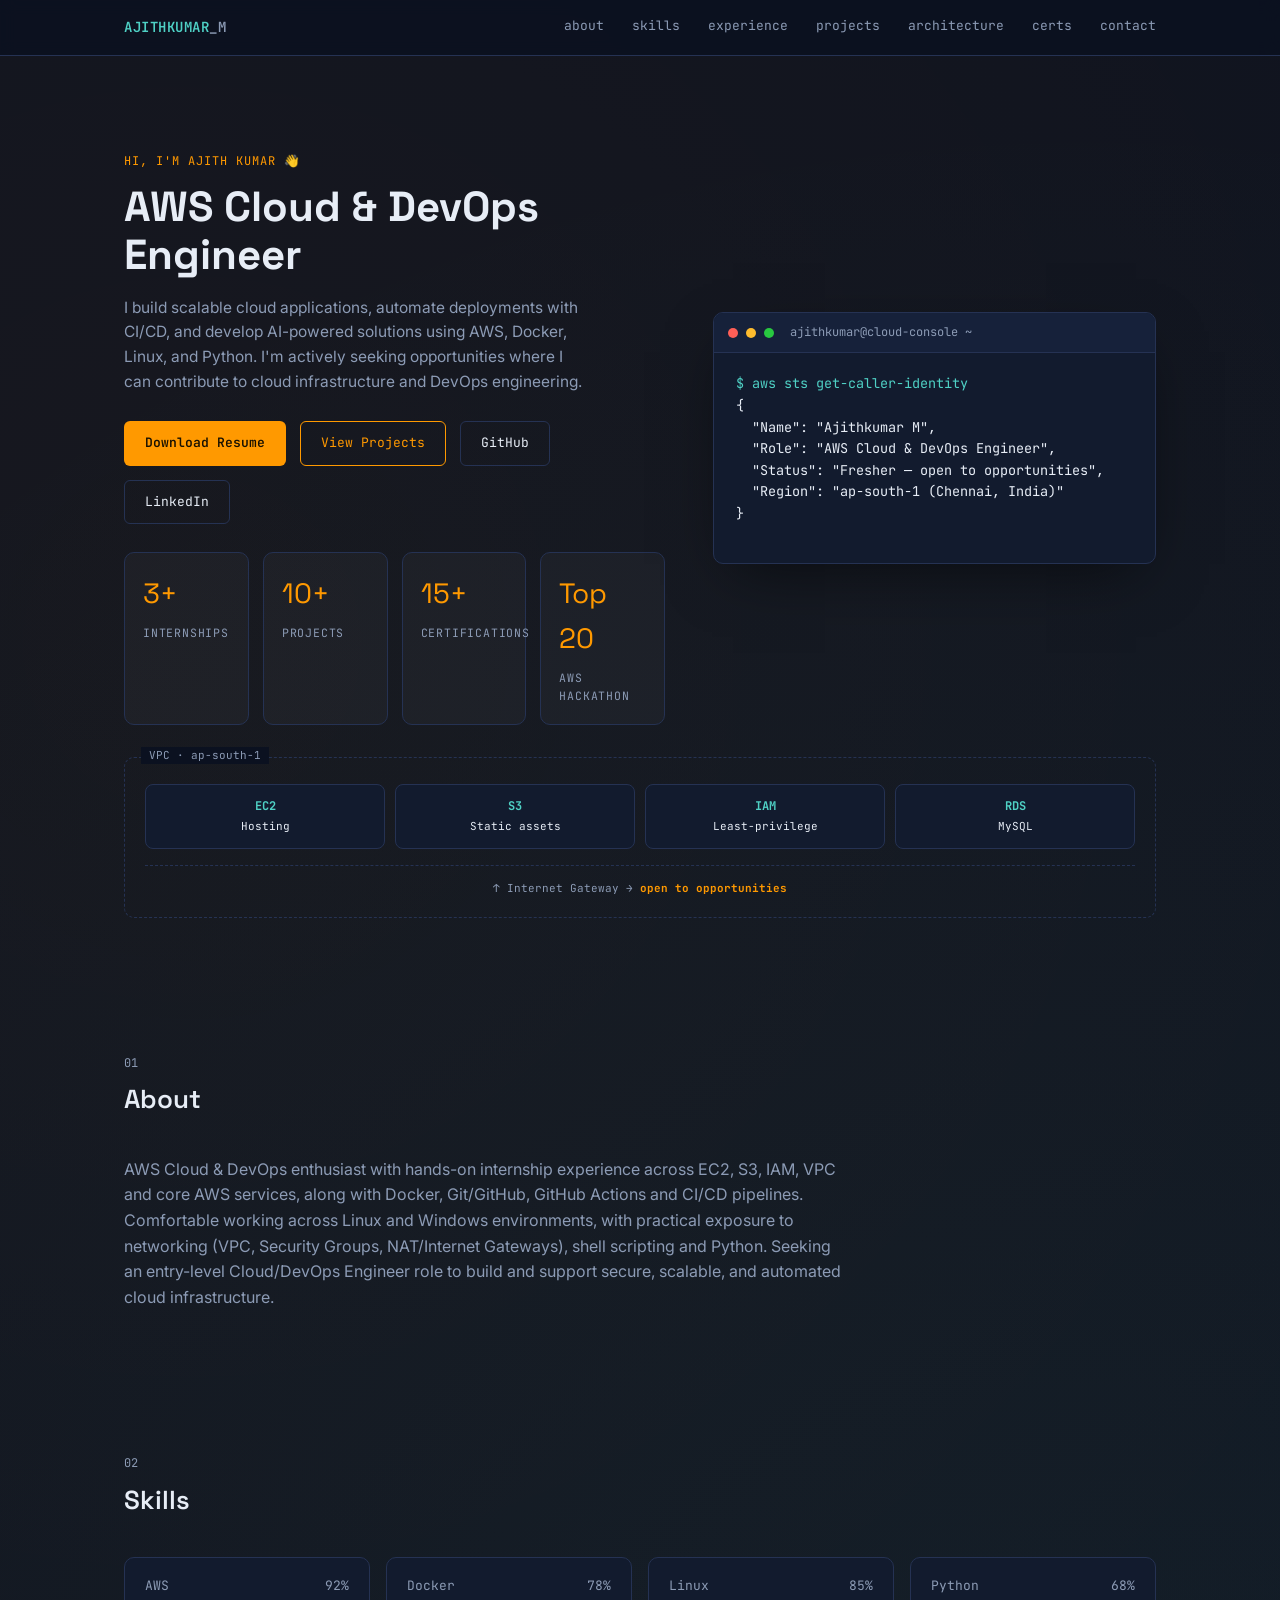
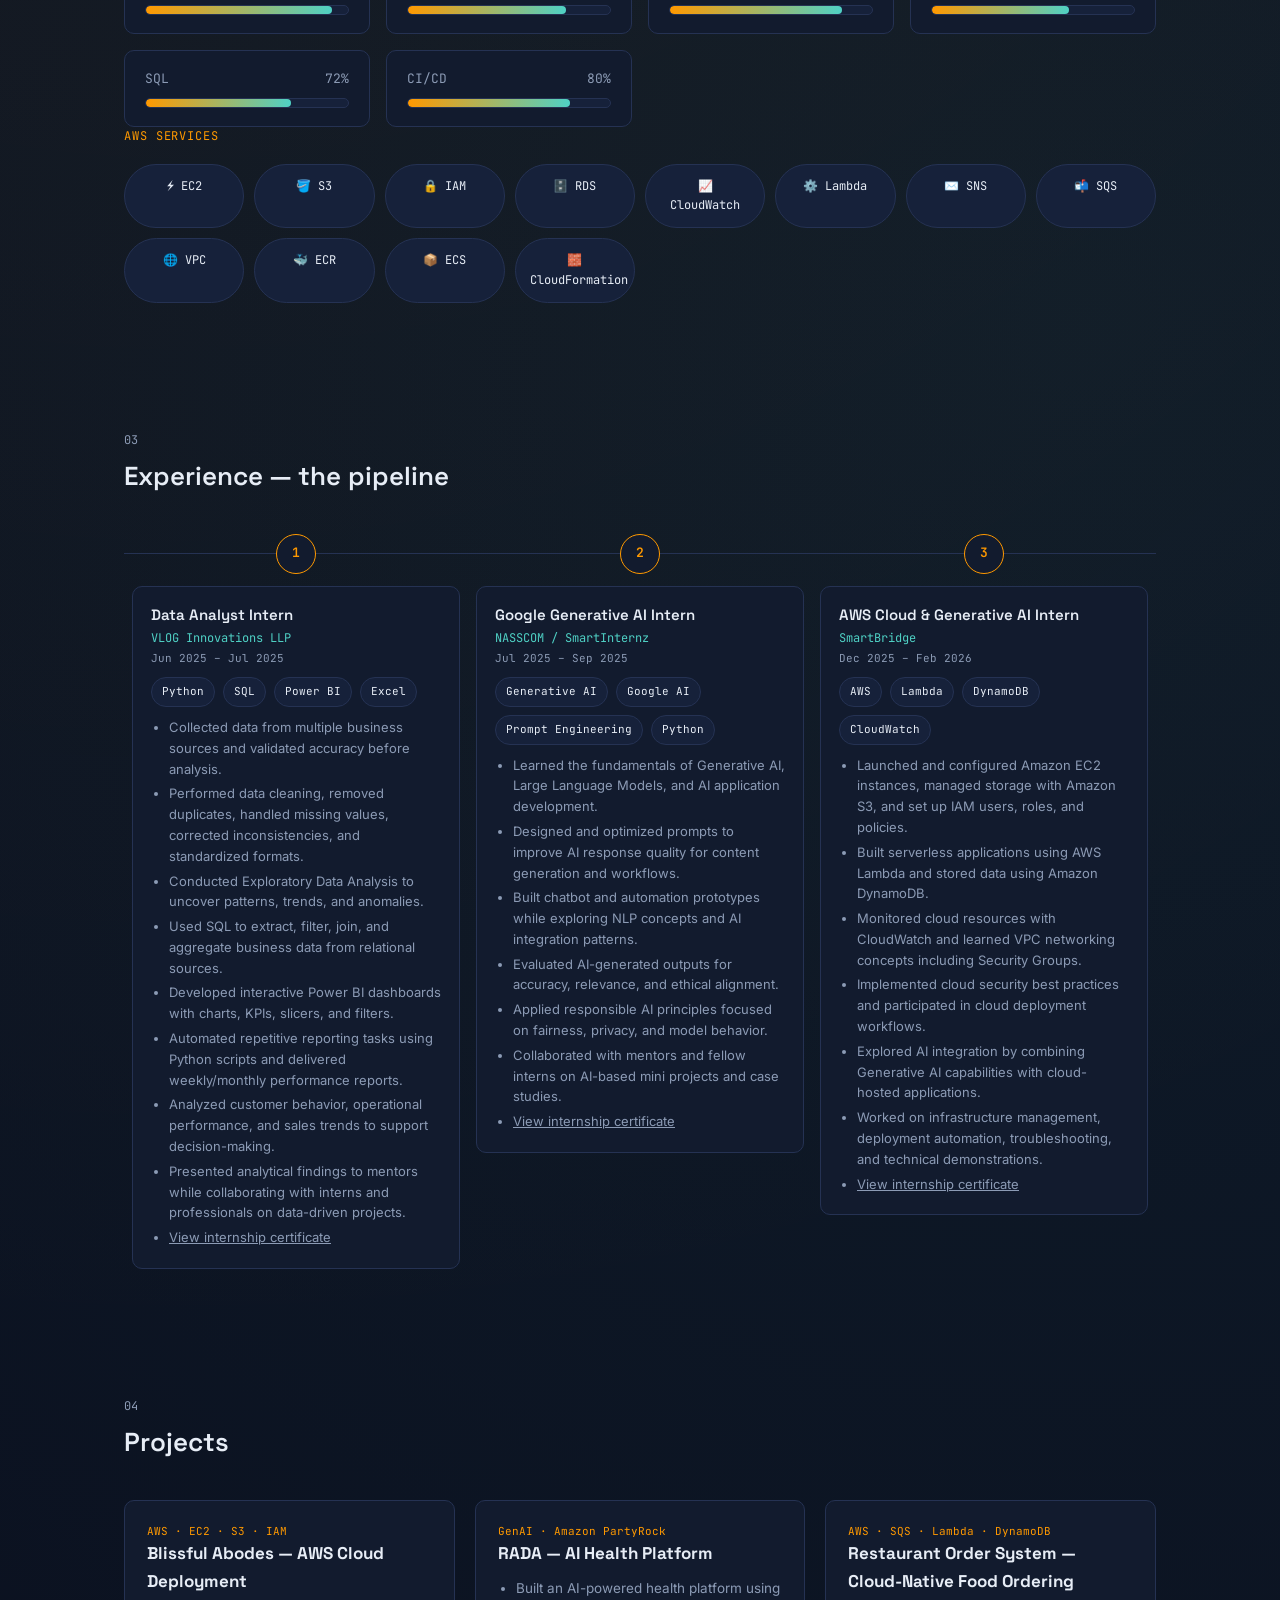
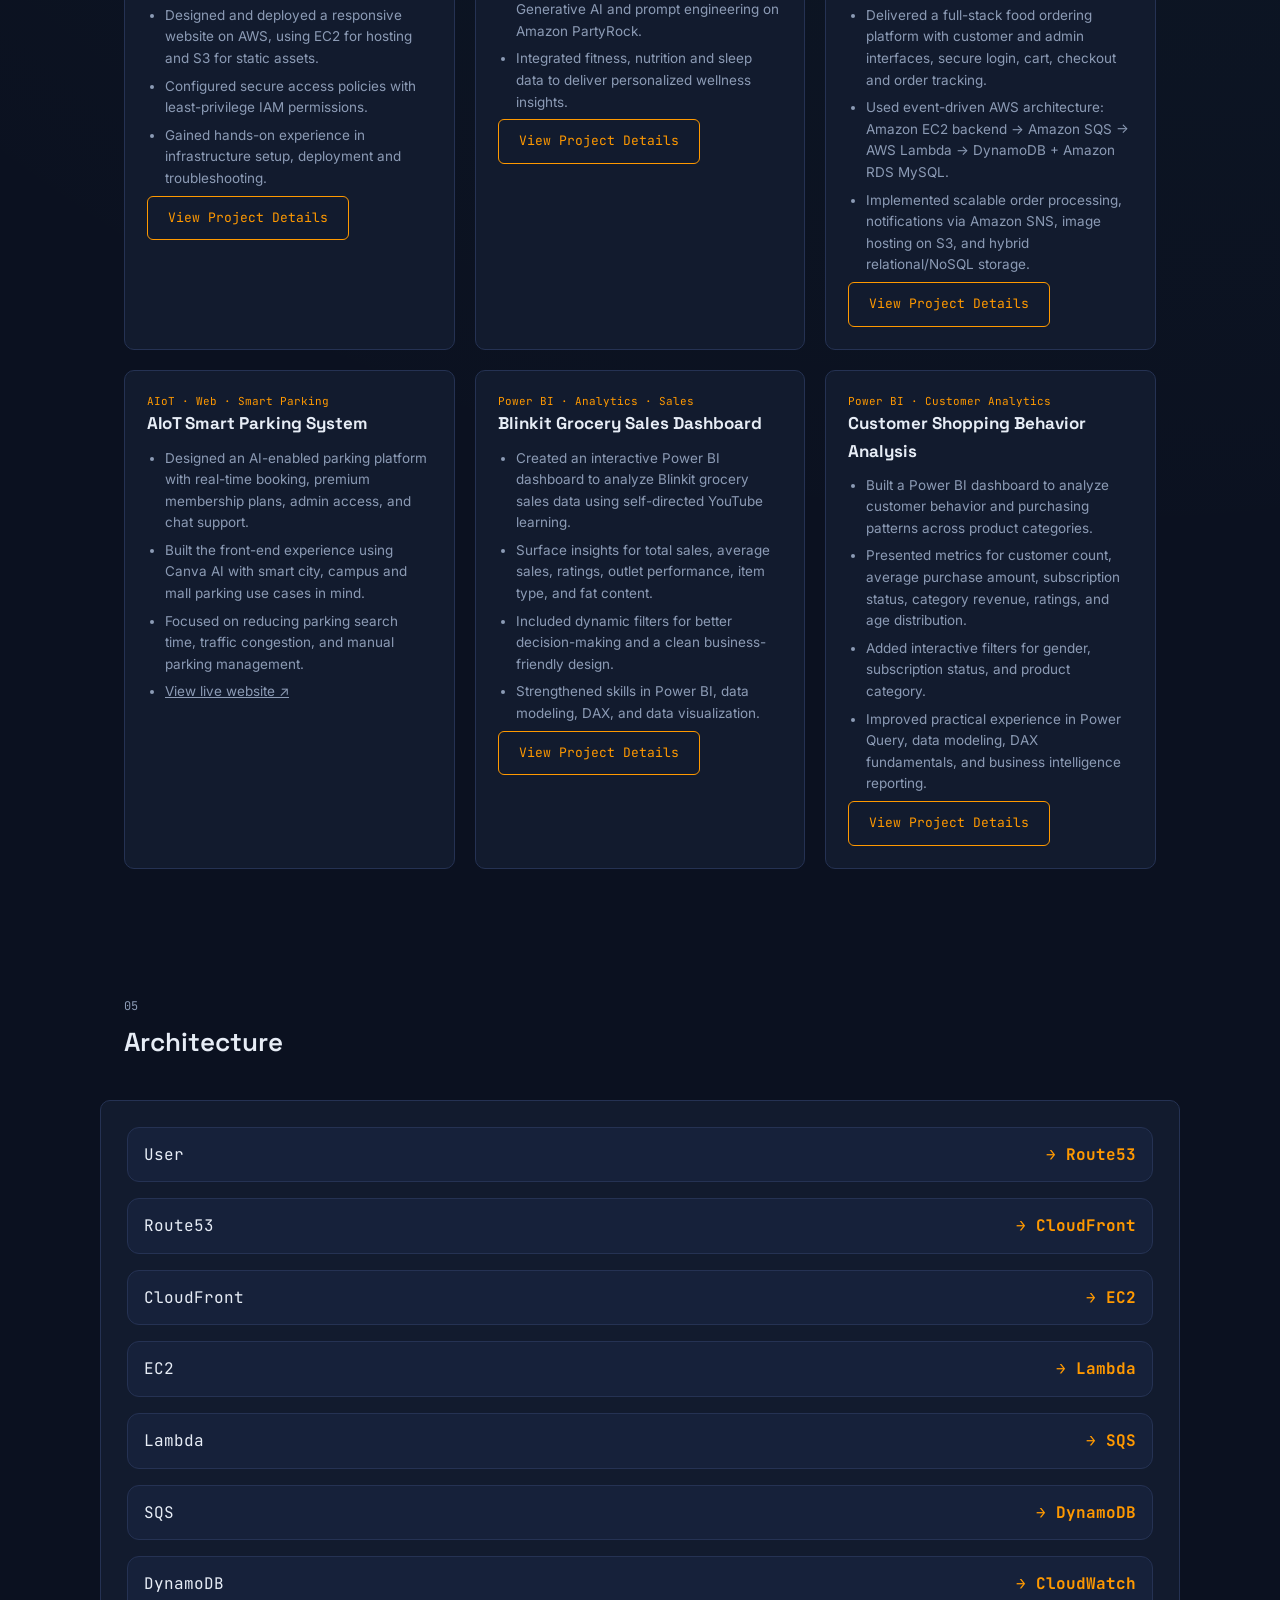
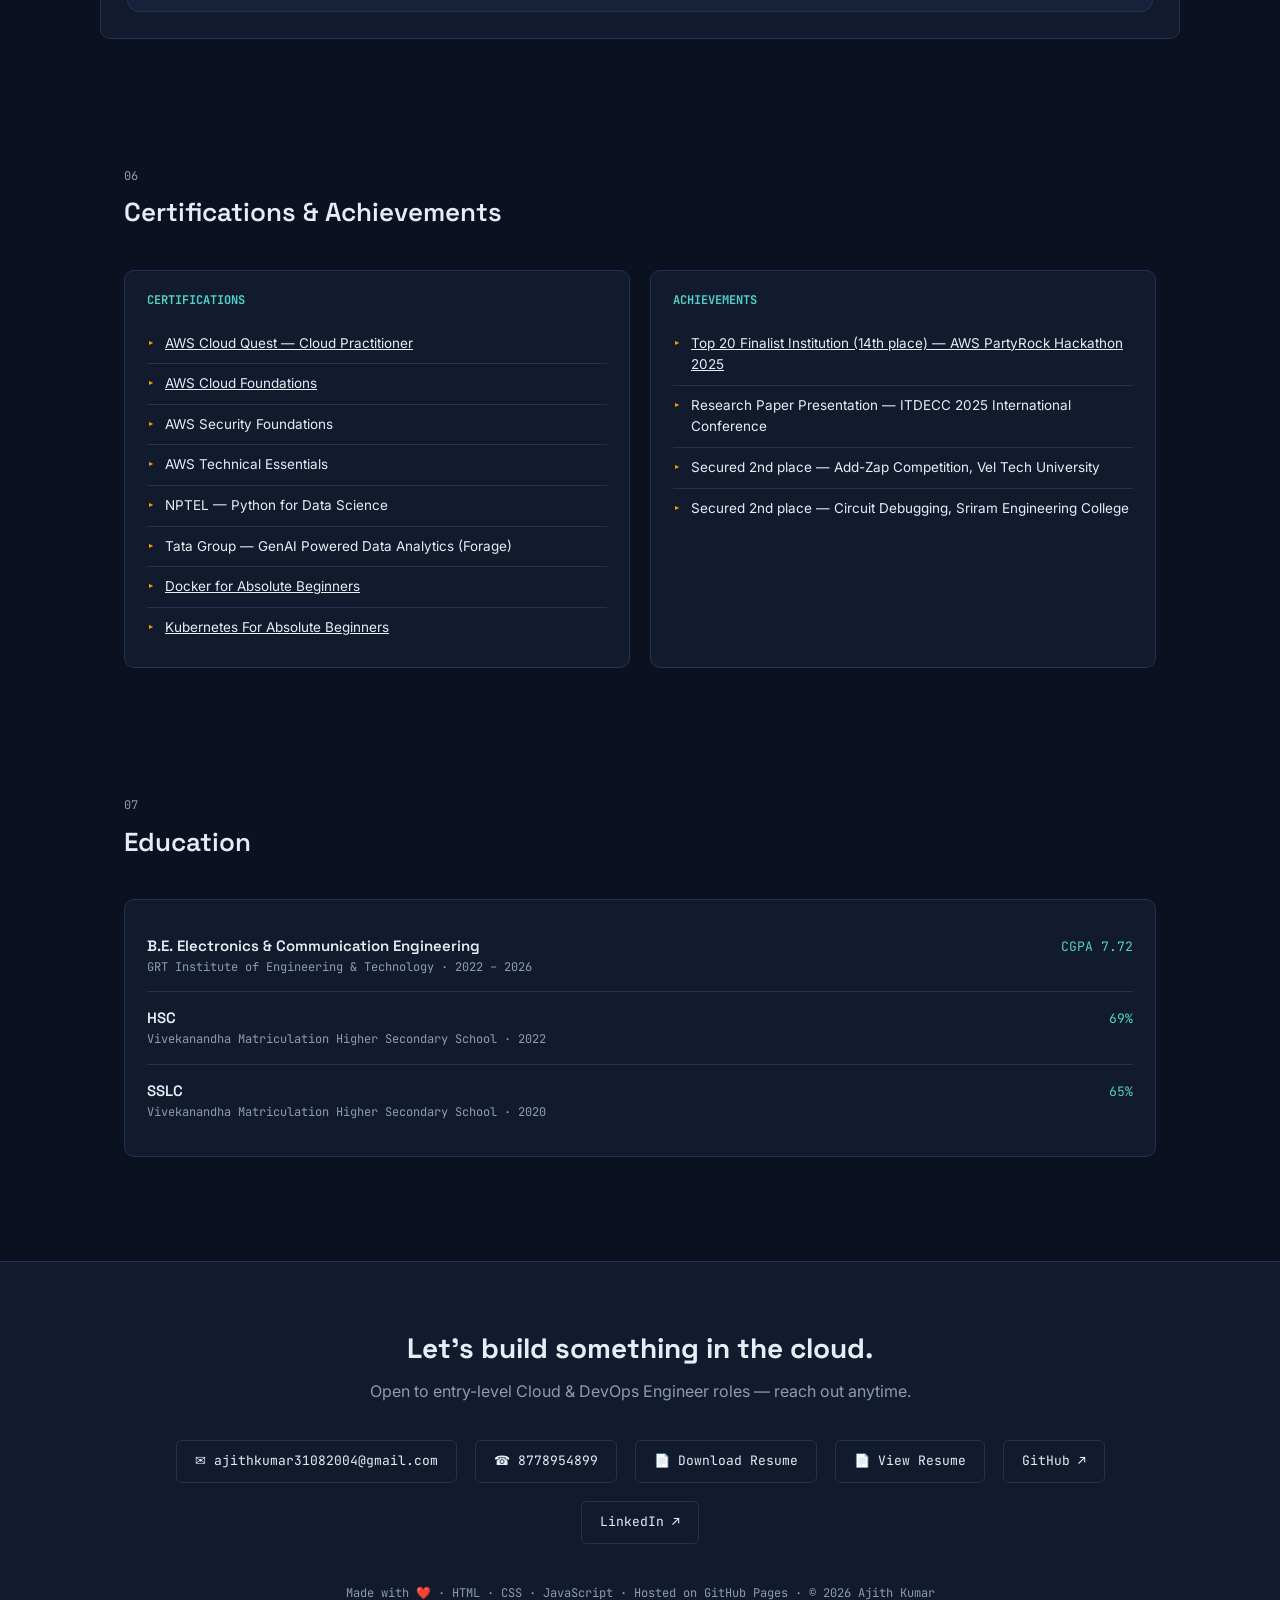
==== index.html @ 8c779886 "Refactor code structure for improved readability and maintainability" ====
<!DOCTYPE html>
<html lang="en">
<head>
<meta charset="UTF-8">
<meta name="viewport" content="width=device-width, initial-scale=1.0">
<title>Ajithkumar M — AWS Cloud & DevOps Engineer</title>
<link rel="preconnect" href="https://fonts.googleapis.com">
<link rel="preconnect" href="https://fonts.gstatic.com" crossorigin>
<link href="https://fonts.googleapis.com/css2?family=Space+Grotesk:wght@500;600;700&family=Inter:wght@400;500;600&family=JetBrains+Mono:wght@400;500;600&display=swap" rel="stylesheet">
<style>
  :root{
    --bg: #0B1120;
    --surface: #121B2E;
    --surface-2: #16213A;
    --line: #253253;
    --orange: #FF9900;
    --teal: #4FD1C5;
    --text: #E7EDF6;
    --muted: #8C9BB5;
    --radius: 10px;
    --display: 'Space Grotesk', sans-serif;
    --body: 'Inter', sans-serif;
    --mono: 'JetBrains Mono', monospace;
  }
  *{box-sizing:border-box;}
  html{scroll-behavior:smooth;}
  body{
    margin:0;
    background:var(--bg);
    color:var(--text);
    font-family:var(--body);
    line-height:1.6;
    background-image:
      radial-gradient(circle at 15% 10%, rgba(255,153,0,0.05), transparent 40%),
      radial-gradient(circle at 85% 30%, rgba(79,209,197,0.06), transparent 40%);
  }
  a{color:inherit;}
  ::selection{background:var(--orange); color:#0B1120;}
  :focus-visible{outline:2px solid var(--teal); outline-offset:3px;}

  .wrap{max-width:1080px; margin:0 auto; padding:0 24px;}

  /* NAV */
  header.nav{
    position:sticky; top:0; z-index:50;
    background:rgba(11,17,32,0.85);
    backdrop-filter:blur(8px);
    border-bottom:1px solid var(--line);
  }
  .nav-inner{display:flex; align-items:center; justify-content:space-between; padding:16px 24px; max-width:1080px; margin:0 auto;}
  .logo{font-family:var(--mono); font-weight:600; font-size:14px; letter-spacing:0.5px; color:var(--teal);}
  .logo span{color:var(--muted);}
  nav.links{display:flex; gap:28px; font-family:var(--mono); font-size:13px;}
  nav.links a{
    color:var(--muted); text-decoration:none; position:relative; padding-bottom:2px;
    transition:color .2s ease;
  }
  nav.links a:hover{color:var(--text);}
  nav.links a::after{
    content:''; position:absolute; left:0; bottom:-4px; height:1px; width:0%;
    background:var(--orange); transition:width .25s ease;
  }
  nav.links a:hover::after{width:100%;}
  @media (max-width:640px){ nav.links{display:none;} }

  /* HERO */
  .hero{padding:96px 0 72px;}
  .hero-grid{display:grid; grid-template-columns:1.1fr 0.9fr; gap:48px; align-items:center;}
  @media (max-width:860px){ .hero-grid{grid-template-columns:1fr;} }

  .terminal{
    background:var(--surface); border:1px solid var(--line); border-radius:var(--radius);
    box-shadow:0 20px 60px -20px rgba(0,0,0,0.6);
    overflow:hidden;
  }
  .terminal-bar{
    display:flex; align-items:center; gap:8px; padding:10px 14px;
    background:var(--surface-2); border-bottom:1px solid var(--line);
  }
  .dot{width:10px; height:10px; border-radius:50%;}
  .dot.r{background:#FF5F57;} .dot.y{background:#FEBC2E;} .dot.g{background:#28C840;}
  .terminal-title{margin-left:8px; font-family:var(--mono); font-size:12px; color:var(--muted);}
  .terminal-body{padding:20px 22px; font-family:var(--mono); font-size:13.5px; min-height:210px;}
  .terminal-body .cmd{color:var(--teal);}
  .terminal-body .out{color:var(--text); white-space:pre-wrap;}
  .cursor{display:inline-block; width:7px; height:15px; background:var(--orange); vertical-align:middle; animation:blink 1s step-end infinite;}
  @keyframes blink{50%{opacity:0;}}

  .hero-copy .eyebrow{
    font-family:var(--mono); font-size:12px; color:var(--orange); letter-spacing:1px; text-transform:uppercase;
  }
  .hero-copy h1{
    font-family:var(--display); font-size:clamp(30px,4vw,42px); line-height:1.15; margin:12px 0 16px; font-weight:700;
  }
  .hero-copy p{color:var(--muted); font-size:15.5px; max-width:46ch;}
  .cta-row{display:flex; gap:14px; margin-top:26px; flex-wrap:wrap;}
  .btn{
    font-family:var(--mono); font-size:13px; padding:11px 20px; border-radius:6px;
    text-decoration:none; display:inline-flex; align-items:center; gap:8px; transition:all .2s ease;
    border:1px solid transparent;
  }
  .btn.primary{background:var(--orange); color:#1a1200; font-weight:600;}
  .btn.primary:hover{background:#ffad33;}
  .btn.secondary{background:transparent; border-color:var(--orange); color:var(--orange);}
  .btn.secondary:hover{background:rgba(255,153,0,0.08);}
  .btn.ghost{border-color:var(--line); color:var(--text);}
  .btn.ghost:hover{border-color:var(--teal); color:var(--teal);}

  .hero-stats{display:grid; grid-template-columns:repeat(4,minmax(120px,1fr)); gap:14px; margin-top:28px;}
  .stat-card{background:rgba(255,255,255,0.03); border:1px solid var(--line); border-radius:var(--radius); padding:18px;}
  .stat-value{font-family:var(--display); font-size:28px; margin-bottom:8px; color:var(--orange);}
  .stat-label{color:var(--muted); font-family:var(--mono); font-size:11.5px; text-transform:uppercase; letter-spacing:0.8px;}

  .skills-grid{display:grid; grid-template-columns:repeat(auto-fit,minmax(220px,1fr)); gap:16px;}
  .skill-item{display:flex; justify-content:space-between; align-items:center; font-family:var(--mono); color:var(--muted); font-size:13px; margin-bottom:8px;}
  .progress{background:var(--surface-2); border:1px solid var(--line); border-radius:999px; height:10px; overflow:hidden;}
  .progress-bar{height:100%; border-radius:999px; background:linear-gradient(90deg,var(--orange),var(--teal));}
  .service-grid{display:grid; grid-template-columns:repeat(auto-fit,minmax(110px,1fr)); gap:10px; margin-top:18px;}
  .service-chip{padding:12px 14px; background:var(--surface-2); border:1px solid var(--line); border-radius:999px; color:var(--text); font-family:var(--mono); font-size:12px; text-align:center;}
  .service-title{font-family:var(--mono); font-size:12px; color:var(--orange); text-transform:uppercase; letter-spacing:0.9px; margin-bottom:12px;}

  .architecture{background:var(--surface); border:1px solid var(--line); border-radius:var(--radius); padding:26px; display:grid; gap:16px;}
  .arch-step{display:flex; align-items:center; justify-content:space-between; gap:16px; padding:14px 16px; border:1px solid var(--line); border-radius:12px; background:var(--surface-2); font-family:var(--mono); color:var(--text);}
  .arch-step span:last-child{color:var(--orange); font-weight:700;}

  /* VPC diagram */
  .vpc{border:1px dashed var(--line); border-radius:var(--radius); padding:20px; position:relative;}
  .vpc-label{position:absolute; top:-11px; left:16px; background:var(--bg); padding:0 8px; font-family:var(--mono); font-size:11px; color:var(--muted);}
  .vpc-row{display:flex; justify-content:space-between; gap:10px; margin-top:6px;}
  .node{
    flex:1; background:var(--surface); border:1px solid var(--line); border-radius:8px;
    padding:12px 8px; text-align:center; font-family:var(--mono); font-size:11px; color:var(--text);
  }
  .node b{display:block; font-size:12px; color:var(--teal); margin-bottom:2px;}
  .igw{
    margin-top:16px; text-align:center; font-family:var(--mono); font-size:11px; color:var(--muted);
    border-top:1px dashed var(--line); padding-top:14px;
  }
  .igw b{color:var(--orange);}

  /* SECTION generic */
  section{padding:64px 0;}
  .section-head{margin-bottom:36px;}
  .section-head .num{font-family:var(--mono); font-size:12px; color:var(--muted);}
  .section-head h2{font-family:var(--display); font-size:26px; margin:6px 0 0; font-weight:600;}
  .reveal{opacity:0; transform:translateY(16px); transition:opacity .6s ease, transform .6s ease;}
  .reveal.in{opacity:1; transform:translateY(0);}

  #about p{color:var(--muted); font-size:16px; max-width:72ch;}

  /* SKILLS */
  .skills-grid{display:grid; grid-template-columns:repeat(auto-fit,minmax(230px,1fr)); gap:16px;}
  .skill-card{
    background:var(--surface); border:1px solid var(--line); border-radius:var(--radius); padding:18px 20px;
  }
  .skill-card h3{
    font-family:var(--mono); font-size:12px; color:var(--orange); text-transform:uppercase; letter-spacing:0.5px; margin:0 0 12px;
  }
  .chip-row{display:flex; flex-wrap:wrap; gap:8px;}
  .chip{
    font-family:var(--mono); font-size:11.5px; background:var(--surface-2); border:1px solid var(--line);
    color:var(--text); padding:5px 10px; border-radius:20px;
  }

  /* PIPELINE / EXPERIENCE */
  .pipeline{position:relative; display:flex; flex-direction:column; gap:28px;}
  .pipeline::before{
    content:''; position:absolute; left:19px; top:8px; bottom:8px; width:1px; background:var(--line);
  }
  @media (min-width:860px){
    .pipeline{flex-direction:row; gap:0;}
    .pipeline::before{left:0; right:0; top:19px; bottom:auto; height:1px; width:auto;}
  }
  .stage{position:relative; padding-left:52px; flex:1;}
  @media (min-width:860px){ .stage{padding-left:0; padding-top:52px;} }
  .stage-marker{
    position:absolute; left:0; top:0; width:40px; height:40px; border-radius:50%;
    background:var(--surface); border:1px solid var(--orange); color:var(--orange);
    display:flex; align-items:center; justify-content:center; font-family:var(--mono); font-size:13px; font-weight:600;
    z-index:1;
  }
  @media (min-width:860px){ .stage-marker{left:50%; transform:translateX(-50%);} }
  .stage-card{
    background:var(--surface); border:1px solid var(--line); border-radius:var(--radius); padding:16px 18px;
    margin-right:10px;
  }
  @media (min-width:860px){ .stage-card{margin:0 8px;} }
  .stage-card .role{font-family:var(--display); font-weight:600; font-size:15px;}
  .stage-card .org{color:var(--teal); font-family:var(--mono); font-size:12px; margin-top:2px;}
  .stage-card .dates{color:var(--muted); font-family:var(--mono); font-size:11px; margin-top:2px;}
  .stage-card .tech-row{display:flex; flex-wrap:wrap; gap:8px; margin:10px 0;}
  .stage-card .tech-chip{font-family:var(--mono); font-size:11px; padding:5px 10px; border-radius:999px; background:var(--surface-2); border:1px solid var(--line); color:var(--text);}
  .stage-card ul{margin:10px 0 0; padding-left:18px; color:var(--muted); font-size:13px;}
  .stage-card li{margin-bottom:4px;}

  /* PROJECTS */
  .projects-grid{display:grid; grid-template-columns:repeat(auto-fit,minmax(280px,1fr)); gap:20px;}
  .project-card{
    background:var(--surface); border:1px solid var(--line); border-radius:var(--radius); padding:22px;
    transition:border-color .2s ease, transform .2s ease;
  }
  .project-card:hover{border-color:var(--orange); transform:translateY(-3px);}
  .project-card h3{font-family:var(--display); font-size:17px; margin:0 0 4px;}
  .project-card .tag{font-family:var(--mono); font-size:11px; color:var(--orange);}
  .project-card p, .project-card ul{color:var(--muted); font-size:13.5px;}
  .project-card ul{padding-left:18px; margin:10px 0 0;}
  .project-card li{margin-bottom:6px;}

  /* CERTS + ACHIEVEMENTS */
  .two-col{display:grid; grid-template-columns:1fr 1fr; gap:20px;}
  @media (max-width:760px){ .two-col{grid-template-columns:1fr;} }
  .list-card{background:var(--surface); border:1px solid var(--line); border-radius:var(--radius); padding:20px 22px;}
  .list-card h3{font-family:var(--mono); font-size:12px; color:var(--teal); text-transform:uppercase; margin:0 0 14px;}
  .list-card ul{list-style:none; margin:0; padding:0;}
  .list-card li{
    padding:9px 0; border-bottom:1px solid var(--line); font-size:13.5px; color:var(--text);
    display:flex; gap:10px;
  }
  .list-card li:last-child{border-bottom:none;}
  .list-card li::before{content:'▸'; color:var(--orange); font-family:var(--mono);}

  /* EDUCATION */
  .edu-row{display:flex; justify-content:space-between; align-items:baseline; padding:14px 0; border-bottom:1px solid var(--line); gap:16px; flex-wrap:wrap;}
  .edu-row:last-child{border-bottom:none;}
  .edu-row .school{font-family:var(--display); font-weight:600; font-size:15px;}
  .edu-row .meta{color:var(--muted); font-family:var(--mono); font-size:12px;}
  .edu-row .score{font-family:var(--mono); color:var(--teal); font-size:13px;}

  /* CONTACT/FOOTER */
  footer{
    background:var(--surface); border-top:1px solid var(--line); padding:64px 0 32px; margin-top:40px;
  }
  .contact-head{text-align:center; margin-bottom:36px;}
  .contact-head h2{font-family:var(--display); font-size:28px; margin:0;}
  .contact-head p{color:var(--muted); margin-top:8px;}
  .contact-grid{display:flex; justify-content:center; gap:18px; flex-wrap:wrap; font-family:var(--mono); font-size:13px;}
  .contact-grid a{
    border:1px solid var(--line); border-radius:6px; padding:10px 18px; text-decoration:none; color:var(--text);
    transition:border-color .2s ease, color .2s ease;
  }
  .contact-grid a:hover{border-color:var(--orange); color:var(--orange);}
  .foot-note{text-align:center; color:var(--muted); font-size:12px; margin-top:40px; font-family:var(--mono);}

  @media (prefers-reduced-motion: reduce){
    *{animation:none !important; transition:none !important;}
    html{scroll-behavior:auto;}
  }
</style>
</head>
<body>

<header class="nav">
  <div class="nav-inner">
    <div class="logo">AJITHKUMAR<span>_M</span></div>
    <nav class="links">
      <a href="#about">about</a>
      <a href="#skills">skills</a>
      <a href="#experience">experience</a>
      <a href="#projects">projects</a>
      <a href="#architecture">architecture</a>
      <a href="#certifications">certs</a>
      <a href="#contact">contact</a>
    </nav>
  </div>
</header>

<section class="hero">
  <div class="wrap hero-grid">
    <div class="hero-copy">
    <div class="eyebrow">Hi, I'm Ajith Kumar 👋</div>
      <h1>AWS Cloud & DevOps Engineer</h1>
      <p>I build scalable cloud applications, automate deployments with CI/CD, and develop AI-powered solutions using AWS, Docker, Linux, and Python. I'm actively seeking opportunities where I can contribute to cloud infrastructure and DevOps engineering.</p>
      <div class="cta-row">
        <a class="btn primary" href="Ajithkumar_M_Resume_CloudDevOps.docx" download>Download Resume</a>
        <a class="btn secondary" href="#projects">View Projects</a>
        <a class="btn ghost" href="https://github.com/ajithkumar31082004-bit" target="_blank" rel="noopener">GitHub</a>
        <a class="btn ghost" href="https://linkedin.com/in/ajithkumar-m-3baaab2b7" target="_blank" rel="noopener">LinkedIn</a>
      </div>
      <div class="hero-stats">
        <div class="stat-card"><div class="stat-value">3+</div><div class="stat-label">Internships</div></div>
        <div class="stat-card"><div class="stat-value">10+</div><div class="stat-label">Projects</div></div>
        <div class="stat-card"><div class="stat-value">15+</div><div class="stat-label">Certifications</div></div>
        <div class="stat-card"><div class="stat-value">Top 20</div><div class="stat-label">AWS Hackathon</div></div>
      </div>
    </div>

    <div class="terminal">
      <div class="terminal-bar">
        <span class="dot r"></span><span class="dot y"></span><span class="dot g"></span>
        <span class="terminal-title">ajithkumar@cloud-console ~ </span>
      </div>
      <div class="terminal-body" id="termBody"></div>
    </div>
  </div>

  <div class="wrap" style="margin-top:32px;">
    <div class="vpc">
      <span class="vpc-label">VPC · ap-south-1</span>
      <div class="vpc-row">
        <div class="node"><b>EC2</b>Hosting</div>
        <div class="node"><b>S3</b>Static assets</div>
        <div class="node"><b>IAM</b>Least-privilege</div>
        <div class="node"><b>RDS</b>MySQL</div>
      </div>
      <div class="igw">↑ Internet Gateway → <b>open to opportunities</b></div>
    </div>
  </div>
</section>

<section id="about">
  <div class="wrap section-head reveal">
    <div class="num">01</div>
    <h2>About</h2>
  </div>
  <div class="wrap reveal">
    <p>AWS Cloud &amp; DevOps enthusiast with hands-on internship experience across EC2, S3, IAM, VPC and core AWS services, along with Docker, Git/GitHub, GitHub Actions and CI/CD pipelines. Comfortable working across Linux and Windows environments, with practical exposure to networking (VPC, Security Groups, NAT/Internet Gateways), shell scripting and Python. Seeking an entry-level Cloud/DevOps Engineer role to build and support secure, scalable, and automated cloud infrastructure.</p>
  </div>
</section>

<section id="skills">
  <div class="wrap section-head reveal">
    <div class="num">02</div>
    <h2>Skills</h2>
  </div>
  <div class="wrap reveal">
    <div class="skills-grid">
      <div class="skill-card">
        <div class="skill-item"><span>AWS</span><span>92%</span></div>
        <div class="progress"><div class="progress-bar" style="width:92%"></div></div>
      </div>
      <div class="skill-card">
        <div class="skill-item"><span>Docker</span><span>78%</span></div>
        <div class="progress"><div class="progress-bar" style="width:78%"></div></div>
      </div>
      <div class="skill-card">
        <div class="skill-item"><span>Linux</span><span>85%</span></div>
        <div class="progress"><div class="progress-bar" style="width:85%"></div></div>
      </div>
      <div class="skill-card">
        <div class="skill-item"><span>Python</span><span>68%</span></div>
        <div class="progress"><div class="progress-bar" style="width:68%"></div></div>
      </div>
      <div class="skill-card">
        <div class="skill-item"><span>SQL</span><span>72%</span></div>
        <div class="progress"><div class="progress-bar" style="width:72%"></div></div>
      </div>
      <div class="skill-card">
        <div class="skill-item"><span>CI/CD</span><span>80%</span></div>
        <div class="progress"><div class="progress-bar" style="width:80%"></div></div>
      </div>
    </div>
    <div class="service-title">AWS Services</div>
    <div class="service-grid">
      <span class="service-chip">⚡ EC2</span>
      <span class="service-chip">🪣 S3</span>
      <span class="service-chip">🔒 IAM</span>
      <span class="service-chip">🗄️ RDS</span>
      <span class="service-chip">📈 CloudWatch</span>
      <span class="service-chip">⚙️ Lambda</span>
      <span class="service-chip">✉️ SNS</span>
      <span class="service-chip">📬 SQS</span>
      <span class="service-chip">🌐 VPC</span>
      <span class="service-chip">🐳 ECR</span>
      <span class="service-chip">📦 ECS</span>
      <span class="service-chip">🧱 CloudFormation</span>
    </div>
  </div>
</section>

<section id="experience">
  <div class="wrap section-head reveal">
    <div class="num">03</div>
    <h2>Experience — the pipeline</h2>
  </div>
  <div class="wrap reveal">
    <div class="pipeline">
      <div class="stage">
        <div class="stage-marker">1</div>
        <div class="stage-card">
          <div class="role">Data Analyst Intern</div>
          <div class="org">VLOG Innovations LLP</div>
          <div class="dates">Jun 2025 – Jul 2025</div>
          <div class="tech-row"><span class="tech-chip">Python</span><span class="tech-chip">SQL</span><span class="tech-chip">Power BI</span><span class="tech-chip">Excel</span></div>
          <ul>
            <li>Collected data from multiple business sources and validated accuracy before analysis.</li>
            <li>Performed data cleaning, removed duplicates, handled missing values, corrected inconsistencies, and standardized formats.</li>
            <li>Conducted Exploratory Data Analysis to uncover patterns, trends, and anomalies.</li>
            <li>Used SQL to extract, filter, join, and aggregate business data from relational sources.</li>
            <li>Developed interactive Power BI dashboards with charts, KPIs, slicers, and filters.</li>
            <li>Automated repetitive reporting tasks using Python scripts and delivered weekly/monthly performance reports.</li>
            <li>Analyzed customer behavior, operational performance, and sales trends to support decision-making.</li>
            <li>Presented analytical findings to mentors while collaborating with interns and professionals on data-driven projects.</li>
            <li><a href="https://drive.google.com/file/d/1dLiuM4I4gZl8S2lqNEnW47tLpA5ygCm6/view?usp=drive_link" target="_blank" rel="noopener">View internship certificate</a></li>
          </ul>
        </div>
      </div>
      <div class="stage">
        <div class="stage-marker">2</div>
        <div class="stage-card">
          <div class="role">Google Generative AI Intern</div>
          <div class="org">NASSCOM / SmartInternz</div>
          <div class="dates">Jul 2025 – Sep 2025</div>
          <div class="tech-row"><span class="tech-chip">Generative AI</span><span class="tech-chip">Google AI</span><span class="tech-chip">Prompt Engineering</span><span class="tech-chip">Python</span></div>
          <ul>
            <li>Learned the fundamentals of Generative AI, Large Language Models, and AI application development.</li>
            <li>Designed and optimized prompts to improve AI response quality for content generation and workflows.</li>
            <li>Built chatbot and automation prototypes while exploring NLP concepts and AI integration patterns.</li>
            <li>Evaluated AI-generated outputs for accuracy, relevance, and ethical alignment.</li>
            <li>Applied responsible AI principles focused on fairness, privacy, and model behavior.</li>
            <li>Collaborated with mentors and fellow interns on AI-based mini projects and case studies.</li>
            <li><a href="https://drive.google.com/file/d/1LSKiX3r5ztqG484BQiEwEvqm98swf3I_/view?usp=drive_link" target="_blank" rel="noopener">View internship certificate</a></li>
          </ul>
        </div>
      </div>
      <div class="stage">
        <div class="stage-marker">3</div>
        <div class="stage-card">
          <div class="role">AWS Cloud &amp; Generative AI Intern</div>
          <div class="org">SmartBridge</div>
          <div class="dates">Dec 2025 – Feb 2026</div>
          <div class="tech-row"><span class="tech-chip">AWS</span><span class="tech-chip">Lambda</span><span class="tech-chip">DynamoDB</span><span class="tech-chip">CloudWatch</span></div>
          <ul>
            <li>Launched and configured Amazon EC2 instances, managed storage with Amazon S3, and set up IAM users, roles, and policies.</li>
            <li>Built serverless applications using AWS Lambda and stored data using Amazon DynamoDB.</li>
            <li>Monitored cloud resources with CloudWatch and learned VPC networking concepts including Security Groups.</li>
            <li>Implemented cloud security best practices and participated in cloud deployment workflows.</li>
            <li>Explored AI integration by combining Generative AI capabilities with cloud-hosted applications.</li>
            <li>Worked on infrastructure management, deployment automation, troubleshooting, and technical demonstrations.</li>
            <li><a href="https://skillwallet.smartinternz.com/certificate/virtual-internship/0ee8b1eafadac937e6e03d8866cef9bf" target="_blank" rel="noopener">View internship certificate</a></li>
          </ul>
        </div>
      </div>
    </div>
  </div>
</section>

<section id="projects">
  <div class="wrap section-head reveal">
    <div class="num">04</div>
    <h2>Projects</h2>
  </div>
  <div class="wrap projects-grid reveal">
    <div class="project-card">
      <div class="tag">AWS · EC2 · S3 · IAM</div>
      <h3>Blissful Abodes — AWS Cloud Deployment</h3>
      <ul>
        <li>Designed and deployed a responsive website on AWS, using EC2 for hosting and S3 for static assets.</li>
        <li>Configured secure access policies with least-privilege IAM permissions.</li>
        <li>Gained hands-on experience in infrastructure setup, deployment and troubleshooting.</li>
      </ul>
      <a class="btn secondary" href="Blissful%20Abodes.html" target="_blank" rel="noopener">View Project Details</a>
    </div>
    <div class="project-card">
      <div class="tag">GenAI · Amazon PartyRock</div>
      <h3>RADA — AI Health Platform</h3>
      <ul>
        <li>Built an AI-powered health platform using Generative AI and prompt engineering on Amazon PartyRock.</li>
        <li>Integrated fitness, nutrition and sleep data to deliver personalized wellness insights.</li>
      </ul>
      <a class="btn secondary" href="radal.html" target="_blank" rel="noopener">View Project Details</a>
    </div>
    <div class="project-card">
      <div class="tag">AWS · SQS · Lambda · DynamoDB</div>
      <h3>Restaurant Order System — Cloud-Native Food Ordering</h3>
      <ul>
        <li>Delivered a full-stack food ordering platform with customer and admin interfaces, secure login, cart, checkout and order tracking.</li>
        <li>Used event-driven AWS architecture: Amazon EC2 backend → Amazon SQS → AWS Lambda → DynamoDB + Amazon RDS MySQL.</li>
        <li>Implemented scalable order processing, notifications via Amazon SNS, image hosting on S3, and hybrid relational/NoSQL storage.</li>
      </ul>
      <a class="btn secondary" href="Restaurant%20Order%20System.html" target="_blank" rel="noopener">View Project Details</a>
    </div>
    <div class="project-card">
      <div class="tag">AIoT · Web · Smart Parking</div>
      <h3>AIoT Smart Parking System</h3>
      <ul>
        <li>Designed an AI-enabled parking platform with real-time booking, premium membership plans, admin access, and chat support.</li>
        <li>Built the front-end experience using Canva AI with smart city, campus and mall parking use cases in mind.</li>
        <li>Focused on reducing parking search time, traffic congestion, and manual parking management.</li>
        <li><a href="https://aiot-smart-parking.my.canva.site" target="_blank" rel="noopener">View live website ↗</a></li>
      </ul>
    </div>
    <div class="project-card">
      <div class="tag">Power BI · Analytics · Sales</div>
      <h3>Blinkit Grocery Sales Dashboard</h3>
      <ul>
        <li>Created an interactive Power BI dashboard to analyze Blinkit grocery sales data using self-directed YouTube learning.</li>
        <li>Surface insights for total sales, average sales, ratings, outlet performance, item type, and fat content.</li>
        <li>Included dynamic filters for better decision-making and a clean business-friendly design.</li>
        <li>Strengthened skills in Power BI, data modeling, DAX, and data visualization.</li>
      </ul>
      <a class="btn secondary" href="blinkit.html" target="_blank" rel="noopener">View Project Details</a>
    </div>
    <div class="project-card">
      <div class="tag">Power BI · Customer Analytics</div>
      <h3>Customer Shopping Behavior Analysis</h3>
      <ul>
        <li>Built a Power BI dashboard to analyze customer behavior and purchasing patterns across product categories.</li>
        <li>Presented metrics for customer count, average purchase amount, subscription status, category revenue, ratings, and age distribution.</li>
        <li>Added interactive filters for gender, subscription status, and product category.</li>
        <li>Improved practical experience in Power Query, data modeling, DAX fundamentals, and business intelligence reporting.</li>
      </ul>
      <a class="btn secondary" href="Customer%20Shopping.html" target="_blank" rel="noopener">View Project Details</a>
    </div>
  </div>
</section>

<section id="architecture">
  <div class="wrap section-head reveal">
    <div class="num">05</div>
    <h2>Architecture</h2>
  </div>
  <div class="wrap reveal architecture">
    <div class="arch-step"><span>User</span><span>→ Route53</span></div>
    <div class="arch-step"><span>Route53</span><span>→ CloudFront</span></div>
    <div class="arch-step"><span>CloudFront</span><span>→ EC2</span></div>
    <div class="arch-step"><span>EC2</span><span>→ Lambda</span></div>
    <div class="arch-step"><span>Lambda</span><span>→ SQS</span></div>
    <div class="arch-step"><span>SQS</span><span>→ DynamoDB</span></div>
    <div class="arch-step"><span>DynamoDB</span><span>→ CloudWatch</span></div>
  </div>
</section>

<section id="certifications">
  <div class="wrap section-head reveal">
    <div class="num">06</div>
    <h2>Certifications &amp; Achievements</h2>
  </div>
  <div class="wrap two-col reveal">
    <div class="list-card">
      <h3>Certifications</h3>
      <ul>
        <li><a href="https://drive.google.com/file/d/1SoZkMOziCQNnhlOQfi2fYvOyoS-1PK9n/view?usp=drive_link" target="_blank" rel="noopener">AWS Cloud Quest — Cloud Practitioner</a></li>
        <li><a href="https://drive.google.com/file/d/1EgXyAj-7-w_OqoBF5iLQ-M06HW_DXcR0/view?usp=drive_link" target="_blank" rel="noopener">AWS Cloud Foundations</a></li>
        <li>AWS Security Foundations</li>
        <li>AWS Technical Essentials</li>
        <li>NPTEL — Python for Data Science</li>
        <li>Tata Group — GenAI Powered Data Analytics (Forage)</li>
        <li><a href="https://drive.google.com/file/d/1vK_MZpA7_oQ-jWJeV69YYinyuXjyZ6rx/view?usp=drive_link" target="_blank" rel="noopener">Docker for Absolute Beginners</a></li>
        <li><a href="https://drive.google.com/file/d/1Rei3eG41DdaLKB7FnL3QbO3S1X-2Lf_d/view?usp=drive_link" target="_blank" rel="noopener">Kubernetes For Absolute Beginners</a></li>
      </ul>
    </div>
    <div class="list-card">
      <h3>Achievements</h3>
      <ul>
        <li><a href="https://drive.google.com/file/d/1jEIRNnTCKpuz1IIa9CEiJ8bg3GnsZq1-/view?usp=drive_link" target="_blank" rel="noopener">Top 20 Finalist Institution (14th place) — AWS PartyRock Hackathon 2025</a></li>
        <li>Research Paper Presentation — ITDECC 2025 International Conference</li>
        <li>Secured 2nd place — Add-Zap Competition, Vel Tech University</li>
        <li>Secured 2nd place — Circuit Debugging, Sriram Engineering College</li>
      </ul>
    </div>
  </div>
</section>

<section id="education">
  <div class="wrap section-head reveal">
    <div class="num">07</div>
    <h2>Education</h2>
  </div>
  <div class="wrap reveal">
    <div class="list-card">
      <div class="edu-row">
        <div>
          <div class="school">B.E. Electronics &amp; Communication Engineering</div>
          <div class="meta">GRT Institute of Engineering &amp; Technology · 2022 – 2026</div>
        </div>
        <div class="score">CGPA 7.72</div>
      </div>
      <div class="edu-row">
        <div>
          <div class="school">HSC</div>
          <div class="meta">Vivekanandha Matriculation Higher Secondary School · 2022</div>
        </div>
        <div class="score">69%</div>
      </div>
      <div class="edu-row">
        <div>
          <div class="school">SSLC</div>
          <div class="meta">Vivekanandha Matriculation Higher Secondary School · 2020</div>
        </div>
        <div class="score">65%</div>
      </div>
    </div>
  </div>
</section>

<footer id="contact">
  <div class="wrap contact-head reveal">
    <h2>Let's build something in the cloud.</h2>
    <p>Open to entry-level Cloud &amp; DevOps Engineer roles — reach out anytime.</p>
  </div>
  <div class="wrap contact-grid reveal">
    <a href="mailto:ajithkumar31082004@gmail.com">✉ ajithkumar31082004@gmail.com</a>
    <a href="tel:8778954899">☎ 8778954899</a>
    <a href="Ajithkumar_M_Resume_CloudDevOps.docx" download>📄 Download Resume</a>
    <a href="https://docs.google.com/document/d/1zKiEHGQ_5NN4IUrxoSuANQaKNooRaeWE/edit?usp=drive_link&ouid=118169719881246242881&rtpof=true&sd=true" target="_blank" rel="noopener">📄 View Resume</a>
    <a href="https://github.com/ajithkumar31082004-bit" target="_blank" rel="noopener">GitHub ↗</a>
    <a href="https://linkedin.com/in/ajithkumar-m-3baaab2b7" target="_blank" rel="noopener">LinkedIn ↗</a>
  </div>
  <div class="foot-note">Made with ❤️ · HTML · CSS · JavaScript · Hosted on GitHub Pages · © 2026 Ajith Kumar</div>
</footer>

<script>
  // Terminal typing sequence
  const lines = [
    { type:'cmd', text:'$ aws sts get-caller-identity' },
    { type:'out', text:JSON.stringify({
        "Name": "Ajithkumar M",
        "Role": "AWS Cloud & DevOps Engineer",
        "Status": "Fresher — open to opportunities",
        "Region": "ap-south-1 (Chennai, India)"
      }, null, 2) }
  ];
  const el = document.getElementById('termBody');
  const reduced = window.matchMedia('(prefers-reduced-motion: reduce)').matches;

  function typeLines(){
    if(reduced){
      el.innerHTML = lines.map(l => `<div class="${l.type === 'cmd' ? 'cmd' : 'out'}">${l.text}</div>`).join('');
      return;
    }
    let li = 0, ci = 0;
    function step(){
      if(li >= lines.length){
        el.insertAdjacentHTML('beforeend', '<span class="cursor"></span>');
        return;
      }
      const line = lines[li];
      if(ci === 0){
        el.insertAdjacentHTML('beforeend', `<div class="${line.type === 'cmd' ? 'cmd' : 'out'}" id="line${li}"></div>`);
      }
      const target = document.getElementById(`line${li}`);
      ci += 2;
      target.textContent = line.text.slice(0, ci);
      if(ci < line.text.length){
        requestAnimationFrame(() => setTimeout(step, 8));
      } else {
        li++; ci = 0;
        setTimeout(step, 200);
      }
    }
    step();
  }
  typeLines();

  // Scroll reveal
  const revealEls = document.querySelectorAll('.reveal');
  if('IntersectionObserver' in window && !reduced){
    const io = new IntersectionObserver((entries) => {
      entries.forEach(e => {
        if(e.isIntersecting){ e.target.classList.add('in'); io.unobserve(e.target); }
      });
    }, { threshold: 0.15 });
    revealEls.forEach(el => io.observe(el));
  } else {
    revealEls.forEach(el => el.classList.add('in'));
  }
</script>

</body>
</html>
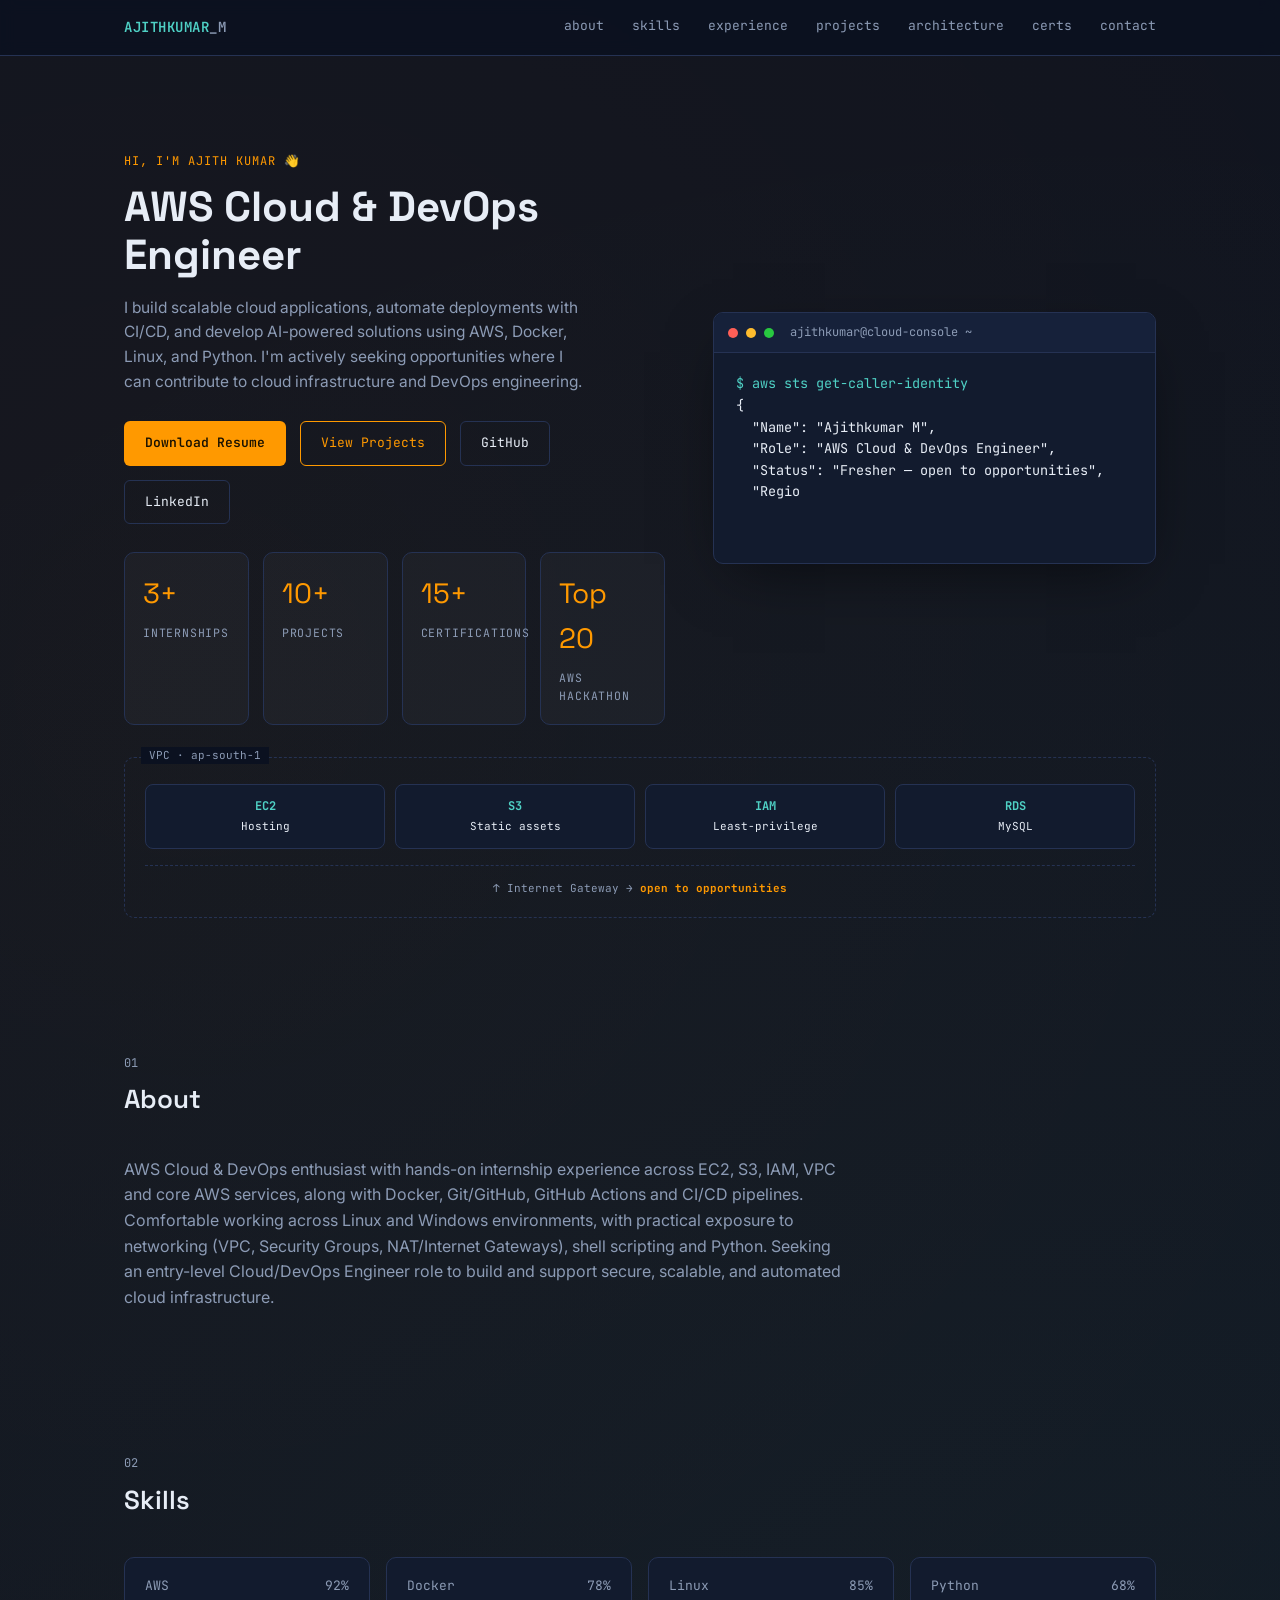
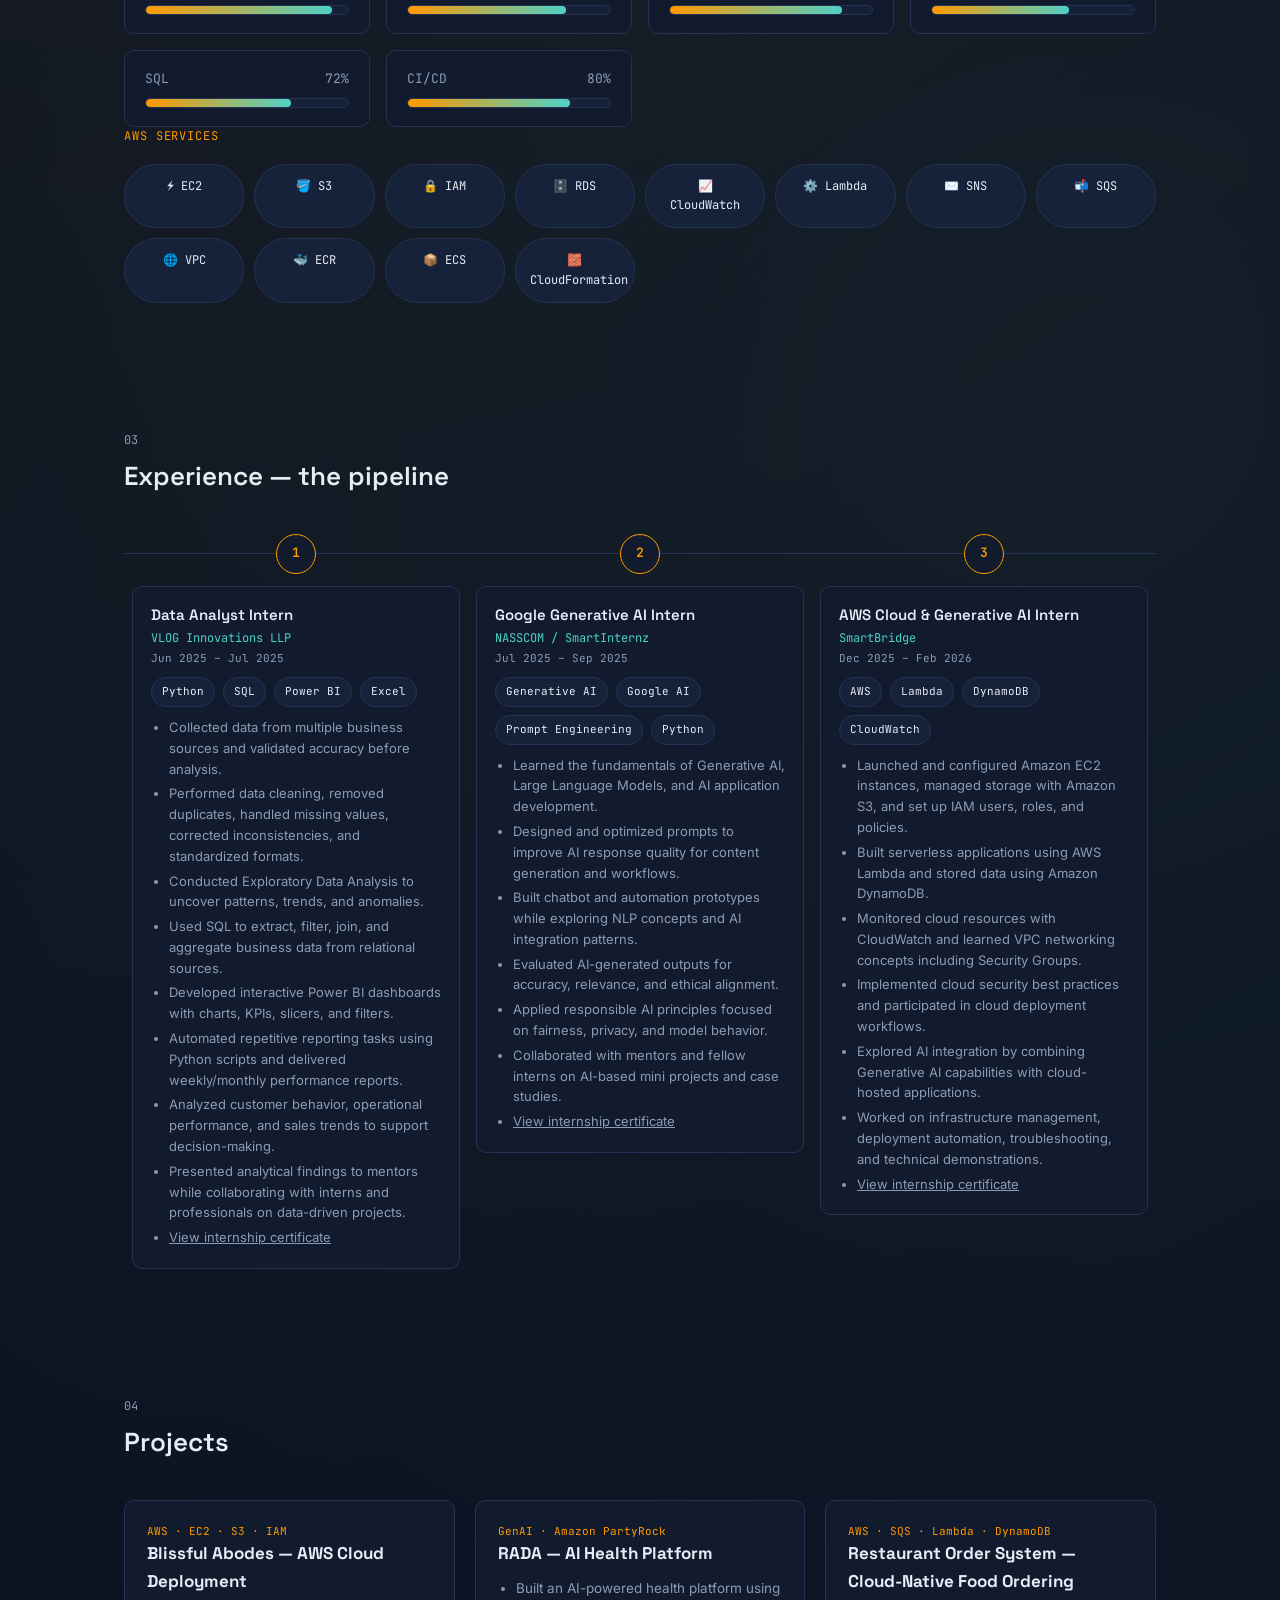
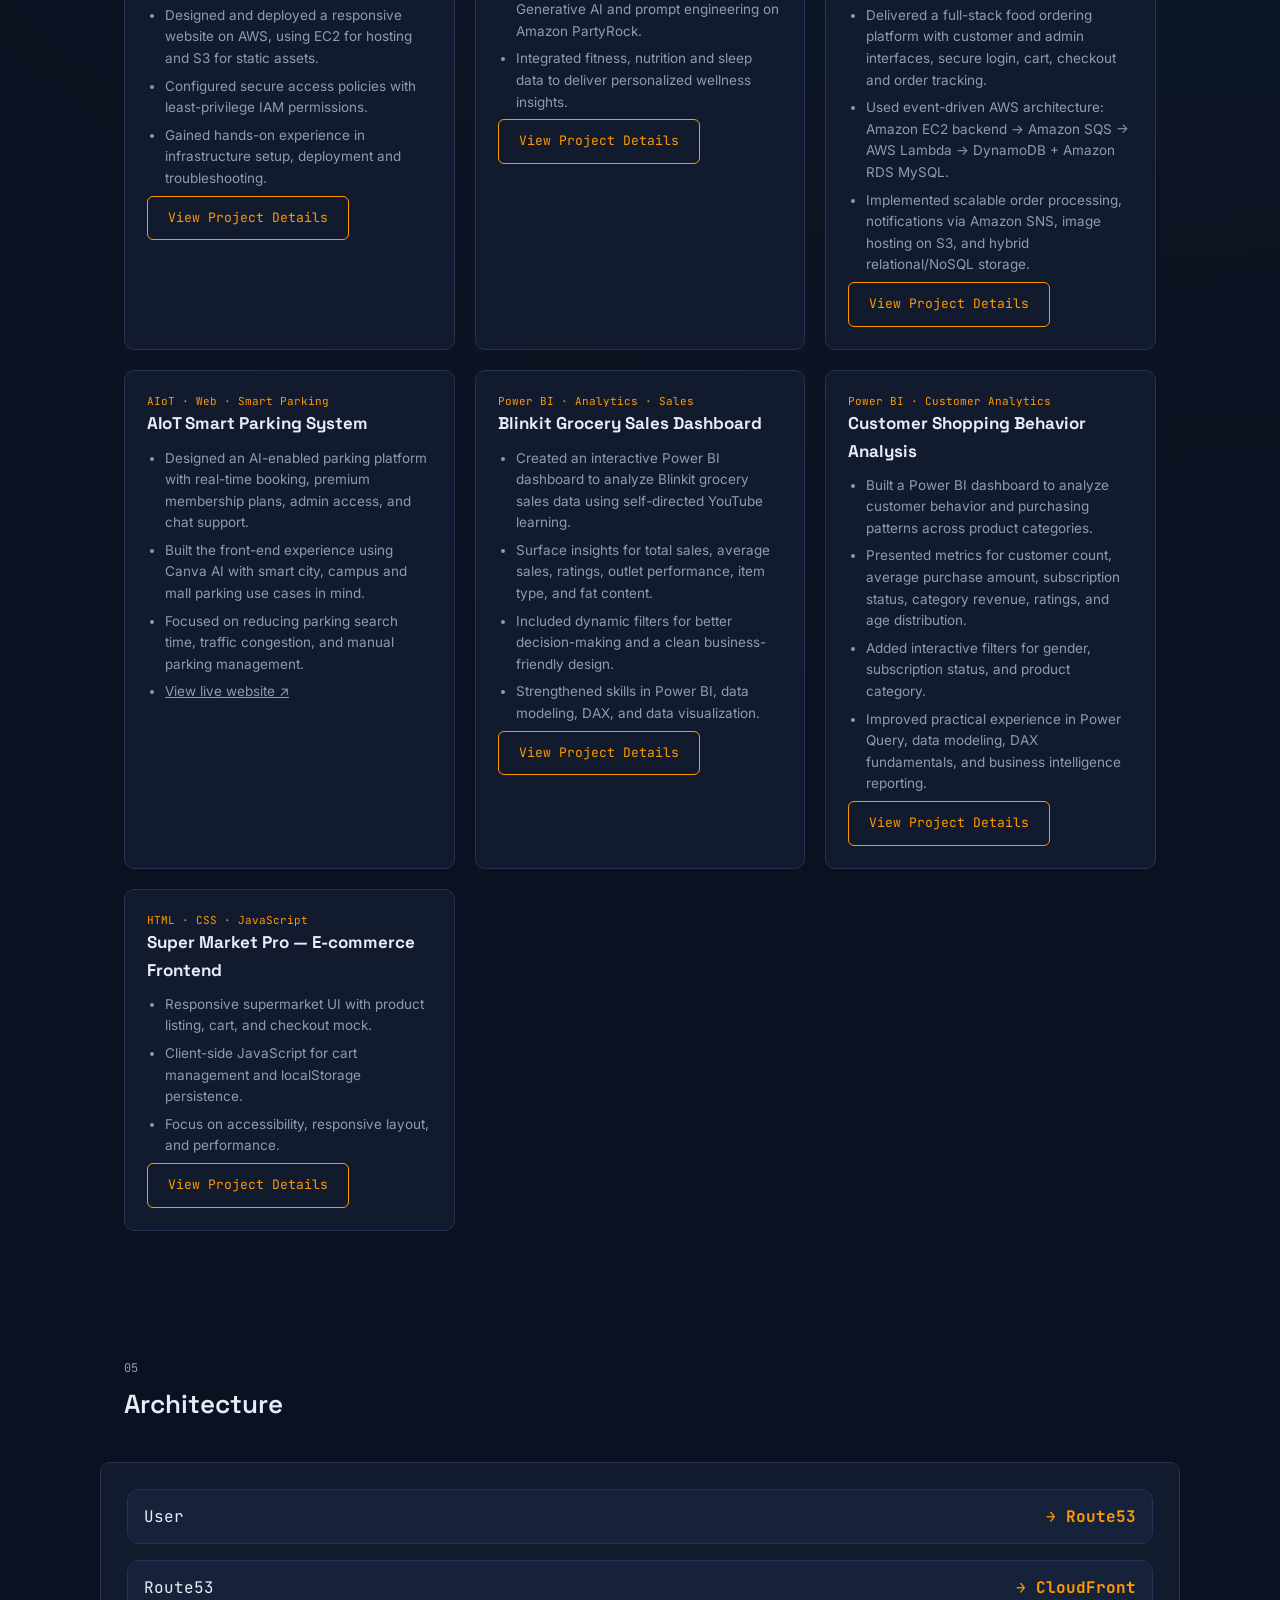
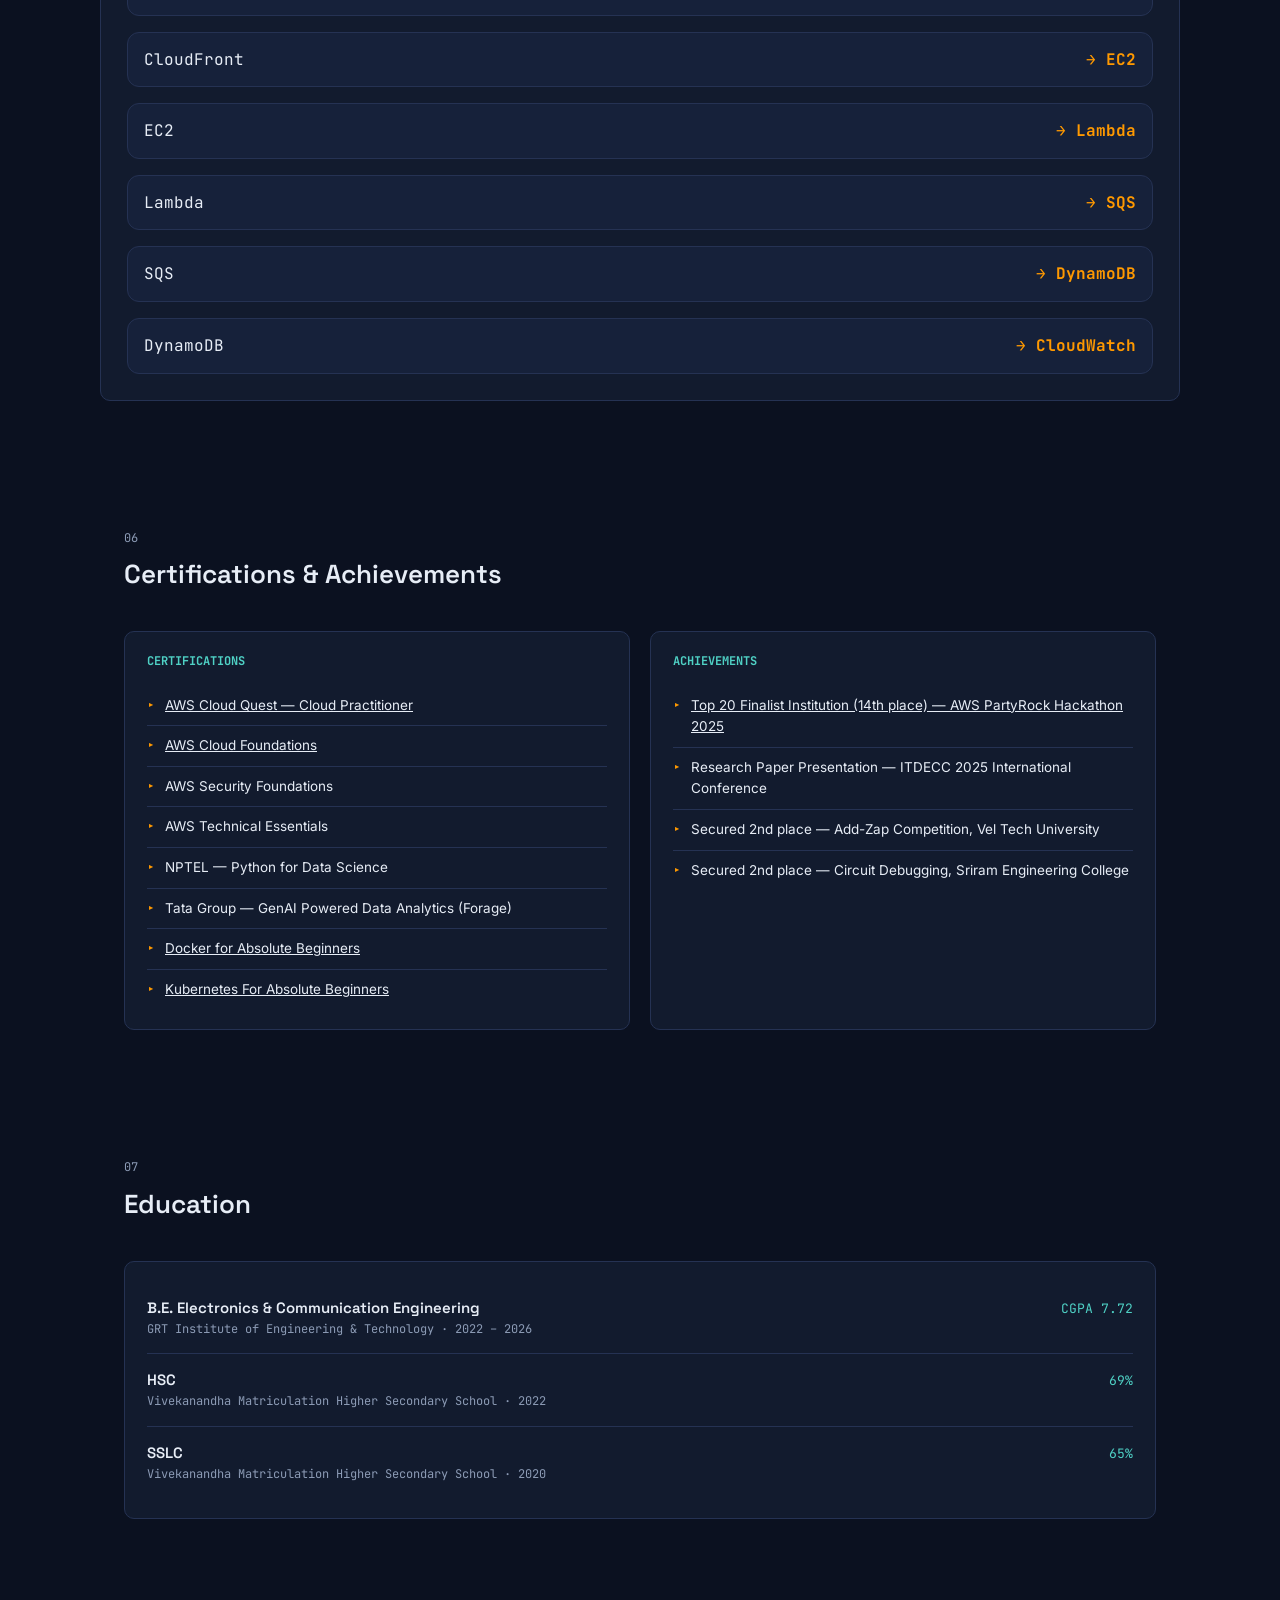
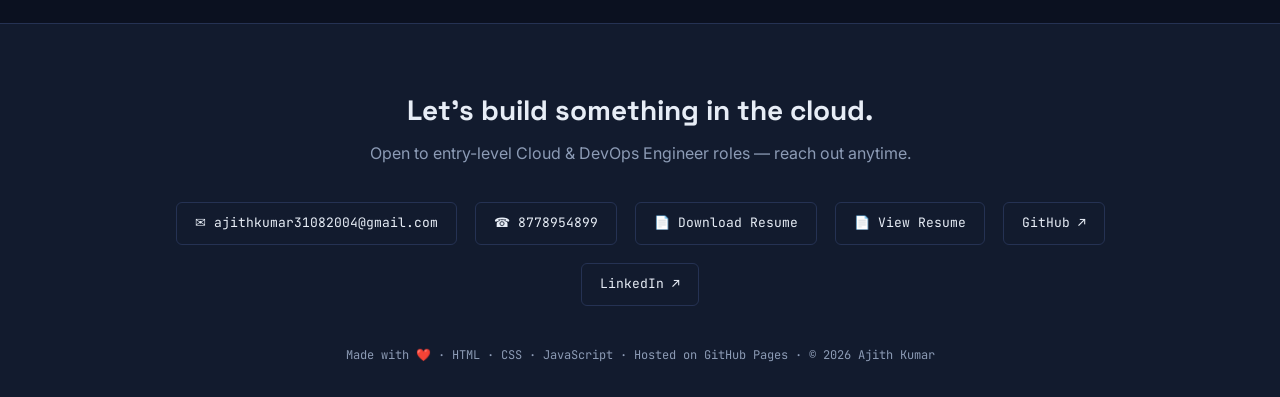
==== commit d20983a4: "Refactor code structure for improved readability and maintainability" ====
--- a/index.html
+++ b/index.html
@@ -500,6 +500,16 @@
         <li>Improved practical experience in Power Query, data modeling, DAX fundamentals, and business intelligence reporting.</li>
       </ul>
       <a class="btn secondary" href="Customer%20Shopping.html" target="_blank" rel="noopener">View Project Details</a>
+    </div>
+    <div class="project-card">
+      <div class="tag">HTML · CSS · JavaScript</div>
+      <h3>Super Market Pro — E-commerce Frontend</h3>
+      <ul>
+        <li>Responsive supermarket UI with product listing, cart, and checkout mock.</li>
+        <li>Client-side JavaScript for cart management and localStorage persistence.</li>
+        <li>Focus on accessibility, responsive layout, and performance.</li>
+      </ul>
+      <a class="btn secondary" href="Super%20Market%20Pro.html" target="_blank" rel="noopener">View Project Details</a>
     </div>
   </div>
 </section>
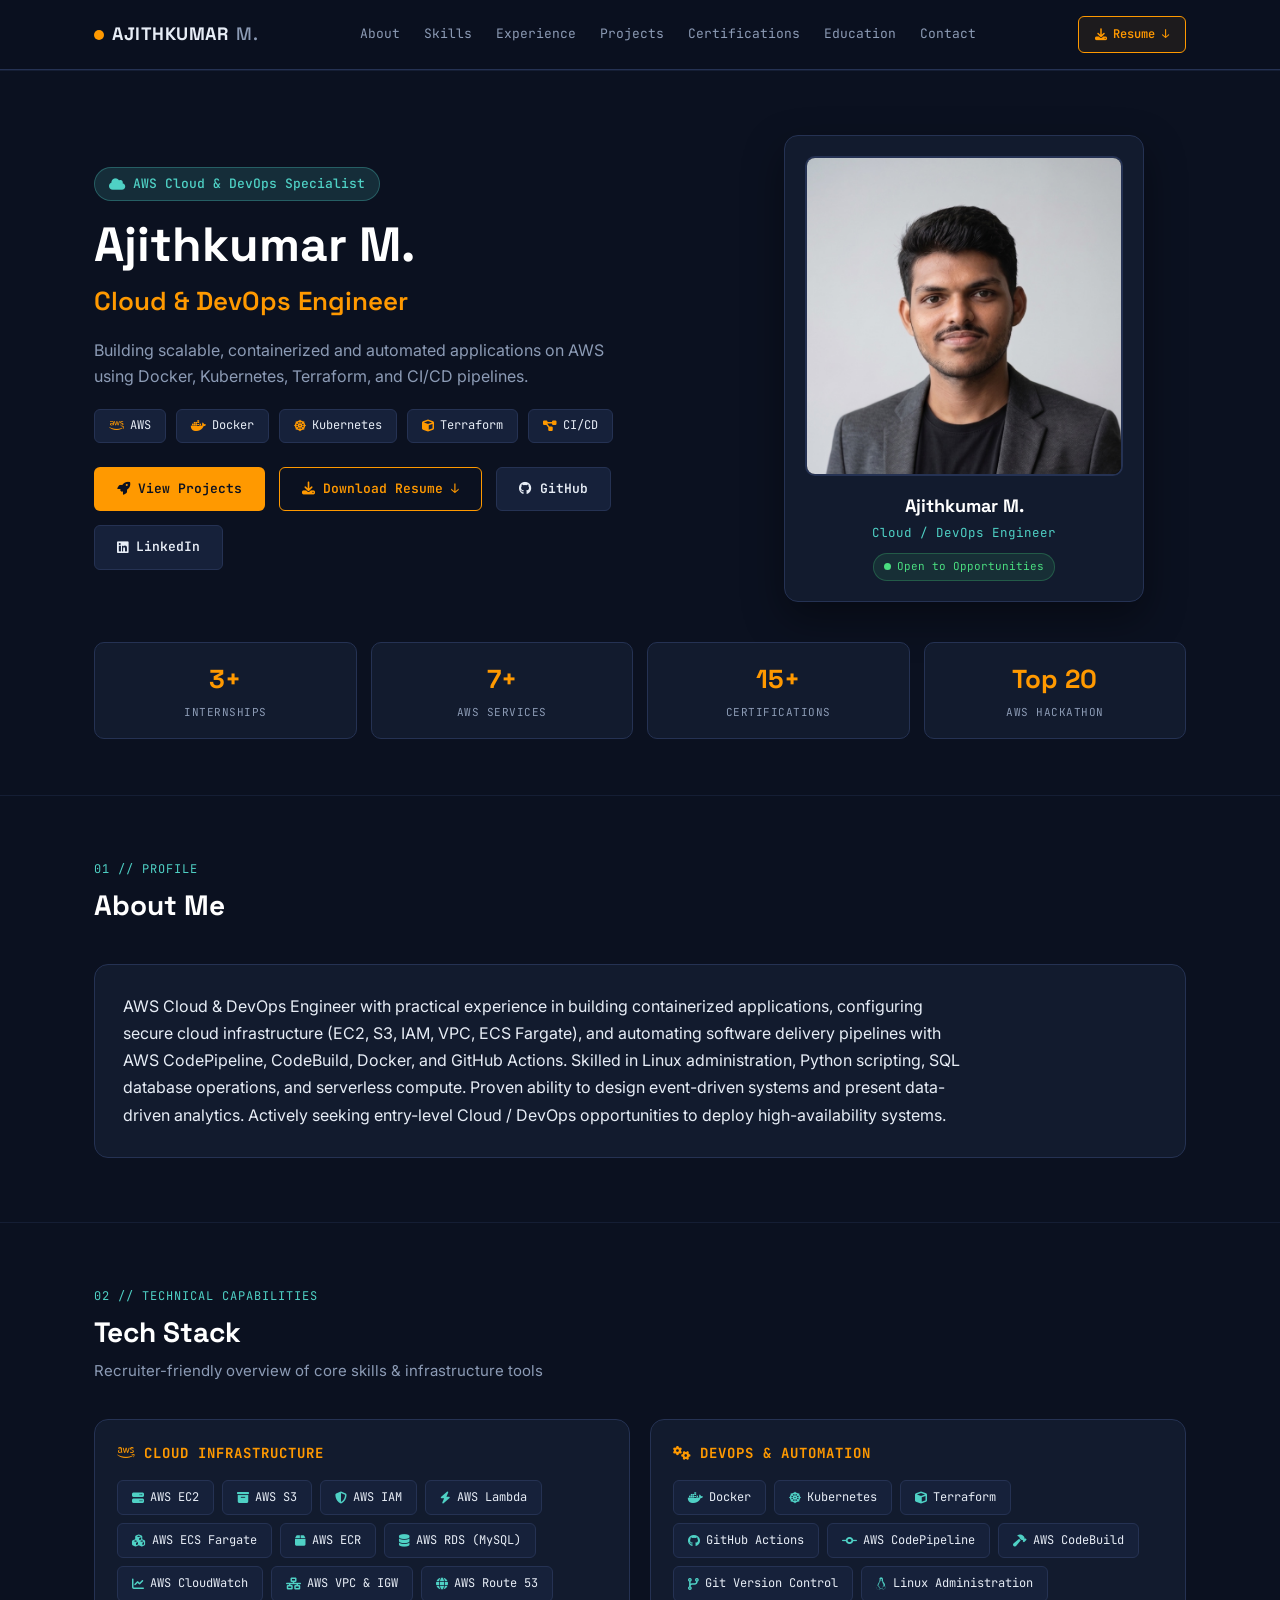
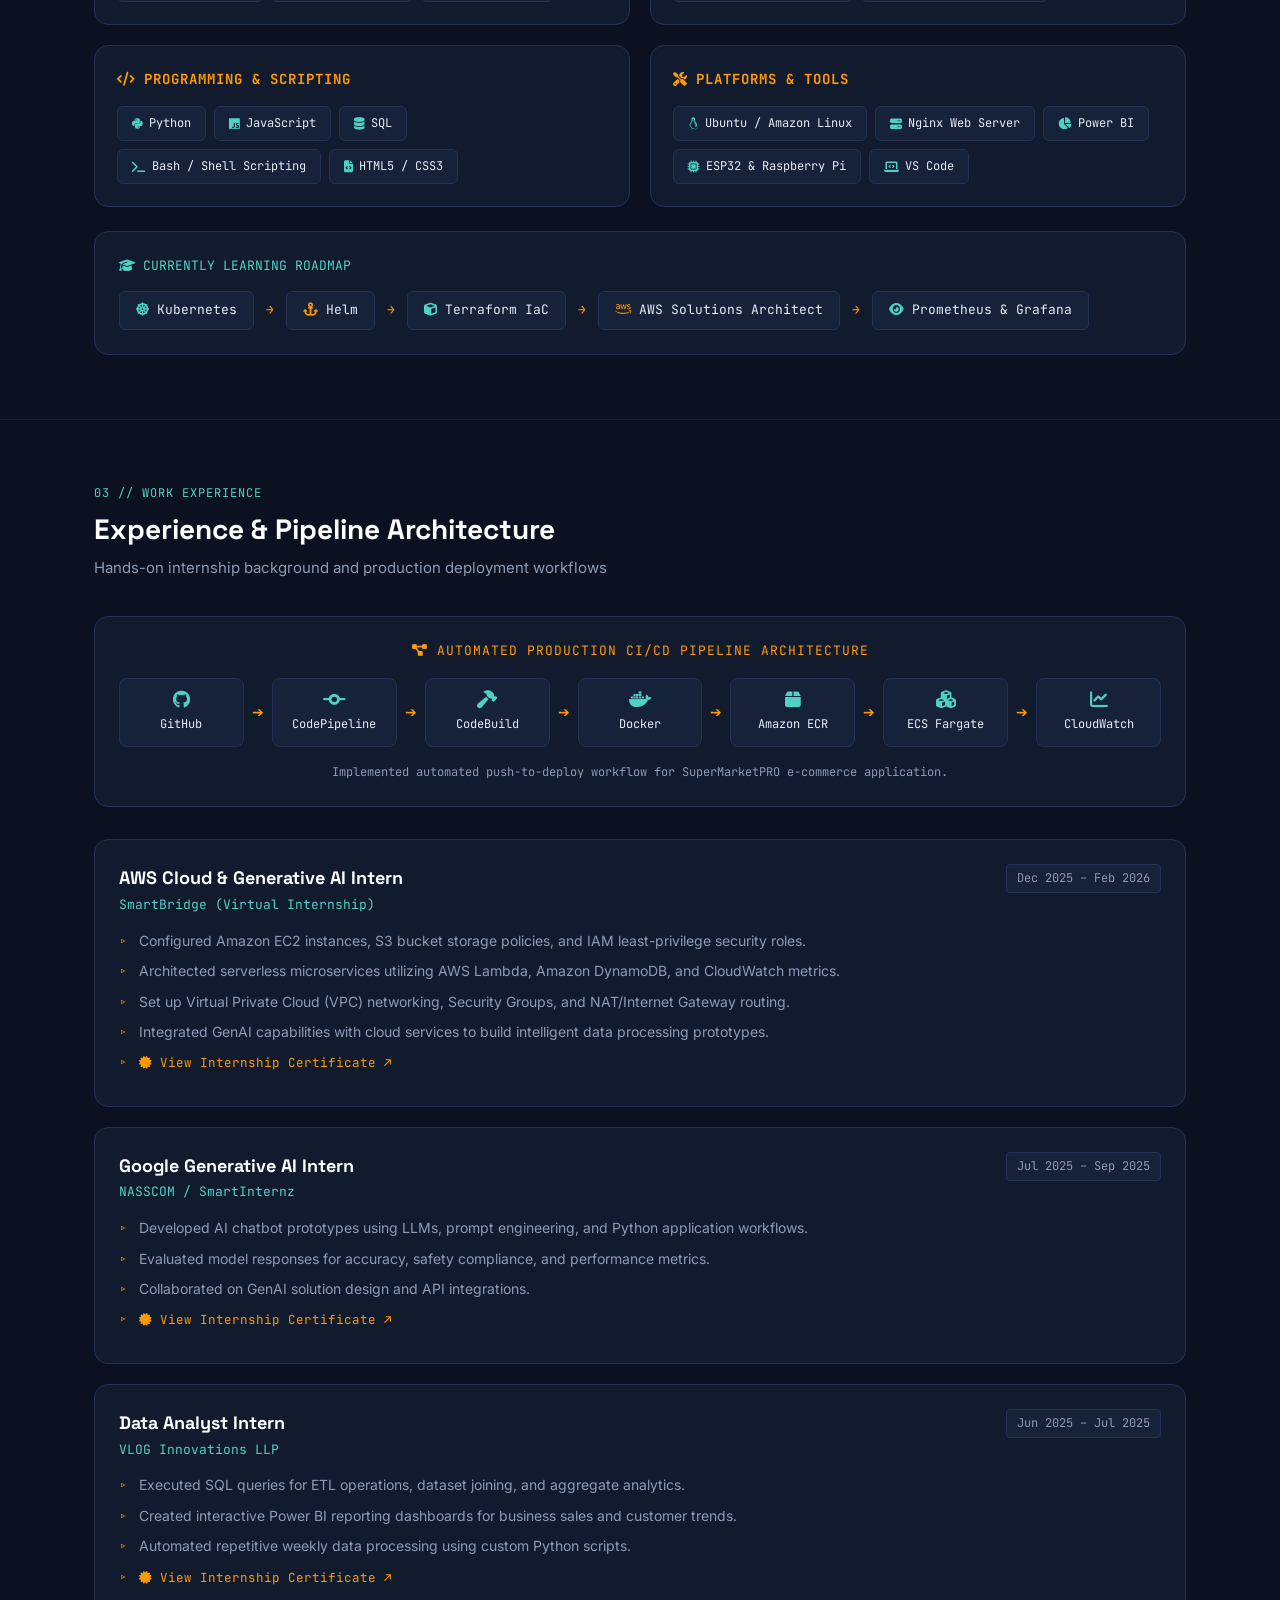
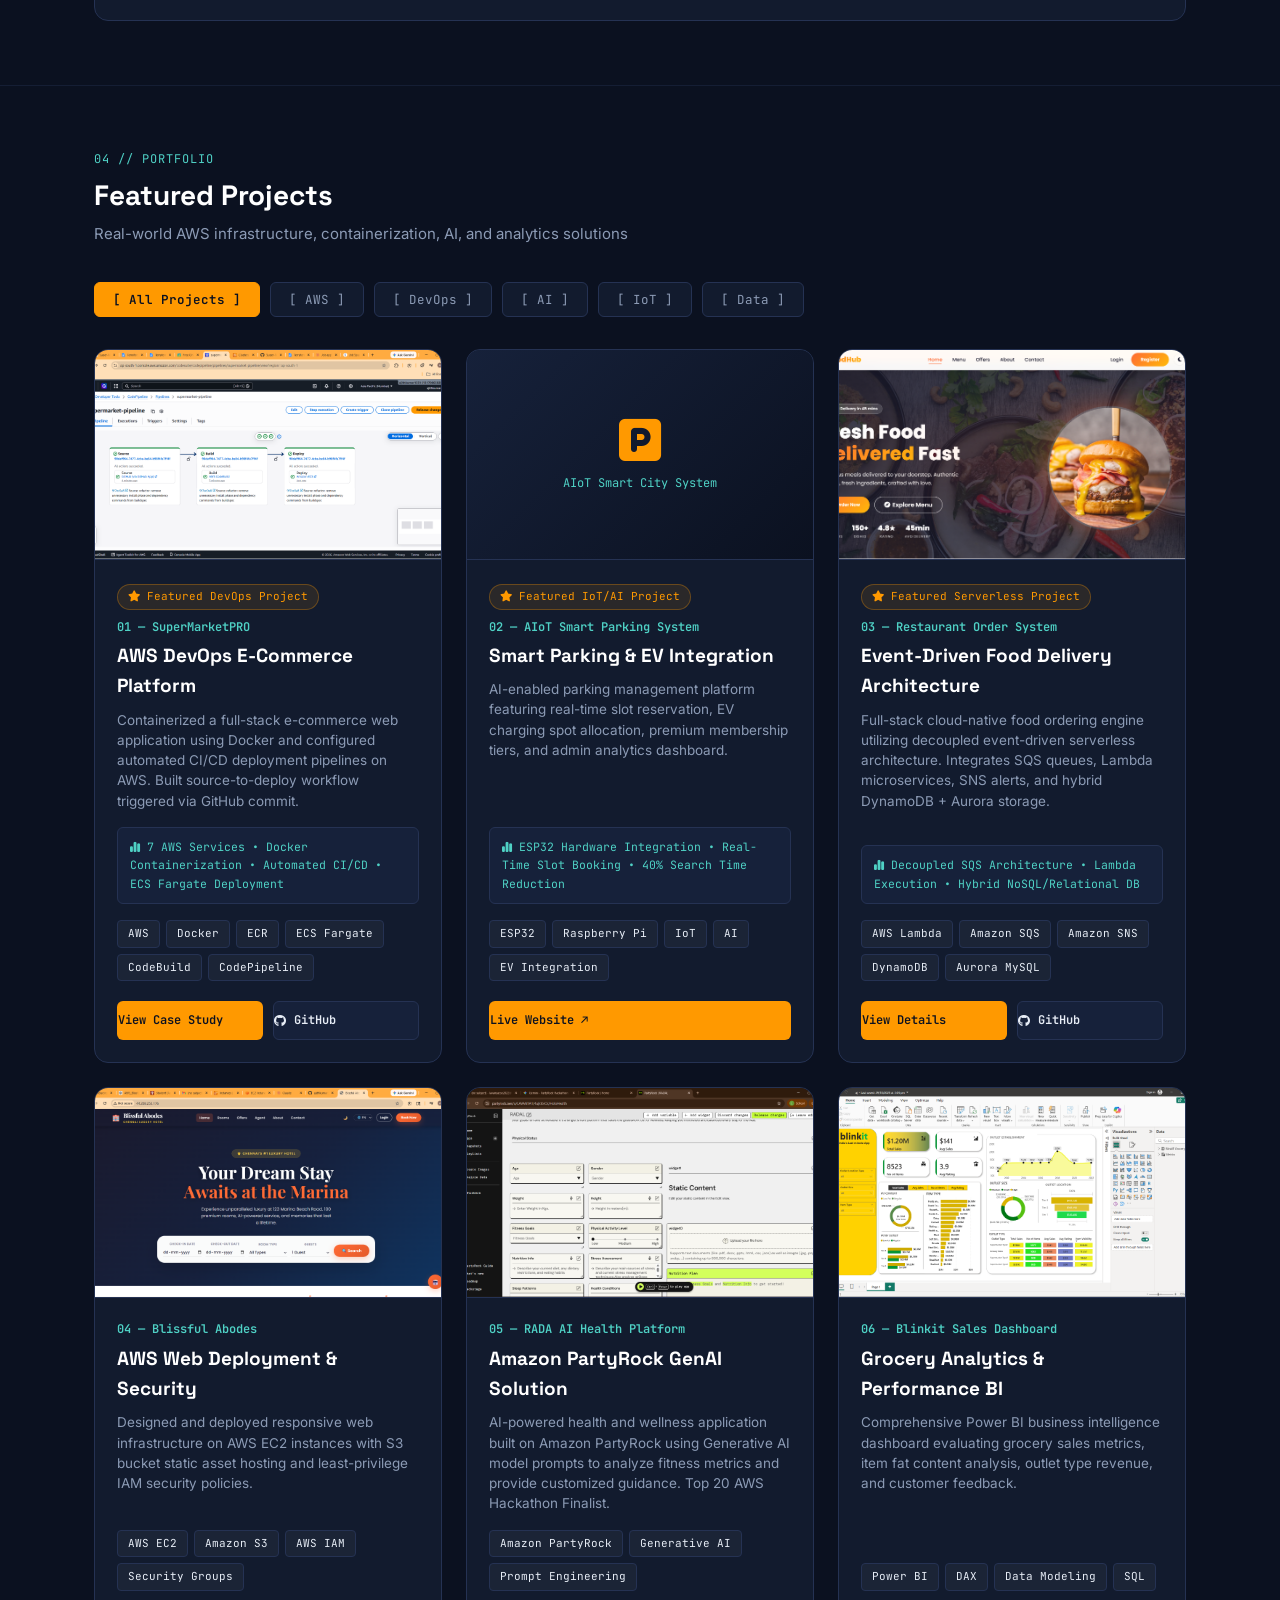
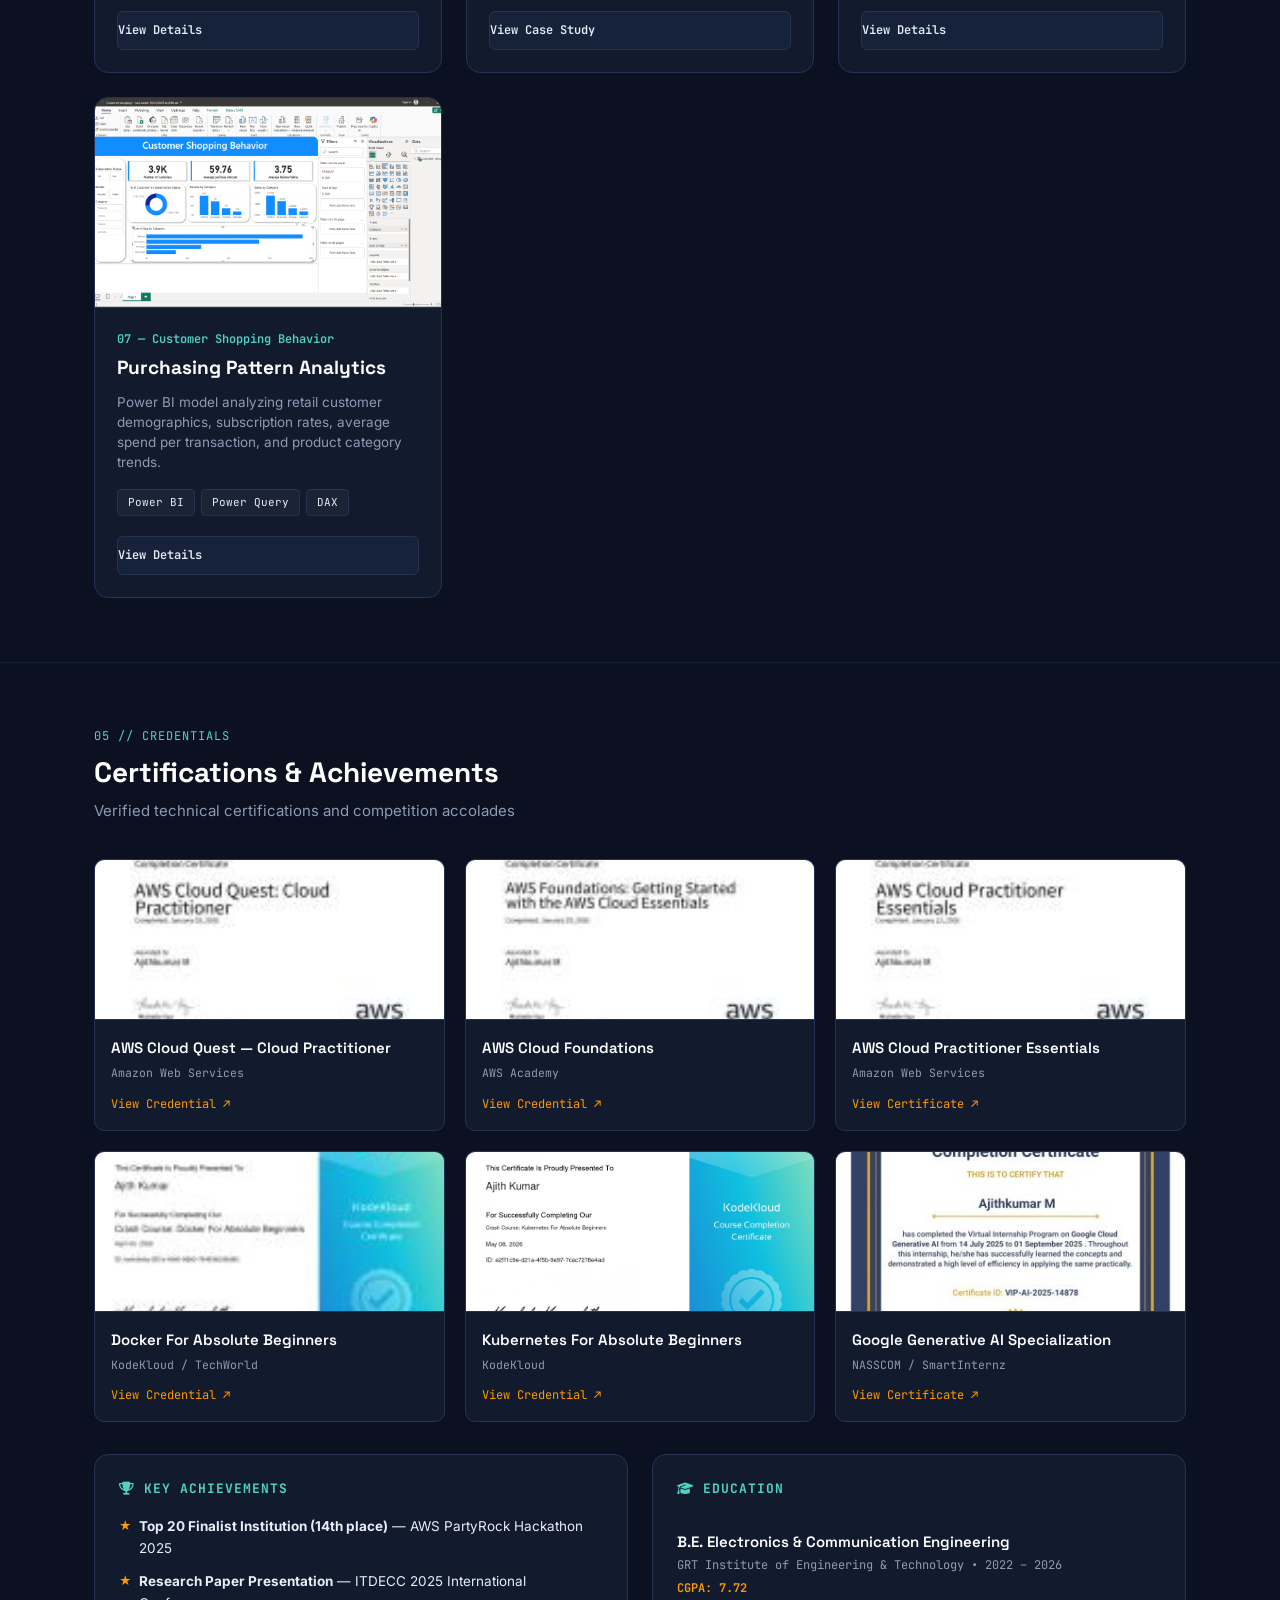
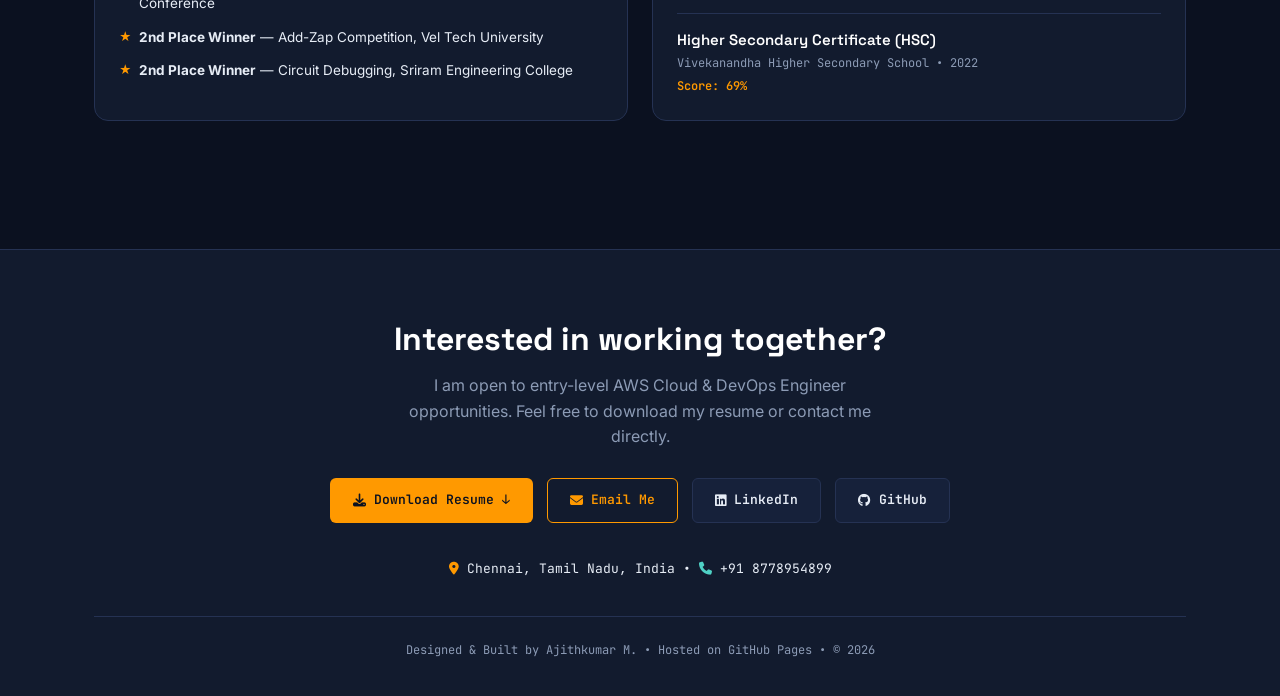
==== commit b2a25896: "feat: add project screenshots and visual documentation to portfolio site" ====
--- a/index.html
+++ b/index.html
@@ -3,666 +3,1010 @@
 <head>
 <meta charset="UTF-8">
 <meta name="viewport" content="width=device-width, initial-scale=1.0">
-<title>Ajithkumar M — AWS Cloud & DevOps Engineer</title>
+<title>Ajithkumar M. — Cloud & DevOps Engineer</title>
+<meta name="description" content="Portfolio of Ajithkumar M. — AWS Cloud & DevOps Engineer specializing in scalable AWS infrastructure, Docker containerization, Kubernetes, Terraform, and CI/CD pipelines.">
+<!-- Google Fonts -->
 <link rel="preconnect" href="https://fonts.googleapis.com">
 <link rel="preconnect" href="https://fonts.gstatic.com" crossorigin>
-<link href="https://fonts.googleapis.com/css2?family=Space+Grotesk:wght@500;600;700&family=Inter:wght@400;500;600&family=JetBrains+Mono:wght@400;500;600&display=swap" rel="stylesheet">
+<link href="https://fonts.googleapis.com/css2?family=Space+Grotesk:wght@500;600;700&family=Inter:wght@400;500;600;700&family=JetBrains+Mono:wght@400;500;600&display=swap" rel="stylesheet">
+<!-- FontAwesome Icons -->
+<link rel="stylesheet" href="https://cdnjs.cloudflare.com/ajax/libs/font-awesome/6.4.0/css/all.min.css">
+
 <style>
-  :root{
+  :root {
     --bg: #0B1120;
     --surface: #121B2E;
     --surface-2: #16213A;
-    --line: #253253;
+    --border: #253253;
     --orange: #FF9900;
+    --orange-hover: #E68A00;
     --teal: #4FD1C5;
+    --teal-muted: rgba(79, 209, 197, 0.15);
     --text: #E7EDF6;
     --muted: #8C9BB5;
     --radius: 10px;
+    --radius-lg: 14px;
     --display: 'Space Grotesk', sans-serif;
     --body: 'Inter', sans-serif;
     --mono: 'JetBrains Mono', monospace;
   }
-  *{box-sizing:border-box;}
-  html{scroll-behavior:smooth;}
-  body{
-    margin:0;
-    background:var(--bg);
-    color:var(--text);
-    font-family:var(--body);
-    line-height:1.6;
-    background-image:
-      radial-gradient(circle at 15% 10%, rgba(255,153,0,0.05), transparent 40%),
-      radial-gradient(circle at 85% 30%, rgba(79,209,197,0.06), transparent 40%);
-  }
-  a{color:inherit;}
-  ::selection{background:var(--orange); color:#0B1120;}
-  :focus-visible{outline:2px solid var(--teal); outline-offset:3px;}
-
-  .wrap{max-width:1080px; margin:0 auto; padding:0 24px;}
-
-  /* NAV */
-  header.nav{
-    position:sticky; top:0; z-index:50;
-    background:rgba(11,17,32,0.85);
-    backdrop-filter:blur(8px);
-    border-bottom:1px solid var(--line);
-  }
-  .nav-inner{display:flex; align-items:center; justify-content:space-between; padding:16px 24px; max-width:1080px; margin:0 auto;}
-  .logo{font-family:var(--mono); font-weight:600; font-size:14px; letter-spacing:0.5px; color:var(--teal);}
-  .logo span{color:var(--muted);}
-  nav.links{display:flex; gap:28px; font-family:var(--mono); font-size:13px;}
-  nav.links a{
-    color:var(--muted); text-decoration:none; position:relative; padding-bottom:2px;
-    transition:color .2s ease;
-  }
-  nav.links a:hover{color:var(--text);}
-  nav.links a::after{
-    content:''; position:absolute; left:0; bottom:-4px; height:1px; width:0%;
-    background:var(--orange); transition:width .25s ease;
-  }
-  nav.links a:hover::after{width:100%;}
-  @media (max-width:640px){ nav.links{display:none;} }
-
-  /* HERO */
-  .hero{padding:96px 0 72px;}
-  .hero-grid{display:grid; grid-template-columns:1.1fr 0.9fr; gap:48px; align-items:center;}
-  @media (max-width:860px){ .hero-grid{grid-template-columns:1fr;} }
-
-  .terminal{
-    background:var(--surface); border:1px solid var(--line); border-radius:var(--radius);
-    box-shadow:0 20px 60px -20px rgba(0,0,0,0.6);
-    overflow:hidden;
-  }
-  .terminal-bar{
-    display:flex; align-items:center; gap:8px; padding:10px 14px;
-    background:var(--surface-2); border-bottom:1px solid var(--line);
-  }
-  .dot{width:10px; height:10px; border-radius:50%;}
-  .dot.r{background:#FF5F57;} .dot.y{background:#FEBC2E;} .dot.g{background:#28C840;}
-  .terminal-title{margin-left:8px; font-family:var(--mono); font-size:12px; color:var(--muted);}
-  .terminal-body{padding:20px 22px; font-family:var(--mono); font-size:13.5px; min-height:210px;}
-  .terminal-body .cmd{color:var(--teal);}
-  .terminal-body .out{color:var(--text); white-space:pre-wrap;}
-  .cursor{display:inline-block; width:7px; height:15px; background:var(--orange); vertical-align:middle; animation:blink 1s step-end infinite;}
-  @keyframes blink{50%{opacity:0;}}
-
-  .hero-copy .eyebrow{
-    font-family:var(--mono); font-size:12px; color:var(--orange); letter-spacing:1px; text-transform:uppercase;
-  }
-  .hero-copy h1{
-    font-family:var(--display); font-size:clamp(30px,4vw,42px); line-height:1.15; margin:12px 0 16px; font-weight:700;
-  }
-  .hero-copy p{color:var(--muted); font-size:15.5px; max-width:46ch;}
-  .cta-row{display:flex; gap:14px; margin-top:26px; flex-wrap:wrap;}
-  .btn{
-    font-family:var(--mono); font-size:13px; padding:11px 20px; border-radius:6px;
-    text-decoration:none; display:inline-flex; align-items:center; gap:8px; transition:all .2s ease;
-    border:1px solid transparent;
-  }
-  .btn.primary{background:var(--orange); color:#1a1200; font-weight:600;}
-  .btn.primary:hover{background:#ffad33;}
-  .btn.secondary{background:transparent; border-color:var(--orange); color:var(--orange);}
-  .btn.secondary:hover{background:rgba(255,153,0,0.08);}
-  .btn.ghost{border-color:var(--line); color:var(--text);}
-  .btn.ghost:hover{border-color:var(--teal); color:var(--teal);}
-
-  .hero-stats{display:grid; grid-template-columns:repeat(4,minmax(120px,1fr)); gap:14px; margin-top:28px;}
-  .stat-card{background:rgba(255,255,255,0.03); border:1px solid var(--line); border-radius:var(--radius); padding:18px;}
-  .stat-value{font-family:var(--display); font-size:28px; margin-bottom:8px; color:var(--orange);}
-  .stat-label{color:var(--muted); font-family:var(--mono); font-size:11.5px; text-transform:uppercase; letter-spacing:0.8px;}
-
-  .skills-grid{display:grid; grid-template-columns:repeat(auto-fit,minmax(220px,1fr)); gap:16px;}
-  .skill-item{display:flex; justify-content:space-between; align-items:center; font-family:var(--mono); color:var(--muted); font-size:13px; margin-bottom:8px;}
-  .progress{background:var(--surface-2); border:1px solid var(--line); border-radius:999px; height:10px; overflow:hidden;}
-  .progress-bar{height:100%; border-radius:999px; background:linear-gradient(90deg,var(--orange),var(--teal));}
-  .service-grid{display:grid; grid-template-columns:repeat(auto-fit,minmax(110px,1fr)); gap:10px; margin-top:18px;}
-  .service-chip{padding:12px 14px; background:var(--surface-2); border:1px solid var(--line); border-radius:999px; color:var(--text); font-family:var(--mono); font-size:12px; text-align:center;}
-  .service-title{font-family:var(--mono); font-size:12px; color:var(--orange); text-transform:uppercase; letter-spacing:0.9px; margin-bottom:12px;}
-
-  .architecture{background:var(--surface); border:1px solid var(--line); border-radius:var(--radius); padding:26px; display:grid; gap:16px;}
-  .arch-step{display:flex; align-items:center; justify-content:space-between; gap:16px; padding:14px 16px; border:1px solid var(--line); border-radius:12px; background:var(--surface-2); font-family:var(--mono); color:var(--text);}
-  .arch-step span:last-child{color:var(--orange); font-weight:700;}
-
-  /* VPC diagram */
-  .vpc{border:1px dashed var(--line); border-radius:var(--radius); padding:20px; position:relative;}
-  .vpc-label{position:absolute; top:-11px; left:16px; background:var(--bg); padding:0 8px; font-family:var(--mono); font-size:11px; color:var(--muted);}
-  .vpc-row{display:flex; justify-content:space-between; gap:10px; margin-top:6px;}
-  .node{
-    flex:1; background:var(--surface); border:1px solid var(--line); border-radius:8px;
-    padding:12px 8px; text-align:center; font-family:var(--mono); font-size:11px; color:var(--text);
-  }
-  .node b{display:block; font-size:12px; color:var(--teal); margin-bottom:2px;}
-  .igw{
-    margin-top:16px; text-align:center; font-family:var(--mono); font-size:11px; color:var(--muted);
-    border-top:1px dashed var(--line); padding-top:14px;
-  }
-  .igw b{color:var(--orange);}
-
-  /* SECTION generic */
-  section{padding:64px 0;}
-  .section-head{margin-bottom:36px;}
-  .section-head .num{font-family:var(--mono); font-size:12px; color:var(--muted);}
-  .section-head h2{font-family:var(--display); font-size:26px; margin:6px 0 0; font-weight:600;}
-  .reveal{opacity:0; transform:translateY(16px); transition:opacity .6s ease, transform .6s ease;}
-  .reveal.in{opacity:1; transform:translateY(0);}
-
-  #about p{color:var(--muted); font-size:16px; max-width:72ch;}
-
-  /* SKILLS */
-  .skills-grid{display:grid; grid-template-columns:repeat(auto-fit,minmax(230px,1fr)); gap:16px;}
-  .skill-card{
-    background:var(--surface); border:1px solid var(--line); border-radius:var(--radius); padding:18px 20px;
-  }
-  .skill-card h3{
-    font-family:var(--mono); font-size:12px; color:var(--orange); text-transform:uppercase; letter-spacing:0.5px; margin:0 0 12px;
-  }
-  .chip-row{display:flex; flex-wrap:wrap; gap:8px;}
-  .chip{
-    font-family:var(--mono); font-size:11.5px; background:var(--surface-2); border:1px solid var(--line);
-    color:var(--text); padding:5px 10px; border-radius:20px;
-  }
-
-  /* PIPELINE / EXPERIENCE */
-  .pipeline{position:relative; display:flex; flex-direction:column; gap:28px;}
-  .pipeline::before{
-    content:''; position:absolute; left:19px; top:8px; bottom:8px; width:1px; background:var(--line);
-  }
-  @media (min-width:860px){
-    .pipeline{flex-direction:row; gap:0;}
-    .pipeline::before{left:0; right:0; top:19px; bottom:auto; height:1px; width:auto;}
-  }
-  .stage{position:relative; padding-left:52px; flex:1;}
-  @media (min-width:860px){ .stage{padding-left:0; padding-top:52px;} }
-  .stage-marker{
-    position:absolute; left:0; top:0; width:40px; height:40px; border-radius:50%;
-    background:var(--surface); border:1px solid var(--orange); color:var(--orange);
-    display:flex; align-items:center; justify-content:center; font-family:var(--mono); font-size:13px; font-weight:600;
-    z-index:1;
-  }
-  @media (min-width:860px){ .stage-marker{left:50%; transform:translateX(-50%);} }
-  .stage-card{
-    background:var(--surface); border:1px solid var(--line); border-radius:var(--radius); padding:16px 18px;
-    margin-right:10px;
-  }
-  @media (min-width:860px){ .stage-card{margin:0 8px;} }
-  .stage-card .role{font-family:var(--display); font-weight:600; font-size:15px;}
-  .stage-card .org{color:var(--teal); font-family:var(--mono); font-size:12px; margin-top:2px;}
-  .stage-card .dates{color:var(--muted); font-family:var(--mono); font-size:11px; margin-top:2px;}
-  .stage-card .tech-row{display:flex; flex-wrap:wrap; gap:8px; margin:10px 0;}
-  .stage-card .tech-chip{font-family:var(--mono); font-size:11px; padding:5px 10px; border-radius:999px; background:var(--surface-2); border:1px solid var(--line); color:var(--text);}
-  .stage-card ul{margin:10px 0 0; padding-left:18px; color:var(--muted); font-size:13px;}
-  .stage-card li{margin-bottom:4px;}
-
-  /* PROJECTS */
-  .projects-grid{display:grid; grid-template-columns:repeat(auto-fit,minmax(280px,1fr)); gap:20px;}
-  .project-card{
-    background:var(--surface); border:1px solid var(--line); border-radius:var(--radius); padding:22px;
-    transition:border-color .2s ease, transform .2s ease;
-  }
-  .project-card:hover{border-color:var(--orange); transform:translateY(-3px);}
-  .project-card h3{font-family:var(--display); font-size:17px; margin:0 0 4px;}
-  .project-card .tag{font-family:var(--mono); font-size:11px; color:var(--orange);}
-  .project-card p, .project-card ul{color:var(--muted); font-size:13.5px;}
-  .project-card ul{padding-left:18px; margin:10px 0 0;}
-  .project-card li{margin-bottom:6px;}
-
-  /* CERTS + ACHIEVEMENTS */
-  .two-col{display:grid; grid-template-columns:1fr 1fr; gap:20px;}
-  @media (max-width:760px){ .two-col{grid-template-columns:1fr;} }
-  .list-card{background:var(--surface); border:1px solid var(--line); border-radius:var(--radius); padding:20px 22px;}
-  .list-card h3{font-family:var(--mono); font-size:12px; color:var(--teal); text-transform:uppercase; margin:0 0 14px;}
-  .list-card ul{list-style:none; margin:0; padding:0;}
-  .list-card li{
-    padding:9px 0; border-bottom:1px solid var(--line); font-size:13.5px; color:var(--text);
-    display:flex; gap:10px;
-  }
-  .list-card li:last-child{border-bottom:none;}
-  .list-card li::before{content:'▸'; color:var(--orange); font-family:var(--mono);}
-
-  /* EDUCATION */
-  .edu-row{display:flex; justify-content:space-between; align-items:baseline; padding:14px 0; border-bottom:1px solid var(--line); gap:16px; flex-wrap:wrap;}
-  .edu-row:last-child{border-bottom:none;}
-  .edu-row .school{font-family:var(--display); font-weight:600; font-size:15px;}
-  .edu-row .meta{color:var(--muted); font-family:var(--mono); font-size:12px;}
-  .edu-row .score{font-family:var(--mono); color:var(--teal); font-size:13px;}
-
-  /* CONTACT/FOOTER */
-  footer{
-    background:var(--surface); border-top:1px solid var(--line); padding:64px 0 32px; margin-top:40px;
-  }
-  .contact-head{text-align:center; margin-bottom:36px;}
-  .contact-head h2{font-family:var(--display); font-size:28px; margin:0;}
-  .contact-head p{color:var(--muted); margin-top:8px;}
-  .contact-grid{display:flex; justify-content:center; gap:18px; flex-wrap:wrap; font-family:var(--mono); font-size:13px;}
-  .contact-grid a{
-    border:1px solid var(--line); border-radius:6px; padding:10px 18px; text-decoration:none; color:var(--text);
-    transition:border-color .2s ease, color .2s ease;
-  }
-  .contact-grid a:hover{border-color:var(--orange); color:var(--orange);}
-  .foot-note{text-align:center; color:var(--muted); font-size:12px; margin-top:40px; font-family:var(--mono);}
-
-  @media (prefers-reduced-motion: reduce){
-    *{animation:none !important; transition:none !important;}
-    html{scroll-behavior:auto;}
-  }
+
+  * { box-sizing: border-box; margin: 0; padding: 0; }
+  html { scroll-behavior: smooth; overflow-x: hidden; }
+  body {
+    background: var(--bg);
+    color: var(--text);
+    font-family: var(--body);
+    line-height: 1.6;
+    overflow-x: hidden;
+  }
+  a { color: inherit; text-decoration: none; }
+  ::selection { background: var(--orange); color: #0B1120; }
+  :focus-visible { outline: 2px solid var(--teal); outline-offset: 3px; }
+
+  .wrap { max-width: 1140px; margin: 0 auto; padding: 0 24px; }
+
+  /* HEADER & NAVIGATION */
+  header.nav {
+    position: sticky; top: 0; z-index: 100;
+    background: rgba(11, 17, 32, 0.92);
+    backdrop-filter: blur(12px);
+    -webkit-backdrop-filter: blur(12px);
+    border-bottom: 1px solid var(--border);
+  }
+  .nav-inner {
+    display: flex; align-items: center; justify-content: space-between;
+    padding: 16px 24px; max-width: 1140px; margin: 0 auto;
+  }
+  .logo {
+    font-family: var(--display); font-weight: 700; font-size: 18px;
+    letter-spacing: 0.5px; color: var(--text); display: flex; align-items: center; gap: 8px;
+  }
+  .logo .logo-dot { width: 10px; height: 10px; border-radius: 50%; background: var(--orange); }
+  .logo span { color: var(--muted); font-weight: 500; }
+
+  nav.links { display: flex; gap: 24px; align-items: center; font-family: var(--mono); font-size: 13px; }
+  nav.links a {
+    color: var(--muted); position: relative; padding: 4px 0;
+    transition: color .2s ease;
+  }
+  nav.links a:hover { color: var(--text); }
+  nav.links a::after {
+    content: ''; position: absolute; left: 0; bottom: -2px; height: 2px; width: 0%;
+    background: var(--orange); transition: width .25s ease;
+  }
+  nav.links a:hover::after { width: 100%; }
+
+  .nav-resume-btn {
+    font-family: var(--mono); font-size: 12px; font-weight: 600;
+    padding: 8px 16px; border-radius: 6px; border: 1px solid var(--orange);
+    color: var(--orange); background: rgba(255, 153, 0, 0.08);
+    transition: all .2s ease; display: inline-flex; align-items: center; gap: 6px;
+  }
+  .nav-resume-btn:hover { background: var(--orange); color: #0B1120; }
+
+  .mobile-toggle {
+    display: none; background: transparent; border: 1px solid var(--border);
+    color: var(--text); padding: 8px 12px; border-radius: 6px; cursor: pointer; font-size: 16px;
+  }
+  .mobile-menu {
+    display: none; position: fixed; top: 61px; left: 0; right: 0; background: var(--surface);
+    border-bottom: 1px solid var(--border); padding: 20px; flex-direction: column; gap: 16px;
+    z-index: 99; font-family: var(--mono); font-size: 14px;
+  }
+  .mobile-menu.active { display: flex; }
+  .mobile-menu a { color: var(--text); padding: 8px 0; border-bottom: 1px solid rgba(255,255,255,0.05); }
+
+  @media (max-width: 860px) {
+    nav.links, .nav-resume-btn { display: none; }
+    .mobile-toggle { display: block; }
+  }
+
+  /* BUTTONS */
+  .btn-group { display: flex; gap: 14px; flex-wrap: wrap; margin-top: 24px; }
+  .btn {
+    font-family: var(--mono); font-size: 13px; padding: 11px 22px; border-radius: 6px;
+    display: inline-flex; align-items: center; gap: 8px; transition: all .2s ease;
+    border: 1px solid transparent; cursor: pointer; font-weight: 600;
+  }
+  .btn.primary { background: var(--orange); color: #0B1120; }
+  .btn.primary:hover { background: var(--orange-hover); transform: translateY(-2px); }
+  .btn.secondary { background: var(--surface-2); border-color: var(--border); color: var(--text); }
+  .btn.secondary:hover { border-color: var(--teal); color: var(--teal); transform: translateY(-2px); }
+  .btn.outline { background: transparent; border-color: var(--orange); color: var(--orange); }
+  .btn.outline:hover { background: rgba(255, 153, 0, 0.1); transform: translateY(-2px); }
+
+  /* HERO SECTION */
+  .hero { padding: 64px 0 56px; }
+  .hero-grid { display: grid; grid-template-columns: 1.15fr 0.85fr; gap: 48px; align-items: center; }
+  @media (max-width: 860px) { .hero-grid { grid-template-columns: 1fr; gap: 36px; } }
+
+  .hero-copy .eyebrow {
+    display: inline-flex; align-items: center; gap: 8px; font-family: var(--mono); font-size: 13px;
+    color: var(--teal); background: var(--teal-muted); border: 1px solid rgba(79, 209, 197, 0.3);
+    padding: 6px 14px; border-radius: 99px; margin-bottom: 16px; font-weight: 500;
+  }
+  .hero-copy h1 {
+    font-family: var(--display); font-size: clamp(34px, 4.5vw, 48px); line-height: 1.15;
+    font-weight: 700; color: #FFFFFF; margin-bottom: 8px;
+  }
+  .hero-copy .hero-role {
+    font-family: var(--display); font-size: clamp(20px, 2.8vw, 26px); color: var(--orange);
+    font-weight: 600; margin-bottom: 16px;
+  }
+  .hero-copy p { color: var(--muted); font-size: 16px; max-width: 52ch; line-height: 1.6; }
+
+  /* TECH BADGES IN HERO */
+  .tech-pills { display: flex; flex-wrap: wrap; gap: 10px; margin-top: 20px; margin-bottom: 8px; }
+  .pill {
+    font-family: var(--mono); font-size: 12px; padding: 6px 14px; border-radius: 6px;
+    background: var(--surface-2); border: 1px solid var(--border); color: var(--text);
+    display: inline-flex; align-items: center; gap: 6px;
+  }
+  .pill i { color: var(--orange); }
+
+  /* PROFILE CARD IN HERO */
+  .profile-card-wrap { display: flex; justify-content: center; }
+  .profile-card {
+    background: var(--surface); border: 1px solid var(--border); border-radius: var(--radius-lg);
+    padding: 20px; width: 100%; max-width: 360px; text-align: center;
+    box-shadow: 0 16px 40px rgba(0, 0, 0, 0.4); transition: border-color .3s ease;
+  }
+  .profile-card:hover { border-color: var(--orange); }
+  .photo-frame {
+    width: 100%; height: 320px; border-radius: var(--radius); overflow: hidden;
+    border: 2px solid var(--border); position: relative; margin-bottom: 16px; background: #000;
+  }
+  .photo-frame img { width: 100%; height: 100%; object-fit: cover; object-position: top center; }
+  .profile-card .profile-name { font-family: var(--display); font-size: 18px; font-weight: 700; color: #FFF; }
+  .profile-card .profile-title { font-family: var(--mono); font-size: 12.5px; color: var(--teal); margin-top: 2px; }
+  .status-badge {
+    display: inline-flex; align-items: center; gap: 6px; font-family: var(--mono); font-size: 11px;
+    color: #4ADE80; background: rgba(74, 222, 128, 0.1); border: 1px solid rgba(74, 222, 128, 0.25);
+    padding: 4px 10px; border-radius: 99px; margin-top: 10px;
+  }
+  .status-dot { width: 7px; height: 7px; border-radius: 50%; background: #4ADE80; animation: pulse 2s infinite; }
+  @keyframes pulse { 0%, 100% { opacity: 1; } 50% { opacity: 0.4; } }
+
+  /* STATS ROW */
+  .hero-stats { display: grid; grid-template-columns: repeat(4, 1fr); gap: 14px; margin-top: 40px; }
+  @media (max-width: 640px) { .hero-stats { grid-template-columns: repeat(2, 1fr); } }
+  .stat-card {
+    background: var(--surface); border: 1px solid var(--border); border-radius: var(--radius);
+    padding: 16px; text-align: center;
+  }
+  .stat-value { font-family: var(--display); font-size: 26px; font-weight: 700; color: var(--orange); }
+  .stat-label { font-family: var(--mono); font-size: 11px; color: var(--muted); text-transform: uppercase; margin-top: 4px; letter-spacing: 0.5px; }
+
+  /* SECTION STYLING */
+  section { padding: 64px 0; border-top: 1px solid rgba(37, 50, 83, 0.4); }
+  .section-head { margin-bottom: 36px; }
+  .section-head .num { font-family: var(--mono); font-size: 12px; color: var(--teal); letter-spacing: 1px; }
+  .section-head h2 { font-family: var(--display); font-size: 28px; font-weight: 700; color: #FFF; margin-top: 4px; }
+  .section-subtitle { color: var(--muted); font-size: 15px; margin-top: 4px; }
+
+  /* SKILLS MATRIX */
+  .skills-matrix { display: grid; grid-template-columns: repeat(2, 1fr); gap: 20px; }
+  @media (max-width: 768px) { .skills-matrix { grid-template-columns: 1fr; } }
+  .skill-category {
+    background: var(--surface); border: 1px solid var(--border); border-radius: var(--radius-lg);
+    padding: 22px; transition: border-color .2s ease;
+  }
+  .skill-category:hover { border-color: var(--border); }
+  .skill-category h3 {
+    font-family: var(--mono); font-size: 14px; color: var(--orange); text-transform: uppercase;
+    letter-spacing: 1px; margin-bottom: 16px; display: flex; align-items: center; gap: 8px;
+  }
+  .skills-tags { display: flex; flex-wrap: wrap; gap: 8px; }
+  .skill-chip {
+    font-family: var(--mono); font-size: 12px; background: var(--surface-2); border: 1px solid var(--border);
+    color: var(--text); padding: 7px 14px; border-radius: 6px; display: inline-flex; align-items: center; gap: 6px;
+  }
+  .skill-chip i { color: var(--teal); font-size: 12px; }
+
+  /* CURRENTLY LEARNING ROADMAP */
+  .learning-banner {
+    background: var(--surface); border: 1px solid var(--border); border-radius: var(--radius-lg);
+    padding: 24px; margin-top: 24px;
+  }
+  .learning-title { font-family: var(--mono); font-size: 13px; color: var(--teal); text-transform: uppercase; margin-bottom: 14px; }
+  .learning-flow { display: flex; flex-wrap: wrap; align-items: center; gap: 12px; font-family: var(--mono); font-size: 13px; }
+  .learning-step { background: var(--surface-2); border: 1px solid var(--border); padding: 8px 16px; border-radius: 6px; color: var(--text); }
+  .learning-arrow { color: var(--orange); font-weight: bold; }
+
+  /* DEVOPS PIPELINE / EXPERIENCE */
+  .pipeline-banner {
+    background: var(--surface); border: 1px solid var(--border); border-radius: var(--radius-lg);
+    padding: 24px; margin-bottom: 32px;
+  }
+  .pipeline-title { font-family: var(--mono); font-size: 13px; color: var(--orange); text-transform: uppercase; letter-spacing: 1px; margin-bottom: 16px; text-align: center; }
+  .pipeline-flow {
+    display: flex; align-items: center; justify-content: space-between; gap: 8px; flex-wrap: wrap;
+  }
+  .pipe-node {
+    flex: 1; min-width: 110px; background: var(--surface-2); border: 1px solid var(--border);
+    border-radius: 8px; padding: 12px 8px; text-align: center; font-family: var(--mono); font-size: 12px; color: var(--text);
+  }
+  .pipe-node i { display: block; font-size: 18px; color: var(--teal); margin-bottom: 6px; }
+  .pipe-arrow { color: var(--orange); font-size: 14px; }
+
+  @media (max-width: 768px) {
+    .pipeline-flow { flex-direction: column; align-items: stretch; }
+    .pipe-arrow { text-align: center; rotate: 90deg; margin: 2px 0; }
+  }
+
+  .experience-grid { display: flex; flex-direction: column; gap: 20px; }
+  .exp-card {
+    background: var(--surface); border: 1px solid var(--border); border-radius: var(--radius-lg);
+    padding: 24px; transition: border-color .2s ease;
+  }
+  .exp-card:hover { border-color: var(--border); }
+  .exp-header { display: flex; justify-content: space-between; align-items: flex-start; flex-wrap: wrap; gap: 8px; margin-bottom: 12px; }
+  .exp-role { font-family: var(--display); font-size: 18px; font-weight: 700; color: #FFF; }
+  .exp-org { font-family: var(--mono); font-size: 13px; color: var(--teal); margin-top: 2px; }
+  .exp-dates { font-family: var(--mono); font-size: 12px; color: var(--muted); background: var(--surface-2); padding: 4px 10px; border-radius: 4px; border: 1px solid var(--border); }
+  .exp-bullets { list-style: none; padding: 0; margin-top: 14px; }
+  .exp-bullets li {
+    position: relative; padding-left: 20px; color: var(--muted); font-size: 14px; margin-bottom: 8px;
+  }
+  .exp-bullets li::before {
+    content: "▹"; position: absolute; left: 0; color: var(--orange); font-family: var(--mono);
+  }
+
+  /* PROJECTS & FILTERING */
+  .filter-bar { display: flex; gap: 10px; flex-wrap: wrap; margin-bottom: 32px; }
+  .filter-btn {
+    font-family: var(--mono); font-size: 12.5px; padding: 8px 18px; border-radius: 6px;
+    background: var(--surface); border: 1px solid var(--border); color: var(--muted);
+    cursor: pointer; transition: all .2s ease;
+  }
+  .filter-btn:hover, .filter-btn.active {
+    background: var(--orange); border-color: var(--orange); color: #0B1120; font-weight: 600;
+  }
+
+  .featured-badge {
+    font-family: var(--mono); font-size: 11px; color: var(--orange); background: rgba(255, 153, 0, 0.1);
+    border: 1px solid rgba(255, 153, 0, 0.3); padding: 3px 10px; border-radius: 99px; display: inline-block; margin-bottom: 8px;
+  }
+
+  .projects-list { display: grid; grid-template-columns: repeat(auto-fill, minmax(340px, 1fr)); gap: 24px; }
+  @media (max-width: 640px) { .projects-list { grid-template-columns: 1fr; } }
+
+  .project-card {
+    background: var(--surface); border: 1px solid var(--border); border-radius: var(--radius-lg);
+    overflow: hidden; display: flex; flex-direction: column; transition: transform .2s ease, border-color .2s ease;
+  }
+  .project-card:hover { border-color: var(--orange); transform: translateY(-4px); }
+  .project-img {
+    width: 100%; height: 210px; background: var(--surface-2); overflow: hidden; position: relative;
+    border-bottom: 1px solid var(--border);
+  }
+  .project-img img { width: 100%; height: 100%; object-fit: cover; transition: transform .3s ease; }
+  .project-card:hover .project-img img { transform: scale(1.03); }
+  .project-body { padding: 22px; flex: 1; display: flex; flex-direction: column; }
+  .project-num { font-family: var(--mono); font-size: 12px; color: var(--teal); font-weight: 600; margin-bottom: 4px; }
+  .project-title { font-family: var(--display); font-size: 19px; font-weight: 700; color: #FFF; margin-bottom: 8px; }
+  .project-desc { color: var(--muted); font-size: 13.5px; line-height: 1.5; margin-bottom: 16px; flex: 1; }
+  .project-metrics {
+    background: var(--surface-2); border: 1px solid var(--border); border-radius: 6px;
+    padding: 10px 12px; font-family: var(--mono); font-size: 11.5px; color: var(--teal); margin-bottom: 16px;
+  }
+  .project-tech { display: flex; flex-wrap: wrap; gap: 6px; margin-bottom: 20px; }
+  .tech-tag { font-family: var(--mono); font-size: 11px; padding: 4px 10px; border-radius: 4px; background: rgba(255,255,255,0.04); border: 1px solid var(--border); color: var(--text); }
+
+  .project-actions { display: flex; gap: 10px; margin-top: auto; }
+  .project-actions a { flex: 1; text-align: center; padding: 9px 0; font-size: 12px; }
+
+  /* CERTS GALLERY */
+  .certs-grid { display: grid; grid-template-columns: repeat(auto-fill, minmax(260px, 1fr)); gap: 20px; }
+  .cert-card {
+    background: var(--surface); border: 1px solid var(--border); border-radius: var(--radius);
+    overflow: hidden; transition: border-color .2s ease, transform .2s ease; display: flex; flex-direction: column;
+  }
+  .cert-card:hover { border-color: var(--teal); transform: translateY(-3px); }
+  .cert-img { width: 100%; height: 160px; background: var(--surface-2); overflow: hidden; border-bottom: 1px solid var(--border); }
+  .cert-img img { width: 100%; height: 100%; object-fit: cover; }
+  .cert-body { padding: 16px; flex: 1; display: flex; flex-direction: column; }
+  .cert-title { font-family: var(--display); font-size: 15px; font-weight: 600; color: #FFF; margin-bottom: 4px; }
+  .cert-issuer { font-family: var(--mono); font-size: 11.5px; color: var(--muted); margin-bottom: 12px; }
+  .cert-link { font-family: var(--mono); font-size: 12px; color: var(--orange); margin-top: auto; display: inline-flex; align-items: center; gap: 4px; }
+  .cert-link:hover { text-decoration: underline; }
+
+  /* ACHIEVEMENTS & EDUCATION */
+  .two-col-grid { display: grid; grid-template-columns: 1fr 1fr; gap: 24px; }
+  @media (max-width: 768px) { .two-col-grid { grid-template-columns: 1fr; } }
+  .info-card { background: var(--surface); border: 1px solid var(--border); border-radius: var(--radius-lg); padding: 24px; }
+  .info-card h3 { font-family: var(--mono); font-size: 13px; color: var(--teal); text-transform: uppercase; letter-spacing: 1px; margin-bottom: 16px; }
+
+  .edu-item { padding: 14px 0; border-bottom: 1px solid var(--border); }
+  .edu-item:last-child { border-bottom: none; padding-bottom: 0; }
+  .edu-degree { font-family: var(--display); font-size: 15px; font-weight: 600; color: #FFF; }
+  .edu-meta { font-family: var(--mono); font-size: 12px; color: var(--muted); margin-top: 2px; }
+  .edu-score { font-family: var(--mono); font-size: 12px; color: var(--orange); margin-top: 4px; font-weight: 600; }
+
+  .achieve-list { list-style: none; padding: 0; }
+  .achieve-list li { position: relative; padding-left: 20px; font-size: 13.5px; color: var(--text); margin-bottom: 12px; }
+  .achieve-list li::before { content: "★"; position: absolute; left: 0; color: var(--orange); font-size: 12px; }
+
+  /* FOOTER / CONTACT */
+  footer {
+    background: var(--surface); border-top: 1px solid var(--border); padding: 64px 0 36px;
+    margin-top: 64px; text-align: center;
+  }
+  .contact-box h2 { font-family: var(--display); font-size: 32px; font-weight: 700; color: #FFF; margin-bottom: 8px; }
+  .contact-box p { color: var(--muted); font-size: 16px; max-width: 48ch; margin: 0 auto 28px; }
+  .contact-actions { display: flex; justify-content: center; gap: 14px; flex-wrap: wrap; margin-bottom: 36px; }
+  .copyright { font-family: var(--mono); font-size: 12px; color: var(--muted); margin-top: 36px; border-top: 1px solid var(--border); padding-top: 24px; }
 </style>
 </head>
 <body>
 
+<!-- NAVIGATION -->
 <header class="nav">
   <div class="nav-inner">
-    <div class="logo">AJITHKUMAR<span>_M</span></div>
+    <a href="#" class="logo">
+      <span class="logo-dot"></span> AJITHKUMAR <span>M.</span>
+    </a>
     <nav class="links">
-      <a href="#about">about</a>
-      <a href="#skills">skills</a>
-      <a href="#experience">experience</a>
-      <a href="#projects">projects</a>
-      <a href="#architecture">architecture</a>
-      <a href="#certifications">certs</a>
-      <a href="#contact">contact</a>
+      <a href="#about">About</a>
+      <a href="#skills">Skills</a>
+      <a href="#experience">Experience</a>
+      <a href="#projects">Projects</a>
+      <a href="#certifications">Certifications</a>
+      <a href="#education">Education</a>
+      <a href="#contact">Contact</a>
     </nav>
+    <a href="Ajithkumar_M_Resume_CloudDevOps.docx" download class="nav-resume-btn">
+      <i class="fa-solid fa-download"></i> Resume ↓
+    </a>
+    <button class="mobile-toggle" onclick="toggleMobileMenu()" aria-label="Toggle navigation menu">
+      <i class="fa-solid fa-bars"></i>
+    </button>
+  </div>
+  <div class="mobile-menu" id="mobileMenu">
+    <a href="#about" onclick="toggleMobileMenu()">About</a>
+    <a href="#skills" onclick="toggleMobileMenu()">Skills</a>
+    <a href="#experience" onclick="toggleMobileMenu()">Experience</a>
+    <a href="#projects" onclick="toggleMobileMenu()">Projects</a>
+    <a href="#certifications" onclick="toggleMobileMenu()">Certifications</a>
+    <a href="#education" onclick="toggleMobileMenu()">Education</a>
+    <a href="#contact" onclick="toggleMobileMenu()">Contact</a>
+    <a href="Ajithkumar_M_Resume_CloudDevOps.docx" download style="color:var(--orange);"><i class="fa-solid fa-download"></i> Download Resume</a>
   </div>
 </header>
 
+<!-- HERO SECTION -->
 <section class="hero">
   <div class="wrap hero-grid">
     <div class="hero-copy">
-    <div class="eyebrow">Hi, I'm Ajith Kumar 👋</div>
-      <h1>AWS Cloud & DevOps Engineer</h1>
-      <p>I build scalable cloud applications, automate deployments with CI/CD, and develop AI-powered solutions using AWS, Docker, Linux, and Python. I'm actively seeking opportunities where I can contribute to cloud infrastructure and DevOps engineering.</p>
-      <div class="cta-row">
-        <a class="btn primary" href="Ajithkumar_M_Resume_CloudDevOps.docx" download>Download Resume</a>
-        <a class="btn secondary" href="#projects">View Projects</a>
-        <a class="btn ghost" href="https://github.com/ajithkumar31082004-bit" target="_blank" rel="noopener">GitHub</a>
-        <a class="btn ghost" href="https://linkedin.com/in/ajithkumar-m-3baaab2b7" target="_blank" rel="noopener">LinkedIn</a>
-      </div>
-      <div class="hero-stats">
-        <div class="stat-card"><div class="stat-value">3+</div><div class="stat-label">Internships</div></div>
-        <div class="stat-card"><div class="stat-value">10+</div><div class="stat-label">Projects</div></div>
-        <div class="stat-card"><div class="stat-value">15+</div><div class="stat-label">Certifications</div></div>
-        <div class="stat-card"><div class="stat-value">Top 20</div><div class="stat-label">AWS Hackathon</div></div>
-      </div>
-    </div>
-
-    <div class="terminal">
-      <div class="terminal-bar">
-        <span class="dot r"></span><span class="dot y"></span><span class="dot g"></span>
-        <span class="terminal-title">ajithkumar@cloud-console ~ </span>
-      </div>
-      <div class="terminal-body" id="termBody"></div>
+      <div class="eyebrow">
+        <i class="fa-solid fa-cloud"></i> AWS Cloud &amp; DevOps Specialist
+      </div>
+      <h1>Ajithkumar M.</h1>
+      <div class="hero-role">Cloud &amp; DevOps Engineer</div>
+      <p>Building scalable, containerized and automated applications on AWS using Docker, Kubernetes, Terraform, and CI/CD pipelines.</p>
+
+      <div class="tech-pills">
+        <span class="pill"><i class="fa-brands fa-aws"></i> AWS</span>
+        <span class="pill"><i class="fa-brands fa-docker"></i> Docker</span>
+        <span class="pill"><i class="fa-solid fa-dharmachakra"></i> Kubernetes</span>
+        <span class="pill"><i class="fa-solid fa-cube"></i> Terraform</span>
+        <span class="pill"><i class="fa-solid fa-diagram-project"></i> CI/CD</span>
+      </div>
+
+      <div class="btn-group">
+        <a class="btn primary" href="#projects"><i class="fa-solid fa-rocket"></i> View Projects</a>
+        <a class="btn outline" href="Ajithkumar_M_Resume_CloudDevOps.docx" download><i class="fa-solid fa-download"></i> Download Resume ↓</a>
+        <a class="btn secondary" href="https://github.com/ajithkumar31082004-bit" target="_blank" rel="noopener"><i class="fa-brands fa-github"></i> GitHub</a>
+        <a class="btn secondary" href="https://linkedin.com/in/ajithkumar-m-3baaab2b7" target="_blank" rel="noopener"><i class="fa-brands fa-linkedin"></i> LinkedIn</a>
+      </div>
+    </div>
+
+    <!-- PROFILE PHOTO CONTAINER -->
+    <div class="profile-card-wrap">
+      <div class="profile-card">
+        <div class="photo-frame">
+          <img src="images/ajithkumar_profile.jpg" alt="Ajithkumar M. - Cloud & DevOps Engineer Profile Photo" loading="eager">
+        </div>
+        <div class="profile-name">Ajithkumar M.</div>
+        <div class="profile-title">Cloud / DevOps Engineer</div>
+        <div class="status-badge">
+          <span class="status-dot"></span> Open to Opportunities
+        </div>
+      </div>
     </div>
   </div>
 
-  <div class="wrap" style="margin-top:32px;">
-    <div class="vpc">
-      <span class="vpc-label">VPC · ap-south-1</span>
-      <div class="vpc-row">
-        <div class="node"><b>EC2</b>Hosting</div>
-        <div class="node"><b>S3</b>Static assets</div>
-        <div class="node"><b>IAM</b>Least-privilege</div>
-        <div class="node"><b>RDS</b>MySQL</div>
-      </div>
-      <div class="igw">↑ Internet Gateway → <b>open to opportunities</b></div>
+  <!-- STATS -->
+  <div class="wrap">
+    <div class="hero-stats">
+      <div class="stat-card">
+        <div class="stat-value">3+</div>
+        <div class="stat-label">Internships</div>
+      </div>
+      <div class="stat-card">
+        <div class="stat-value">7+</div>
+        <div class="stat-label">AWS Services</div>
+      </div>
+      <div class="stat-card">
+        <div class="stat-value">15+</div>
+        <div class="stat-label">Certifications</div>
+      </div>
+      <div class="stat-card">
+        <div class="stat-value">Top 20</div>
+        <div class="stat-label">AWS Hackathon</div>
+      </div>
     </div>
   </div>
 </section>
 
+<!-- ABOUT SECTION -->
 <section id="about">
-  <div class="wrap section-head reveal">
-    <div class="num">01</div>
-    <h2>About</h2>
-  </div>
-  <div class="wrap reveal">
-    <p>AWS Cloud &amp; DevOps enthusiast with hands-on internship experience across EC2, S3, IAM, VPC and core AWS services, along with Docker, Git/GitHub, GitHub Actions and CI/CD pipelines. Comfortable working across Linux and Windows environments, with practical exposure to networking (VPC, Security Groups, NAT/Internet Gateways), shell scripting and Python. Seeking an entry-level Cloud/DevOps Engineer role to build and support secure, scalable, and automated cloud infrastructure.</p>
+  <div class="wrap">
+    <div class="section-head">
+      <div class="num">01 // PROFILE</div>
+      <h2>About Me</h2>
+    </div>
+    <div style="background:var(--surface); border:1px solid var(--border); border-radius:var(--radius-lg); padding:28px;">
+      <p style="color:var(--text); font-size:16px; line-height:1.7; max-width:85ch;">
+        AWS Cloud &amp; DevOps Engineer with practical experience in building containerized applications, configuring secure cloud infrastructure (EC2, S3, IAM, VPC, ECS Fargate), and automating software delivery pipelines with AWS CodePipeline, CodeBuild, Docker, and GitHub Actions. Skilled in Linux administration, Python scripting, SQL database operations, and serverless compute. Proven ability to design event-driven systems and present data-driven analytics. Actively seeking entry-level Cloud / DevOps opportunities to deploy high-availability systems.
+      </p>
+    </div>
   </div>
 </section>
 
+<!-- RECRUITER-FRIENDLY TECH STACK SECTION -->
 <section id="skills">
-  <div class="wrap section-head reveal">
-    <div class="num">02</div>
-    <h2>Skills</h2>
-  </div>
-  <div class="wrap reveal">
-    <div class="skills-grid">
-      <div class="skill-card">
-        <div class="skill-item"><span>AWS</span><span>92%</span></div>
-        <div class="progress"><div class="progress-bar" style="width:92%"></div></div>
-      </div>
-      <div class="skill-card">
-        <div class="skill-item"><span>Docker</span><span>78%</span></div>
-        <div class="progress"><div class="progress-bar" style="width:78%"></div></div>
-      </div>
-      <div class="skill-card">
-        <div class="skill-item"><span>Linux</span><span>85%</span></div>
-        <div class="progress"><div class="progress-bar" style="width:85%"></div></div>
-      </div>
-      <div class="skill-card">
-        <div class="skill-item"><span>Python</span><span>68%</span></div>
-        <div class="progress"><div class="progress-bar" style="width:68%"></div></div>
-      </div>
-      <div class="skill-card">
-        <div class="skill-item"><span>SQL</span><span>72%</span></div>
-        <div class="progress"><div class="progress-bar" style="width:72%"></div></div>
-      </div>
-      <div class="skill-card">
-        <div class="skill-item"><span>CI/CD</span><span>80%</span></div>
-        <div class="progress"><div class="progress-bar" style="width:80%"></div></div>
-      </div>
-    </div>
-    <div class="service-title">AWS Services</div>
-    <div class="service-grid">
-      <span class="service-chip">⚡ EC2</span>
-      <span class="service-chip">🪣 S3</span>
-      <span class="service-chip">🔒 IAM</span>
-      <span class="service-chip">🗄️ RDS</span>
-      <span class="service-chip">📈 CloudWatch</span>
-      <span class="service-chip">⚙️ Lambda</span>
-      <span class="service-chip">✉️ SNS</span>
-      <span class="service-chip">📬 SQS</span>
-      <span class="service-chip">🌐 VPC</span>
-      <span class="service-chip">🐳 ECR</span>
-      <span class="service-chip">📦 ECS</span>
-      <span class="service-chip">🧱 CloudFormation</span>
+  <div class="wrap">
+    <div class="section-head">
+      <div class="num">02 // TECHNICAL CAPABILITIES</div>
+      <h2>Tech Stack</h2>
+      <div class="section-subtitle">Recruiter-friendly overview of core skills &amp; infrastructure tools</div>
+    </div>
+
+    <div class="skills-matrix">
+      <!-- CLOUD -->
+      <div class="skill-category">
+        <h3><i class="fa-brands fa-aws"></i> Cloud Infrastructure</h3>
+        <div class="skills-tags">
+          <span class="skill-chip"><i class="fa-solid fa-server"></i> AWS EC2</span>
+          <span class="skill-chip"><i class="fa-solid fa-box-archive"></i> AWS S3</span>
+          <span class="skill-chip"><i class="fa-solid fa-shield-halved"></i> AWS IAM</span>
+          <span class="skill-chip"><i class="fa-solid fa-bolt"></i> AWS Lambda</span>
+          <span class="skill-chip"><i class="fa-solid fa-cubes"></i> AWS ECS Fargate</span>
+          <span class="skill-chip"><i class="fa-solid fa-box"></i> AWS ECR</span>
+          <span class="skill-chip"><i class="fa-solid fa-database"></i> AWS RDS (MySQL)</span>
+          <span class="skill-chip"><i class="fa-solid fa-chart-line"></i> AWS CloudWatch</span>
+          <span class="skill-chip"><i class="fa-solid fa-network-wired"></i> AWS VPC &amp; IGW</span>
+          <span class="skill-chip"><i class="fa-solid fa-globe"></i> AWS Route 53</span>
+        </div>
+      </div>
+
+      <!-- DEVOPS -->
+      <div class="skill-category">
+        <h3><i class="fa-solid fa-gears"></i> DevOps &amp; Automation</h3>
+        <div class="skills-tags">
+          <span class="skill-chip"><i class="fa-brands fa-docker"></i> Docker</span>
+          <span class="skill-chip"><i class="fa-solid fa-dharmachakra"></i> Kubernetes</span>
+          <span class="skill-chip"><i class="fa-solid fa-cube"></i> Terraform</span>
+          <span class="skill-chip"><i class="fa-brands fa-github"></i> GitHub Actions</span>
+          <span class="skill-chip"><i class="fa-solid fa-code-commit"></i> AWS CodePipeline</span>
+          <span class="skill-chip"><i class="fa-solid fa-hammer"></i> AWS CodeBuild</span>
+          <span class="skill-chip"><i class="fa-solid fa-code-branch"></i> Git Version Control</span>
+          <span class="skill-chip"><i class="fa-brands fa-linux"></i> Linux Administration</span>
+        </div>
+      </div>
+
+      <!-- PROGRAMMING -->
+      <div class="skill-category">
+        <h3><i class="fa-solid fa-code"></i> Programming &amp; Scripting</h3>
+        <div class="skills-tags">
+          <span class="skill-chip"><i class="fa-brands fa-python"></i> Python</span>
+          <span class="skill-chip"><i class="fa-brands fa-js"></i> JavaScript</span>
+          <span class="skill-chip"><i class="fa-solid fa-database"></i> SQL</span>
+          <span class="skill-chip"><i class="fa-solid fa-terminal"></i> Bash / Shell Scripting</span>
+          <span class="skill-chip"><i class="fa-solid fa-file-code"></i> HTML5 / CSS3</span>
+        </div>
+      </div>
+
+      <!-- TOOLS & PLATFORMS -->
+      <div class="skill-category">
+        <h3><i class="fa-solid fa-screwdriver-wrench"></i> Platforms &amp; Tools</h3>
+        <div class="skills-tags">
+          <span class="skill-chip"><i class="fa-brands fa-linux"></i> Ubuntu / Amazon Linux</span>
+          <span class="skill-chip"><i class="fa-solid fa-server"></i> Nginx Web Server</span>
+          <span class="skill-chip"><i class="fa-solid fa-chart-pie"></i> Power BI</span>
+          <span class="skill-chip"><i class="fa-solid fa-microchip"></i> ESP32 &amp; Raspberry Pi</span>
+          <span class="skill-chip"><i class="fa-solid fa-laptop-code"></i> VS Code</span>
+        </div>
+      </div>
+    </div>
+
+    <!-- CURRENTLY LEARNING ROADMAP -->
+    <div class="learning-banner">
+      <div class="learning-title"><i class="fa-solid fa-graduation-cap"></i> Currently Learning Roadmap</div>
+      <div class="learning-flow">
+        <span class="learning-step"><i class="fa-solid fa-dharmachakra" style="color:var(--teal)"></i> Kubernetes</span>
+        <span class="learning-arrow">→</span>
+        <span class="learning-step"><i class="fa-solid fa-anchor" style="color:var(--orange)"></i> Helm</span>
+        <span class="learning-arrow">→</span>
+        <span class="learning-step"><i class="fa-solid fa-cube" style="color:var(--teal)"></i> Terraform IaC</span>
+        <span class="learning-arrow">→</span>
+        <span class="learning-step"><i class="fa-brands fa-aws" style="color:var(--orange)"></i> AWS Solutions Architect</span>
+        <span class="learning-arrow">→</span>
+        <span class="learning-step"><i class="fa-solid fa-eye" style="color:var(--teal)"></i> Prometheus &amp; Grafana</span>
+      </div>
     </div>
   </div>
 </section>
 
+<!-- EXPERIENCE & DEVOPS PIPELINE SECTION -->
 <section id="experience">
-  <div class="wrap section-head reveal">
-    <div class="num">03</div>
-    <h2>Experience — the pipeline</h2>
-  </div>
-  <div class="wrap reveal">
-    <div class="pipeline">
-      <div class="stage">
-        <div class="stage-marker">1</div>
-        <div class="stage-card">
-          <div class="role">Data Analyst Intern</div>
-          <div class="org">VLOG Innovations LLP</div>
-          <div class="dates">Jun 2025 – Jul 2025</div>
-          <div class="tech-row"><span class="tech-chip">Python</span><span class="tech-chip">SQL</span><span class="tech-chip">Power BI</span><span class="tech-chip">Excel</span></div>
-          <ul>
-            <li>Collected data from multiple business sources and validated accuracy before analysis.</li>
-            <li>Performed data cleaning, removed duplicates, handled missing values, corrected inconsistencies, and standardized formats.</li>
-            <li>Conducted Exploratory Data Analysis to uncover patterns, trends, and anomalies.</li>
-            <li>Used SQL to extract, filter, join, and aggregate business data from relational sources.</li>
-            <li>Developed interactive Power BI dashboards with charts, KPIs, slicers, and filters.</li>
-            <li>Automated repetitive reporting tasks using Python scripts and delivered weekly/monthly performance reports.</li>
-            <li>Analyzed customer behavior, operational performance, and sales trends to support decision-making.</li>
-            <li>Presented analytical findings to mentors while collaborating with interns and professionals on data-driven projects.</li>
-            <li><a href="https://drive.google.com/file/d/1dLiuM4I4gZl8S2lqNEnW47tLpA5ygCm6/view?usp=drive_link" target="_blank" rel="noopener">View internship certificate</a></li>
-          </ul>
-        </div>
-      </div>
-      <div class="stage">
-        <div class="stage-marker">2</div>
-        <div class="stage-card">
-          <div class="role">Google Generative AI Intern</div>
-          <div class="org">NASSCOM / SmartInternz</div>
-          <div class="dates">Jul 2025 – Sep 2025</div>
-          <div class="tech-row"><span class="tech-chip">Generative AI</span><span class="tech-chip">Google AI</span><span class="tech-chip">Prompt Engineering</span><span class="tech-chip">Python</span></div>
-          <ul>
-            <li>Learned the fundamentals of Generative AI, Large Language Models, and AI application development.</li>
-            <li>Designed and optimized prompts to improve AI response quality for content generation and workflows.</li>
-            <li>Built chatbot and automation prototypes while exploring NLP concepts and AI integration patterns.</li>
-            <li>Evaluated AI-generated outputs for accuracy, relevance, and ethical alignment.</li>
-            <li>Applied responsible AI principles focused on fairness, privacy, and model behavior.</li>
-            <li>Collaborated with mentors and fellow interns on AI-based mini projects and case studies.</li>
-            <li><a href="https://drive.google.com/file/d/1LSKiX3r5ztqG484BQiEwEvqm98swf3I_/view?usp=drive_link" target="_blank" rel="noopener">View internship certificate</a></li>
-          </ul>
-        </div>
-      </div>
-      <div class="stage">
-        <div class="stage-marker">3</div>
-        <div class="stage-card">
-          <div class="role">AWS Cloud &amp; Generative AI Intern</div>
-          <div class="org">SmartBridge</div>
-          <div class="dates">Dec 2025 – Feb 2026</div>
-          <div class="tech-row"><span class="tech-chip">AWS</span><span class="tech-chip">Lambda</span><span class="tech-chip">DynamoDB</span><span class="tech-chip">CloudWatch</span></div>
-          <ul>
-            <li>Launched and configured Amazon EC2 instances, managed storage with Amazon S3, and set up IAM users, roles, and policies.</li>
-            <li>Built serverless applications using AWS Lambda and stored data using Amazon DynamoDB.</li>
-            <li>Monitored cloud resources with CloudWatch and learned VPC networking concepts including Security Groups.</li>
-            <li>Implemented cloud security best practices and participated in cloud deployment workflows.</li>
-            <li>Explored AI integration by combining Generative AI capabilities with cloud-hosted applications.</li>
-            <li>Worked on infrastructure management, deployment automation, troubleshooting, and technical demonstrations.</li>
-            <li><a href="https://skillwallet.smartinternz.com/certificate/virtual-internship/0ee8b1eafadac937e6e03d8866cef9bf" target="_blank" rel="noopener">View internship certificate</a></li>
-          </ul>
-        </div>
+  <div class="wrap">
+    <div class="section-head">
+      <div class="num">03 // WORK EXPERIENCE</div>
+      <h2>Experience &amp; Pipeline Architecture</h2>
+      <div class="section-subtitle">Hands-on internship background and production deployment workflows</div>
+    </div>
+
+    <!-- VISUAL DEVOPS PIPELINE -->
+    <div class="pipeline-banner">
+      <div class="pipeline-title"><i class="fa-solid fa-diagram-project"></i> Automated Production CI/CD Pipeline Architecture</div>
+      <div class="pipeline-flow">
+        <div class="pipe-node"><i class="fa-brands fa-github"></i>GitHub</div>
+        <div class="pipe-arrow">➔</div>
+        <div class="pipe-node"><i class="fa-solid fa-code-commit"></i>CodePipeline</div>
+        <div class="pipe-arrow">➔</div>
+        <div class="pipe-node"><i class="fa-solid fa-hammer"></i>CodeBuild</div>
+        <div class="pipe-arrow">➔</div>
+        <div class="pipe-node"><i class="fa-brands fa-docker"></i>Docker</div>
+        <div class="pipe-arrow">➔</div>
+        <div class="pipe-node"><i class="fa-solid fa-box"></i>Amazon ECR</div>
+        <div class="pipe-arrow">➔</div>
+        <div class="pipe-node"><i class="fa-solid fa-cubes"></i>ECS Fargate</div>
+        <div class="pipe-arrow">➔</div>
+        <div class="pipe-node"><i class="fa-solid fa-chart-line"></i>CloudWatch</div>
+      </div>
+      <p style="text-align:center; font-family:var(--mono); font-size:12px; color:var(--muted); margin-top:16px;">
+        Implemented automated push-to-deploy workflow for SuperMarketPRO e-commerce application.
+      </p>
+    </div>
+
+    <!-- EXPERIENCE CARDS -->
+    <div class="experience-grid">
+      <!-- SMARTBRIDGE -->
+      <div class="exp-card">
+        <div class="exp-header">
+          <div>
+            <div class="exp-role">AWS Cloud &amp; Generative AI Intern</div>
+            <div class="exp-org">SmartBridge (Virtual Internship)</div>
+          </div>
+          <div class="exp-dates">Dec 2025 – Feb 2026</div>
+        </div>
+        <ul class="exp-bullets">
+          <li>Configured Amazon EC2 instances, S3 bucket storage policies, and IAM least-privilege security roles.</li>
+          <li>Architected serverless microservices utilizing AWS Lambda, Amazon DynamoDB, and CloudWatch metrics.</li>
+          <li>Set up Virtual Private Cloud (VPC) networking, Security Groups, and NAT/Internet Gateway routing.</li>
+          <li>Integrated GenAI capabilities with cloud services to build intelligent data processing prototypes.</li>
+          <li><a href="https://skillwallet.smartinternz.com/certificate/virtual-internship/0ee8b1eafadac937e6e03d8866cef9bf" target="_blank" rel="noopener" style="color:var(--orange); font-family:var(--mono); font-size:12.5px;"><i class="fa-solid fa-certificate"></i> View Internship Certificate ↗</a></li>
+        </ul>
+      </div>
+
+      <!-- NASSCOM -->
+      <div class="exp-card">
+        <div class="exp-header">
+          <div>
+            <div class="exp-role">Google Generative AI Intern</div>
+            <div class="exp-org">NASSCOM / SmartInternz</div>
+          </div>
+          <div class="exp-dates">Jul 2025 – Sep 2025</div>
+        </div>
+        <ul class="exp-bullets">
+          <li>Developed AI chatbot prototypes using LLMs, prompt engineering, and Python application workflows.</li>
+          <li>Evaluated model responses for accuracy, safety compliance, and performance metrics.</li>
+          <li>Collaborated on GenAI solution design and API integrations.</li>
+          <li><a href="https://drive.google.com/file/d/1LSKiX3r5ztqG484BQiEwEvqm98swf3I_/view?usp=drive_link" target="_blank" rel="noopener" style="color:var(--orange); font-family:var(--mono); font-size:12.5px;"><i class="fa-solid fa-certificate"></i> View Internship Certificate ↗</a></li>
+        </ul>
+      </div>
+
+      <!-- VLOG -->
+      <div class="exp-card">
+        <div class="exp-header">
+          <div>
+            <div class="exp-role">Data Analyst Intern</div>
+            <div class="exp-org">VLOG Innovations LLP</div>
+          </div>
+          <div class="exp-dates">Jun 2025 – Jul 2025</div>
+        </div>
+        <ul class="exp-bullets">
+          <li>Executed SQL queries for ETL operations, dataset joining, and aggregate analytics.</li>
+          <li>Created interactive Power BI reporting dashboards for business sales and customer trends.</li>
+          <li>Automated repetitive weekly data processing using custom Python scripts.</li>
+          <li><a href="https://drive.google.com/file/d/1dLiuM4I4gZl8S2lqNEnW47tLpA5ygCm6/view?usp=drive_link" target="_blank" rel="noopener" style="color:var(--orange); font-family:var(--mono); font-size:12.5px;"><i class="fa-solid fa-certificate"></i> View Internship Certificate ↗</a></li>
+        </ul>
       </div>
     </div>
   </div>
 </section>
 
+<!-- PROJECTS SECTION -->
 <section id="projects">
-  <div class="wrap section-head reveal">
-    <div class="num">04</div>
-    <h2>Projects</h2>
-  </div>
-  <div class="wrap projects-grid reveal">
-    <div class="project-card">
-      <div class="tag">AWS · EC2 · S3 · IAM</div>
-      <h3>Blissful Abodes — AWS Cloud Deployment</h3>
-      <ul>
-        <li>Designed and deployed a responsive website on AWS, using EC2 for hosting and S3 for static assets.</li>
-        <li>Configured secure access policies with least-privilege IAM permissions.</li>
-        <li>Gained hands-on experience in infrastructure setup, deployment and troubleshooting.</li>
-      </ul>
-      <a class="btn secondary" href="Blissful%20Abodes.html" target="_blank" rel="noopener">View Project Details</a>
-    </div>
-    <div class="project-card">
-      <div class="tag">GenAI · Amazon PartyRock</div>
-      <h3>RADA — AI Health Platform</h3>
-      <ul>
-        <li>Built an AI-powered health platform using Generative AI and prompt engineering on Amazon PartyRock.</li>
-        <li>Integrated fitness, nutrition and sleep data to deliver personalized wellness insights.</li>
-      </ul>
-      <a class="btn secondary" href="radal.html" target="_blank" rel="noopener">View Project Details</a>
-    </div>
-    <div class="project-card">
-      <div class="tag">AWS · SQS · Lambda · DynamoDB</div>
-      <h3>Restaurant Order System — Cloud-Native Food Ordering</h3>
-      <ul>
-        <li>Delivered a full-stack food ordering platform with customer and admin interfaces, secure login, cart, checkout and order tracking.</li>
-        <li>Used event-driven AWS architecture: Amazon EC2 backend → Amazon SQS → AWS Lambda → DynamoDB + Amazon RDS MySQL.</li>
-        <li>Implemented scalable order processing, notifications via Amazon SNS, image hosting on S3, and hybrid relational/NoSQL storage.</li>
-      </ul>
-      <a class="btn secondary" href="Restaurant%20Order%20System.html" target="_blank" rel="noopener">View Project Details</a>
-    </div>
-    <div class="project-card">
-      <div class="tag">AIoT · Web · Smart Parking</div>
-      <h3>AIoT Smart Parking System</h3>
-      <ul>
-        <li>Designed an AI-enabled parking platform with real-time booking, premium membership plans, admin access, and chat support.</li>
-        <li>Built the front-end experience using Canva AI with smart city, campus and mall parking use cases in mind.</li>
-        <li>Focused on reducing parking search time, traffic congestion, and manual parking management.</li>
-        <li><a href="https://aiot-smart-parking.my.canva.site" target="_blank" rel="noopener">View live website ↗</a></li>
-      </ul>
-    </div>
-    <div class="project-card">
-      <div class="tag">Power BI · Analytics · Sales</div>
-      <h3>Blinkit Grocery Sales Dashboard</h3>
-      <ul>
-        <li>Created an interactive Power BI dashboard to analyze Blinkit grocery sales data using self-directed YouTube learning.</li>
-        <li>Surface insights for total sales, average sales, ratings, outlet performance, item type, and fat content.</li>
-        <li>Included dynamic filters for better decision-making and a clean business-friendly design.</li>
-        <li>Strengthened skills in Power BI, data modeling, DAX, and data visualization.</li>
-      </ul>
-      <a class="btn secondary" href="blinkit.html" target="_blank" rel="noopener">View Project Details</a>
-    </div>
-    <div class="project-card">
-      <div class="tag">Power BI · Customer Analytics</div>
-      <h3>Customer Shopping Behavior Analysis</h3>
-      <ul>
-        <li>Built a Power BI dashboard to analyze customer behavior and purchasing patterns across product categories.</li>
-        <li>Presented metrics for customer count, average purchase amount, subscription status, category revenue, ratings, and age distribution.</li>
-        <li>Added interactive filters for gender, subscription status, and product category.</li>
-        <li>Improved practical experience in Power Query, data modeling, DAX fundamentals, and business intelligence reporting.</li>
-      </ul>
-      <a class="btn secondary" href="Customer%20Shopping.html" target="_blank" rel="noopener">View Project Details</a>
-    </div>
-    <div class="project-card">
-      <div class="tag">HTML · CSS · JavaScript</div>
-      <h3>Super Market Pro — E-commerce Frontend</h3>
-      <ul>
-        <li>Responsive supermarket UI with product listing, cart, and checkout mock.</li>
-        <li>Client-side JavaScript for cart management and localStorage persistence.</li>
-        <li>Focus on accessibility, responsive layout, and performance.</li>
-      </ul>
-      <a class="btn secondary" href="Super%20Market%20Pro.html" target="_blank" rel="noopener">View Project Details</a>
+  <div class="wrap">
+    <div class="section-head">
+      <div class="num">04 // PORTFOLIO</div>
+      <h2>Featured Projects</h2>
+      <div class="section-subtitle">Real-world AWS infrastructure, containerization, AI, and analytics solutions</div>
+    </div>
+
+    <!-- PROJECT FILTERING BUTTONS -->
+    <div class="filter-bar">
+      <button class="filter-btn active" onclick="filterProjects('all', this)">[ All Projects ]</button>
+      <button class="filter-btn" onclick="filterProjects('aws', this)">[ AWS ]</button>
+      <button class="filter-btn" onclick="filterProjects('devops', this)">[ DevOps ]</button>
+      <button class="filter-btn" onclick="filterProjects('ai', this)">[ AI ]</button>
+      <button class="filter-btn" onclick="filterProjects('iot', this)">[ IoT ]</button>
+      <button class="filter-btn" onclick="filterProjects('data', this)">[ Data ]</button>
+    </div>
+
+    <!-- PROJECTS GRID -->
+    <div class="projects-list">
+
+      <!-- PROJECT 01: SUPERMARKETPRO -->
+      <div class="project-card" data-category="aws devops">
+        <div class="project-img">
+          <img src="images/supermarket_pipeline.png" alt="AWS CodePipeline SuperMarketPRO Deployment Screenshot">
+        </div>
+        <div class="project-body">
+          <div>
+            <span class="featured-badge"><i class="fa-solid fa-star"></i> Featured DevOps Project</span>
+            <div class="project-num">01 — SuperMarketPRO</div>
+            <div class="project-title">AWS DevOps E-Commerce Platform</div>
+          </div>
+          <div class="project-desc">
+            Containerized a full-stack e-commerce web application using Docker and configured automated CI/CD deployment pipelines on AWS. Built source-to-deploy workflow triggered via GitHub commit.
+          </div>
+          <div class="project-metrics">
+            <i class="fa-solid fa-chart-simple"></i> 7 AWS Services • Docker Containerization • Automated CI/CD • ECS Fargate Deployment
+          </div>
+          <div class="project-tech">
+            <span class="tech-tag">AWS</span>
+            <span class="tech-tag">Docker</span>
+            <span class="tech-tag">ECR</span>
+            <span class="tech-tag">ECS Fargate</span>
+            <span class="tech-tag">CodeBuild</span>
+            <span class="tech-tag">CodePipeline</span>
+          </div>
+          <div class="project-actions">
+            <a class="btn primary" href="Super%20Market%20Pro.html" target="_blank" rel="noopener">View Case Study</a>
+            <a class="btn secondary" href="https://github.com/ajithkumar31082004-bit" target="_blank" rel="noopener"><i class="fa-brands fa-github"></i> GitHub</a>
+          </div>
+        </div>
+      </div>
+
+      <!-- PROJECT 02: AIOT SMART PARKING -->
+      <div class="project-card" data-category="ai iot">
+        <div class="project-img" style="display:flex; align-items:center; justify-content:center; background:linear-gradient(135deg, #16213A, #0B1120);">
+          <div style="text-align:center; padding:20px;">
+            <i class="fa-solid fa-square-parking" style="font-size:48px; color:var(--orange);"></i>
+            <div style="font-family:var(--mono); font-size:12px; color:var(--teal); margin-top:8px;">AIoT Smart City System</div>
+          </div>
+        </div>
+        <div class="project-body">
+          <div>
+            <span class="featured-badge"><i class="fa-solid fa-star"></i> Featured IoT/AI Project</span>
+            <div class="project-num">02 — AIoT Smart Parking System</div>
+            <div class="project-title">Smart Parking &amp; EV Integration</div>
+          </div>
+          <div class="project-desc">
+            AI-enabled parking management platform featuring real-time slot reservation, EV charging spot allocation, premium membership tiers, and admin analytics dashboard.
+          </div>
+          <div class="project-metrics">
+            <i class="fa-solid fa-chart-simple"></i> ESP32 Hardware Integration • Real-Time Slot Booking • 40% Search Time Reduction
+          </div>
+          <div class="project-tech">
+            <span class="tech-tag">ESP32</span>
+            <span class="tech-tag">Raspberry Pi</span>
+            <span class="tech-tag">IoT</span>
+            <span class="tech-tag">AI</span>
+            <span class="tech-tag">EV Integration</span>
+          </div>
+          <div class="project-actions">
+            <a class="btn primary" href="https://aiot-smart-parking.my.canva.site" target="_blank" rel="noopener">Live Website ↗</a>
+          </div>
+        </div>
+      </div>
+
+      <!-- PROJECT 03: RESTAURANT ORDER SYSTEM -->
+      <div class="project-card" data-category="aws devops">
+        <div class="project-img">
+          <img src="images/restaurant_order_system.png" alt="Restaurant Order System (FoodHub) Web Application Screenshot">
+        </div>
+        <div class="project-body">
+          <div>
+            <span class="featured-badge"><i class="fa-solid fa-star"></i> Featured Serverless Project</span>
+            <div class="project-num">03 — Restaurant Order System</div>
+            <div class="project-title">Event-Driven Food Delivery Architecture</div>
+          </div>
+          <div class="project-desc">
+            Full-stack cloud-native food ordering engine utilizing decoupled event-driven serverless architecture. Integrates SQS queues, Lambda microservices, SNS alerts, and hybrid DynamoDB + Aurora storage.
+          </div>
+          <div class="project-metrics">
+            <i class="fa-solid fa-chart-simple"></i> Decoupled SQS Architecture • Lambda Execution • Hybrid NoSQL/Relational DB
+          </div>
+          <div class="project-tech">
+            <span class="tech-tag">AWS Lambda</span>
+            <span class="tech-tag">Amazon SQS</span>
+            <span class="tech-tag">Amazon SNS</span>
+            <span class="tech-tag">DynamoDB</span>
+            <span class="tech-tag">Aurora MySQL</span>
+          </div>
+          <div class="project-actions">
+            <a class="btn primary" href="Restaurant%20Order%20System.html" target="_blank" rel="noopener">View Details</a>
+            <a class="btn secondary" href="https://github.com/ajithkumar31082004-bit" target="_blank" rel="noopener"><i class="fa-brands fa-github"></i> GitHub</a>
+          </div>
+        </div>
+      </div>
+
+      <!-- PROJECT 04: BLISSFUL ABODES -->
+      <div class="project-card" data-category="aws devops">
+        <div class="project-img">
+          <img src="images/blissful_abodes.png" alt="Blissful Abodes Luxury Hotel AWS Cloud Deployment Screenshot">
+        </div>
+        <div class="project-body">
+          <div>
+            <div class="project-num">04 — Blissful Abodes</div>
+            <div class="project-title">AWS Web Deployment &amp; Security</div>
+          </div>
+          <div class="project-desc">
+            Designed and deployed responsive web infrastructure on AWS EC2 instances with S3 bucket static asset hosting and least-privilege IAM security policies.
+          </div>
+          <div class="project-tech">
+            <span class="tech-tag">AWS EC2</span>
+            <span class="tech-tag">Amazon S3</span>
+            <span class="tech-tag">AWS IAM</span>
+            <span class="tech-tag">Security Groups</span>
+          </div>
+          <div class="project-actions">
+            <a class="btn secondary" href="Blissful%20Abodes.html" target="_blank" rel="noopener">View Details</a>
+          </div>
+        </div>
+      </div>
+
+      <!-- PROJECT 05: RADA HEALTH -->
+      <div class="project-card" data-category="ai">
+        <div class="project-img">
+          <img src="images/rada_partyrock.png" alt="RADA AI Health Platform on Amazon PartyRock Screenshot">
+        </div>
+        <div class="project-body">
+          <div>
+            <div class="project-num">05 — RADA AI Health Platform</div>
+            <div class="project-title">Amazon PartyRock GenAI Solution</div>
+          </div>
+          <div class="project-desc">
+            AI-powered health and wellness application built on Amazon PartyRock using Generative AI model prompts to analyze fitness metrics and provide customized guidance. Top 20 AWS Hackathon Finalist.
+          </div>
+          <div class="project-tech">
+            <span class="tech-tag">Amazon PartyRock</span>
+            <span class="tech-tag">Generative AI</span>
+            <span class="tech-tag">Prompt Engineering</span>
+          </div>
+          <div class="project-actions">
+            <a class="btn secondary" href="radal.html" target="_blank" rel="noopener">View Case Study</a>
+          </div>
+        </div>
+      </div>
+
+      <!-- PROJECT 06: BLINKIT DASHBOARD -->
+      <div class="project-card" data-category="data">
+        <div class="project-img">
+          <img src="images/blinkit_dashboard.png" alt="Blinkit Grocery Sales Power BI Analytics Dashboard Screenshot">
+        </div>
+        <div class="project-body">
+          <div>
+            <div class="project-num">06 — Blinkit Sales Dashboard</div>
+            <div class="project-title">Grocery Analytics &amp; Performance BI</div>
+          </div>
+          <div class="project-desc">
+            Comprehensive Power BI business intelligence dashboard evaluating grocery sales metrics, item fat content analysis, outlet type revenue, and customer feedback.
+          </div>
+          <div class="project-tech">
+            <span class="tech-tag">Power BI</span>
+            <span class="tech-tag">DAX</span>
+            <span class="tech-tag">Data Modeling</span>
+            <span class="tech-tag">SQL</span>
+          </div>
+          <div class="project-actions">
+            <a class="btn secondary" href="blinkit.html" target="_blank" rel="noopener">View Details</a>
+          </div>
+        </div>
+      </div>
+
+      <!-- PROJECT 07: CUSTOMER SHOPPING -->
+      <div class="project-card" data-category="data">
+        <div class="project-img">
+          <img src="images/customer_shopping_dashboard.png" alt="Customer Shopping Behavior Power BI Analytics Screenshot">
+        </div>
+        <div class="project-body">
+          <div>
+            <div class="project-num">07 — Customer Shopping Behavior</div>
+            <div class="project-title">Purchasing Pattern Analytics</div>
+          </div>
+          <div class="project-desc">
+            Power BI model analyzing retail customer demographics, subscription rates, average spend per transaction, and product category trends.
+          </div>
+          <div class="project-tech">
+            <span class="tech-tag">Power BI</span>
+            <span class="tech-tag">Power Query</span>
+            <span class="tech-tag">DAX</span>
+          </div>
+          <div class="project-actions">
+            <a class="btn secondary" href="Customer%20Shopping.html" target="_blank" rel="noopener">View Details</a>
+          </div>
+        </div>
+      </div>
+
     </div>
   </div>
 </section>
 
-<section id="architecture">
-  <div class="wrap section-head reveal">
-    <div class="num">05</div>
-    <h2>Architecture</h2>
-  </div>
-  <div class="wrap reveal architecture">
-    <div class="arch-step"><span>User</span><span>→ Route53</span></div>
-    <div class="arch-step"><span>Route53</span><span>→ CloudFront</span></div>
-    <div class="arch-step"><span>CloudFront</span><span>→ EC2</span></div>
-    <div class="arch-step"><span>EC2</span><span>→ Lambda</span></div>
-    <div class="arch-step"><span>Lambda</span><span>→ SQS</span></div>
-    <div class="arch-step"><span>SQS</span><span>→ DynamoDB</span></div>
-    <div class="arch-step"><span>DynamoDB</span><span>→ CloudWatch</span></div>
+<!-- VISUAL CERTIFICATIONS GALLERY SECTION -->
+<section id="certifications">
+  <div class="wrap">
+    <div class="section-head">
+      <div class="num">05 // CREDENTIALS</div>
+      <h2>Certifications &amp; Achievements</h2>
+      <div class="section-subtitle">Verified technical certifications and competition accolades</div>
+    </div>
+
+    <div class="certs-grid">
+      <!-- CERT 1 -->
+      <div class="cert-card">
+        <div class="cert-img">
+          <img src="certs/AWS Cloud Quest — Cloud Practitioner.jpeg" alt="AWS Cloud Quest Certificate" loading="lazy">
+        </div>
+        <div class="cert-body">
+          <div class="cert-title">AWS Cloud Quest — Cloud Practitioner</div>
+          <div class="cert-issuer">Amazon Web Services</div>
+          <a class="cert-link" href="https://drive.google.com/file/d/1SoZkMOziCQNnhlOQfi2fYvOyoS-1PK9n/view?usp=drive_link" target="_blank" rel="noopener">View Credential ↗</a>
+        </div>
+      </div>
+
+      <!-- CERT 2 -->
+      <div class="cert-card">
+        <div class="cert-img">
+          <img src="certs/AWS Cloud Foundations.jpeg" alt="AWS Cloud Foundations Certificate" loading="lazy">
+        </div>
+        <div class="cert-body">
+          <div class="cert-title">AWS Cloud Foundations</div>
+          <div class="cert-issuer">AWS Academy</div>
+          <a class="cert-link" href="https://drive.google.com/file/d/1EgXyAj-7-w_OqoBF5iLQ-M06HW_DXcR0/view?usp=drive_link" target="_blank" rel="noopener">View Credential ↗</a>
+        </div>
+      </div>
+
+      <!-- CERT 3 -->
+      <div class="cert-card">
+        <div class="cert-img">
+          <img src="certs/AWS Cloud Practitioner Essentials.jpeg" alt="AWS Cloud Practitioner Essentials Certificate" loading="lazy">
+        </div>
+        <div class="cert-body">
+          <div class="cert-title">AWS Cloud Practitioner Essentials</div>
+          <div class="cert-issuer">Amazon Web Services</div>
+          <a class="cert-link" href="certs/AWS Cloud Practitioner Essentials.jpeg" target="_blank" rel="noopener">View Certificate ↗</a>
+        </div>
+      </div>
+
+      <!-- CERT 4 -->
+      <div class="cert-card">
+        <div class="cert-img">
+          <img src="certs/Docker For Absolute Beginners.jpeg" alt="Docker Certificate" loading="lazy">
+        </div>
+        <div class="cert-body">
+          <div class="cert-title">Docker For Absolute Beginners</div>
+          <div class="cert-issuer">KodeKloud / TechWorld</div>
+          <a class="cert-link" href="https://drive.google.com/file/d/1vK_MZpA7_oQ-jWJeV69YYinyuXjyZ6rx/view?usp=drive_link" target="_blank" rel="noopener">View Credential ↗</a>
+        </div>
+      </div>
+
+      <!-- CERT 5 -->
+      <div class="cert-card">
+        <div class="cert-img">
+          <img src="certs/Kubernetes For Absolute Beginners.jpg" alt="Kubernetes Certificate" loading="lazy">
+        </div>
+        <div class="cert-body">
+          <div class="cert-title">Kubernetes For Absolute Beginners</div>
+          <div class="cert-issuer">KodeKloud</div>
+          <a class="cert-link" href="https://drive.google.com/file/d/1Rei3eG41DdaLKB7FnL3QbO3S1X-2Lf_d/view?usp=drive_link" target="_blank" rel="noopener">View Credential ↗</a>
+        </div>
+      </div>
+
+      <!-- CERT 6 -->
+      <div class="cert-card">
+        <div class="cert-img">
+          <img src="certs/Google Generative AI Intern.jpeg" alt="Google Generative AI Intern Certificate" loading="lazy">
+        </div>
+        <div class="cert-body">
+          <div class="cert-title">Google Generative AI Specialization</div>
+          <div class="cert-issuer">NASSCOM / SmartInternz</div>
+          <a class="cert-link" href="certs/Google Generative AI Intern.jpeg" target="_blank" rel="noopener">View Certificate ↗</a>
+        </div>
+      </div>
+    </div>
+
+    <!-- ACHIEVEMENTS & RECOGNITION -->
+    <div class="two-col-grid" style="margin-top:32px;">
+      <div class="info-card">
+        <h3><i class="fa-solid fa-trophy"></i> Key Achievements</h3>
+        <ul class="achieve-list">
+          <li><strong>Top 20 Finalist Institution (14th place)</strong> — AWS PartyRock Hackathon 2025</li>
+          <li><strong>Research Paper Presentation</strong> — ITDECC 2025 International Conference</li>
+          <li><strong>2nd Place Winner</strong> — Add-Zap Competition, Vel Tech University</li>
+          <li><strong>2nd Place Winner</strong> — Circuit Debugging, Sriram Engineering College</li>
+        </ul>
+      </div>
+
+      <div class="info-card" id="education">
+        <h3><i class="fa-solid fa-graduation-cap"></i> Education</h3>
+        <div class="edu-item">
+          <div class="edu-degree">B.E. Electronics &amp; Communication Engineering</div>
+          <div class="edu-meta">GRT Institute of Engineering &amp; Technology • 2022 – 2026</div>
+          <div class="edu-score">CGPA: 7.72</div>
+        </div>
+        <div class="edu-item">
+          <div class="edu-degree">Higher Secondary Certificate (HSC)</div>
+          <div class="edu-meta">Vivekanandha Higher Secondary School • 2022</div>
+          <div class="edu-score">Score: 69%</div>
+        </div>
+      </div>
+    </div>
   </div>
 </section>
 
-<section id="certifications">
-  <div class="wrap section-head reveal">
-    <div class="num">06</div>
-    <h2>Certifications &amp; Achievements</h2>
+<!-- CONTACT & FOOTER -->
+<footer id="contact">
+  <div class="wrap contact-box">
+    <h2>Interested in working together?</h2>
+    <p>I am open to entry-level AWS Cloud &amp; DevOps Engineer opportunities. Feel free to download my resume or contact me directly.</p>
+
+    <div class="contact-actions">
+      <a class="btn primary" href="Ajithkumar_M_Resume_CloudDevOps.docx" download><i class="fa-solid fa-download"></i> Download Resume ↓</a>
+      <a class="btn outline" href="mailto:ajithkumar31082004@gmail.com"><i class="fa-solid fa-envelope"></i> Email Me</a>
+      <a class="btn secondary" href="https://linkedin.com/in/ajithkumar-m-3baaab2b7" target="_blank" rel="noopener"><i class="fa-brands fa-linkedin"></i> LinkedIn</a>
+      <a class="btn secondary" href="https://github.com/ajithkumar31082004-bit" target="_blank" rel="noopener"><i class="fa-brands fa-github"></i> GitHub</a>
+    </div>
+
+    <div style="font-family:var(--mono); font-size:13px; color:var(--text); margin-bottom:12px;">
+      <i class="fa-solid fa-location-dot" style="color:var(--orange)"></i> Chennai, Tamil Nadu, India • <i class="fa-solid fa-phone" style="color:var(--teal)"></i> +91 8778954899
+    </div>
+
+    <div class="copyright">
+      Designed &amp; Built by Ajithkumar M. • Hosted on GitHub Pages • © 2026
+    </div>
   </div>
-  <div class="wrap two-col reveal">
-    <div class="list-card">
-      <h3>Certifications</h3>
-      <ul>
-        <li><a href="https://drive.google.com/file/d/1SoZkMOziCQNnhlOQfi2fYvOyoS-1PK9n/view?usp=drive_link" target="_blank" rel="noopener">AWS Cloud Quest — Cloud Practitioner</a></li>
-        <li><a href="https://drive.google.com/file/d/1EgXyAj-7-w_OqoBF5iLQ-M06HW_DXcR0/view?usp=drive_link" target="_blank" rel="noopener">AWS Cloud Foundations</a></li>
-        <li>AWS Security Foundations</li>
-        <li>AWS Technical Essentials</li>
-        <li>NPTEL — Python for Data Science</li>
-        <li>Tata Group — GenAI Powered Data Analytics (Forage)</li>
-        <li><a href="https://drive.google.com/file/d/1vK_MZpA7_oQ-jWJeV69YYinyuXjyZ6rx/view?usp=drive_link" target="_blank" rel="noopener">Docker for Absolute Beginners</a></li>
-        <li><a href="https://drive.google.com/file/d/1Rei3eG41DdaLKB7FnL3QbO3S1X-2Lf_d/view?usp=drive_link" target="_blank" rel="noopener">Kubernetes For Absolute Beginners</a></li>
-      </ul>
-    </div>
-    <div class="list-card">
-      <h3>Achievements</h3>
-      <ul>
-        <li><a href="https://drive.google.com/file/d/1jEIRNnTCKpuz1IIa9CEiJ8bg3GnsZq1-/view?usp=drive_link" target="_blank" rel="noopener">Top 20 Finalist Institution (14th place) — AWS PartyRock Hackathon 2025</a></li>
-        <li>Research Paper Presentation — ITDECC 2025 International Conference</li>
-        <li>Secured 2nd place — Add-Zap Competition, Vel Tech University</li>
-        <li>Secured 2nd place — Circuit Debugging, Sriram Engineering College</li>
-      </ul>
-    </div>
-  </div>
-</section>
-
-<section id="education">
-  <div class="wrap section-head reveal">
-    <div class="num">07</div>
-    <h2>Education</h2>
-  </div>
-  <div class="wrap reveal">
-    <div class="list-card">
-      <div class="edu-row">
-        <div>
-          <div class="school">B.E. Electronics &amp; Communication Engineering</div>
-          <div class="meta">GRT Institute of Engineering &amp; Technology · 2022 – 2026</div>
-        </div>
-        <div class="score">CGPA 7.72</div>
-      </div>
-      <div class="edu-row">
-        <div>
-          <div class="school">HSC</div>
-          <div class="meta">Vivekanandha Matriculation Higher Secondary School · 2022</div>
-        </div>
-        <div class="score">69%</div>
-      </div>
-      <div class="edu-row">
-        <div>
-          <div class="school">SSLC</div>
-          <div class="meta">Vivekanandha Matriculation Higher Secondary School · 2020</div>
-        </div>
-        <div class="score">65%</div>
-      </div>
-    </div>
-  </div>
-</section>
-
-<footer id="contact">
-  <div class="wrap contact-head reveal">
-    <h2>Let's build something in the cloud.</h2>
-    <p>Open to entry-level Cloud &amp; DevOps Engineer roles — reach out anytime.</p>
-  </div>
-  <div class="wrap contact-grid reveal">
-    <a href="mailto:ajithkumar31082004@gmail.com">✉ ajithkumar31082004@gmail.com</a>
-    <a href="tel:8778954899">☎ 8778954899</a>
-    <a href="Ajithkumar_M_Resume_CloudDevOps.docx" download>📄 Download Resume</a>
-    <a href="https://docs.google.com/document/d/1zKiEHGQ_5NN4IUrxoSuANQaKNooRaeWE/edit?usp=drive_link&ouid=118169719881246242881&rtpof=true&sd=true" target="_blank" rel="noopener">📄 View Resume</a>
-    <a href="https://github.com/ajithkumar31082004-bit" target="_blank" rel="noopener">GitHub ↗</a>
-    <a href="https://linkedin.com/in/ajithkumar-m-3baaab2b7" target="_blank" rel="noopener">LinkedIn ↗</a>
-  </div>
-  <div class="foot-note">Made with ❤️ · HTML · CSS · JavaScript · Hosted on GitHub Pages · © 2026 Ajith Kumar</div>
 </footer>
 
 <script>
-  // Terminal typing sequence
-  const lines = [
-    { type:'cmd', text:'$ aws sts get-caller-identity' },
-    { type:'out', text:JSON.stringify({
-        "Name": "Ajithkumar M",
-        "Role": "AWS Cloud & DevOps Engineer",
-        "Status": "Fresher — open to opportunities",
-        "Region": "ap-south-1 (Chennai, India)"
-      }, null, 2) }
-  ];
-  const el = document.getElementById('termBody');
-  const reduced = window.matchMedia('(prefers-reduced-motion: reduce)').matches;
-
-  function typeLines(){
-    if(reduced){
-      el.innerHTML = lines.map(l => `<div class="${l.type === 'cmd' ? 'cmd' : 'out'}">${l.text}</div>`).join('');
-      return;
-    }
-    let li = 0, ci = 0;
-    function step(){
-      if(li >= lines.length){
-        el.insertAdjacentHTML('beforeend', '<span class="cursor"></span>');
-        return;
+  // Mobile menu toggle function
+  function toggleMobileMenu() {
+    const menu = document.getElementById('mobileMenu');
+    menu.classList.toggle('active');
+  }
+
+  // Project filtering logic
+  function filterProjects(category, button) {
+    // Update active filter button
+    document.querySelectorAll('.filter-btn').forEach(btn => btn.classList.remove('active'));
+    button.classList.add('active');
+
+    // Filter project cards
+    const cards = document.querySelectorAll('.project-card');
+    cards.forEach(card => {
+      const cardCategories = card.getAttribute('data-category');
+      if (category === 'all' || cardCategories.includes(category)) {
+        card.style.display = 'flex';
+      } else {
+        card.style.display = 'none';
       }
-      const line = lines[li];
-      if(ci === 0){
-        el.insertAdjacentHTML('beforeend', `<div class="${line.type === 'cmd' ? 'cmd' : 'out'}" id="line${li}"></div>`);
-      }
-      const target = document.getElementById(`line${li}`);
-      ci += 2;
-      target.textContent = line.text.slice(0, ci);
-      if(ci < line.text.length){
-        requestAnimationFrame(() => setTimeout(step, 8));
-      } else {
-        li++; ci = 0;
-        setTimeout(step, 200);
-      }
-    }
-    step();
-  }
-  typeLines();
-
-  // Scroll reveal
-  const revealEls = document.querySelectorAll('.reveal');
-  if('IntersectionObserver' in window && !reduced){
-    const io = new IntersectionObserver((entries) => {
-      entries.forEach(e => {
-        if(e.isIntersecting){ e.target.classList.add('in'); io.unobserve(e.target); }
-      });
-    }, { threshold: 0.15 });
-    revealEls.forEach(el => io.observe(el));
-  } else {
-    revealEls.forEach(el => el.classList.add('in'));
+    });
   }
 </script>
 
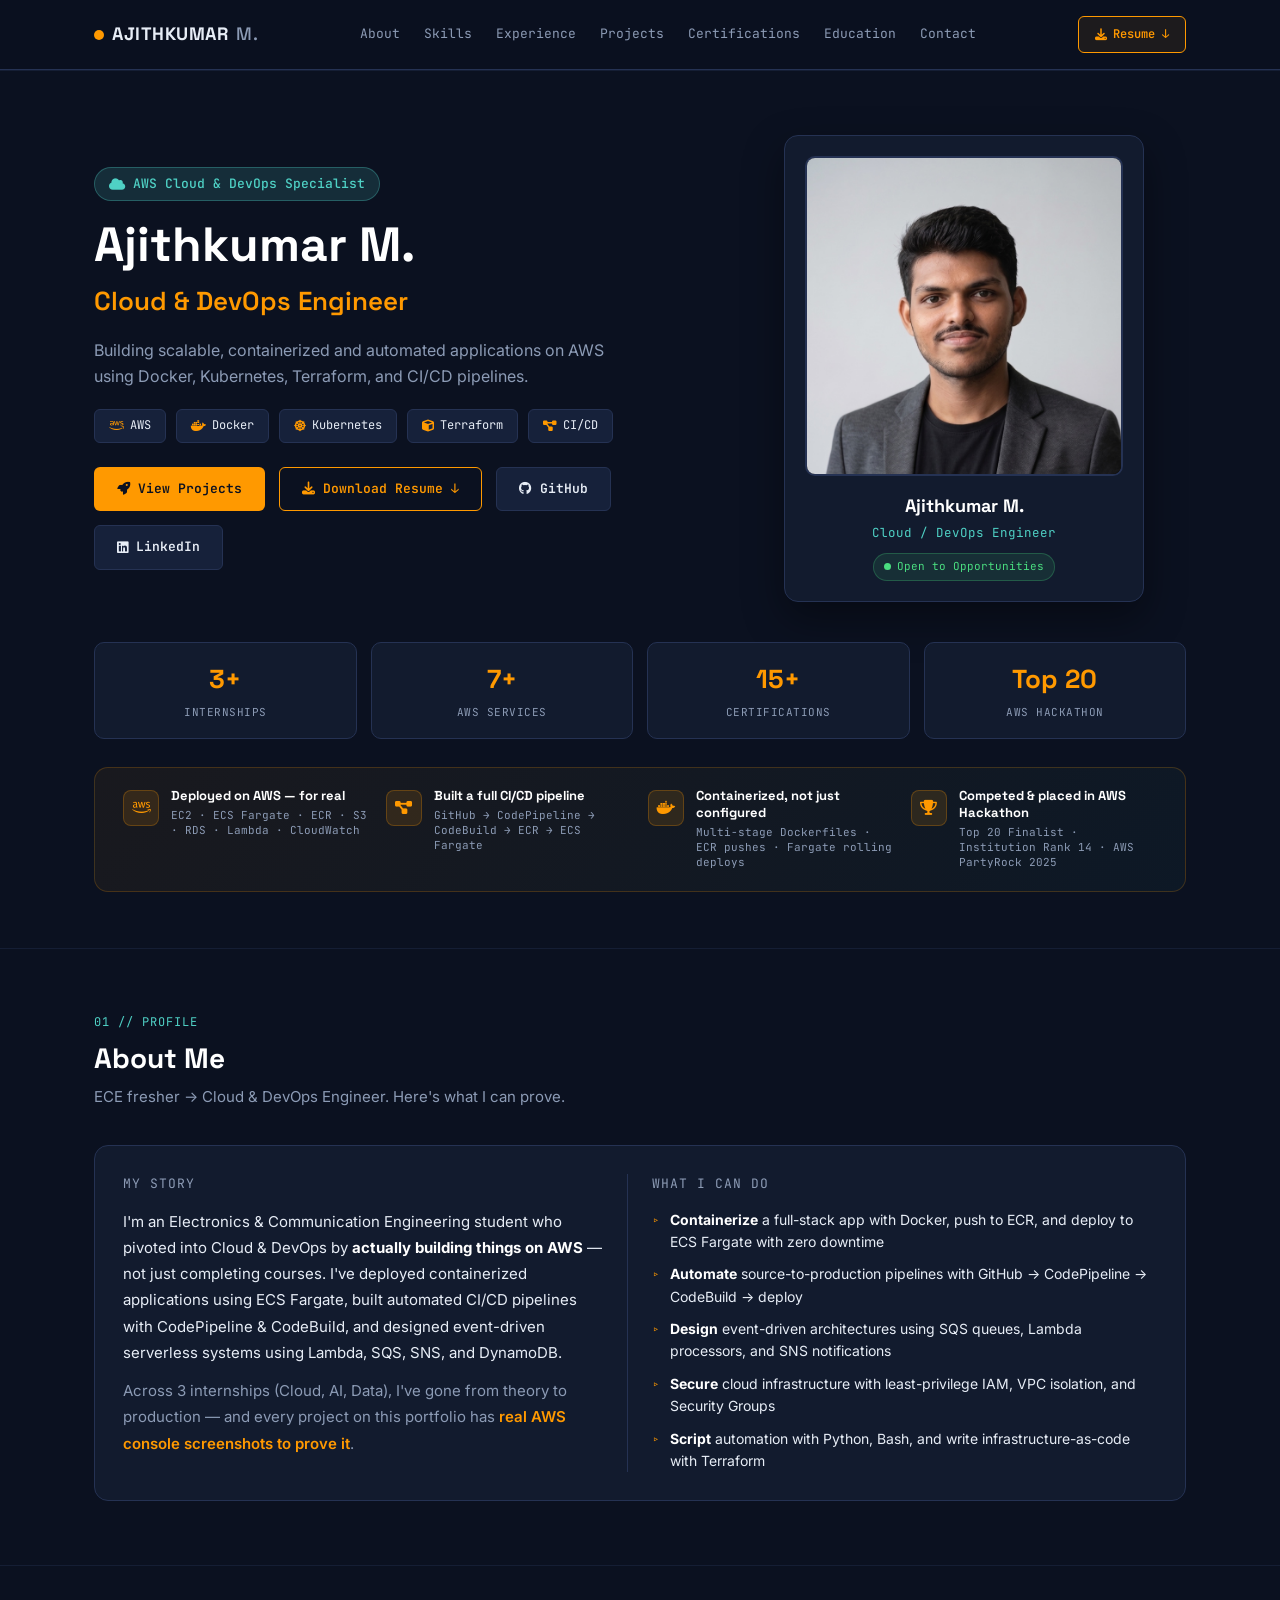
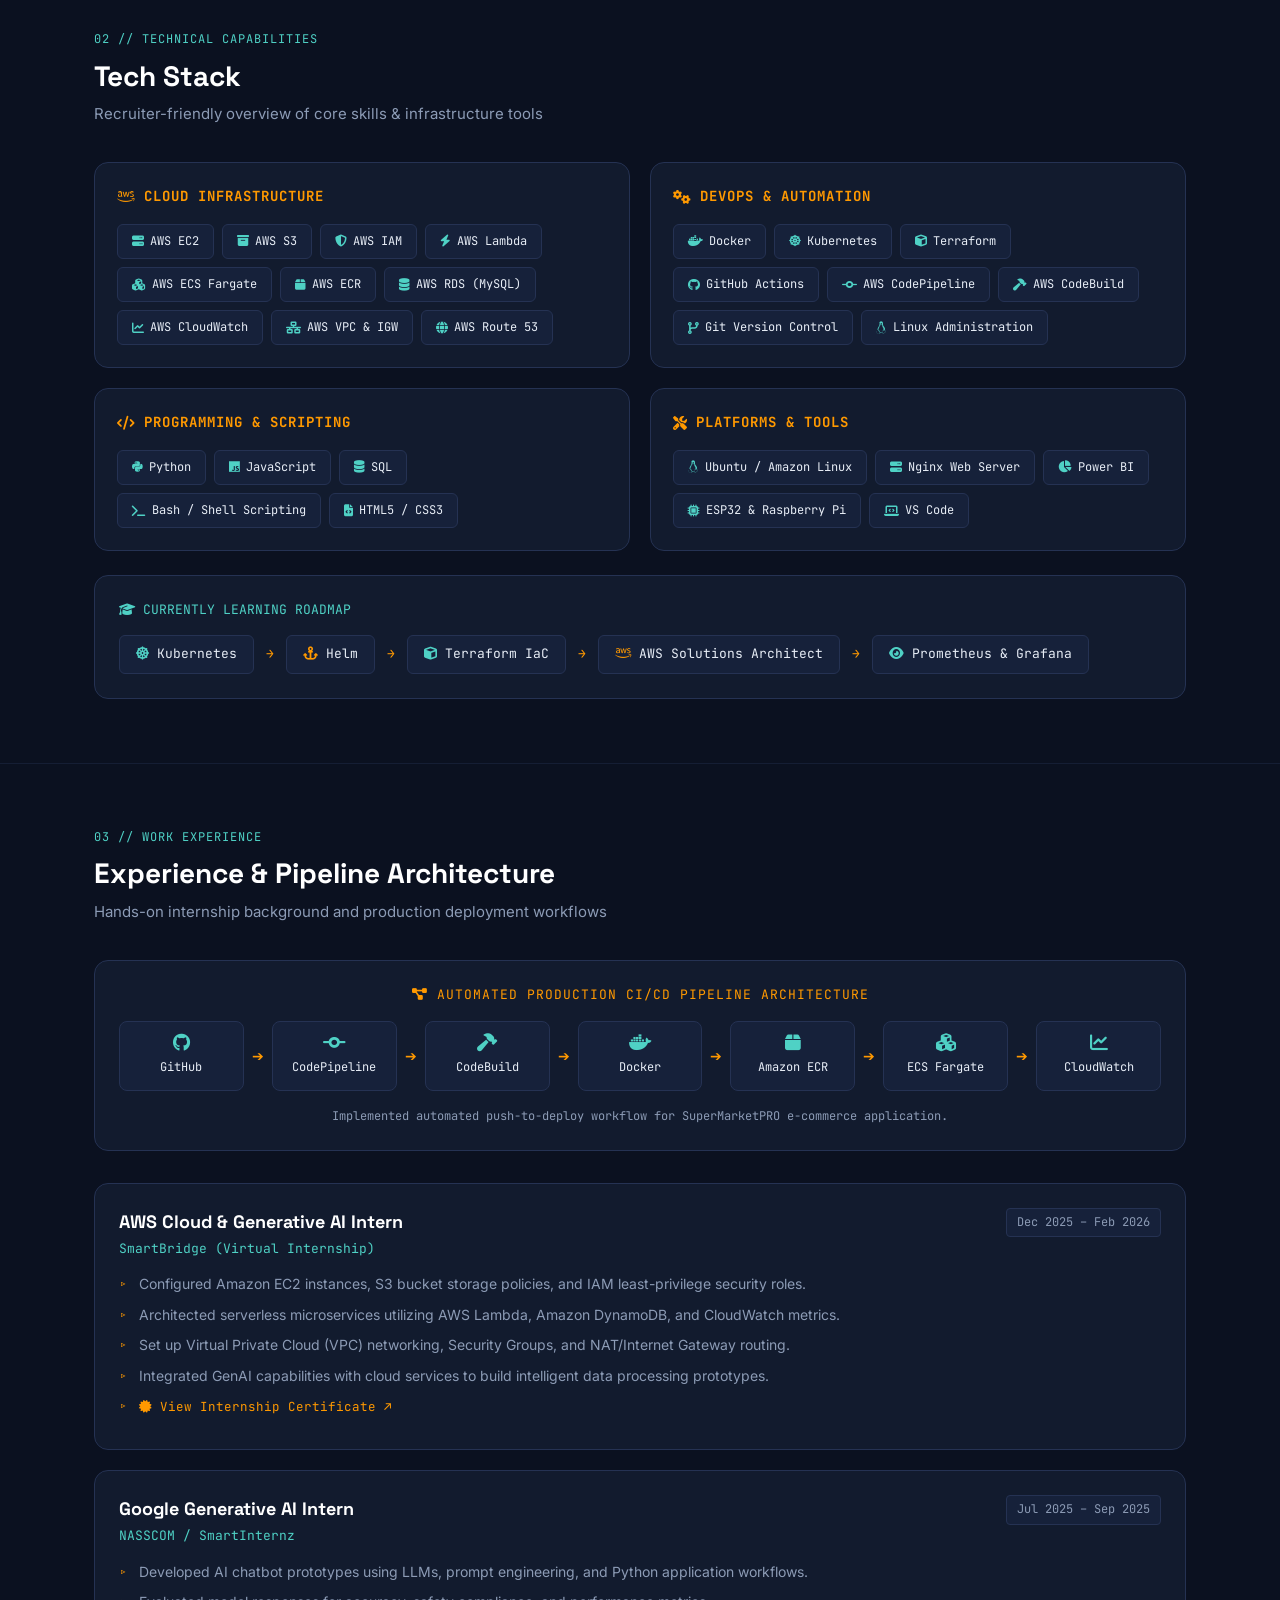
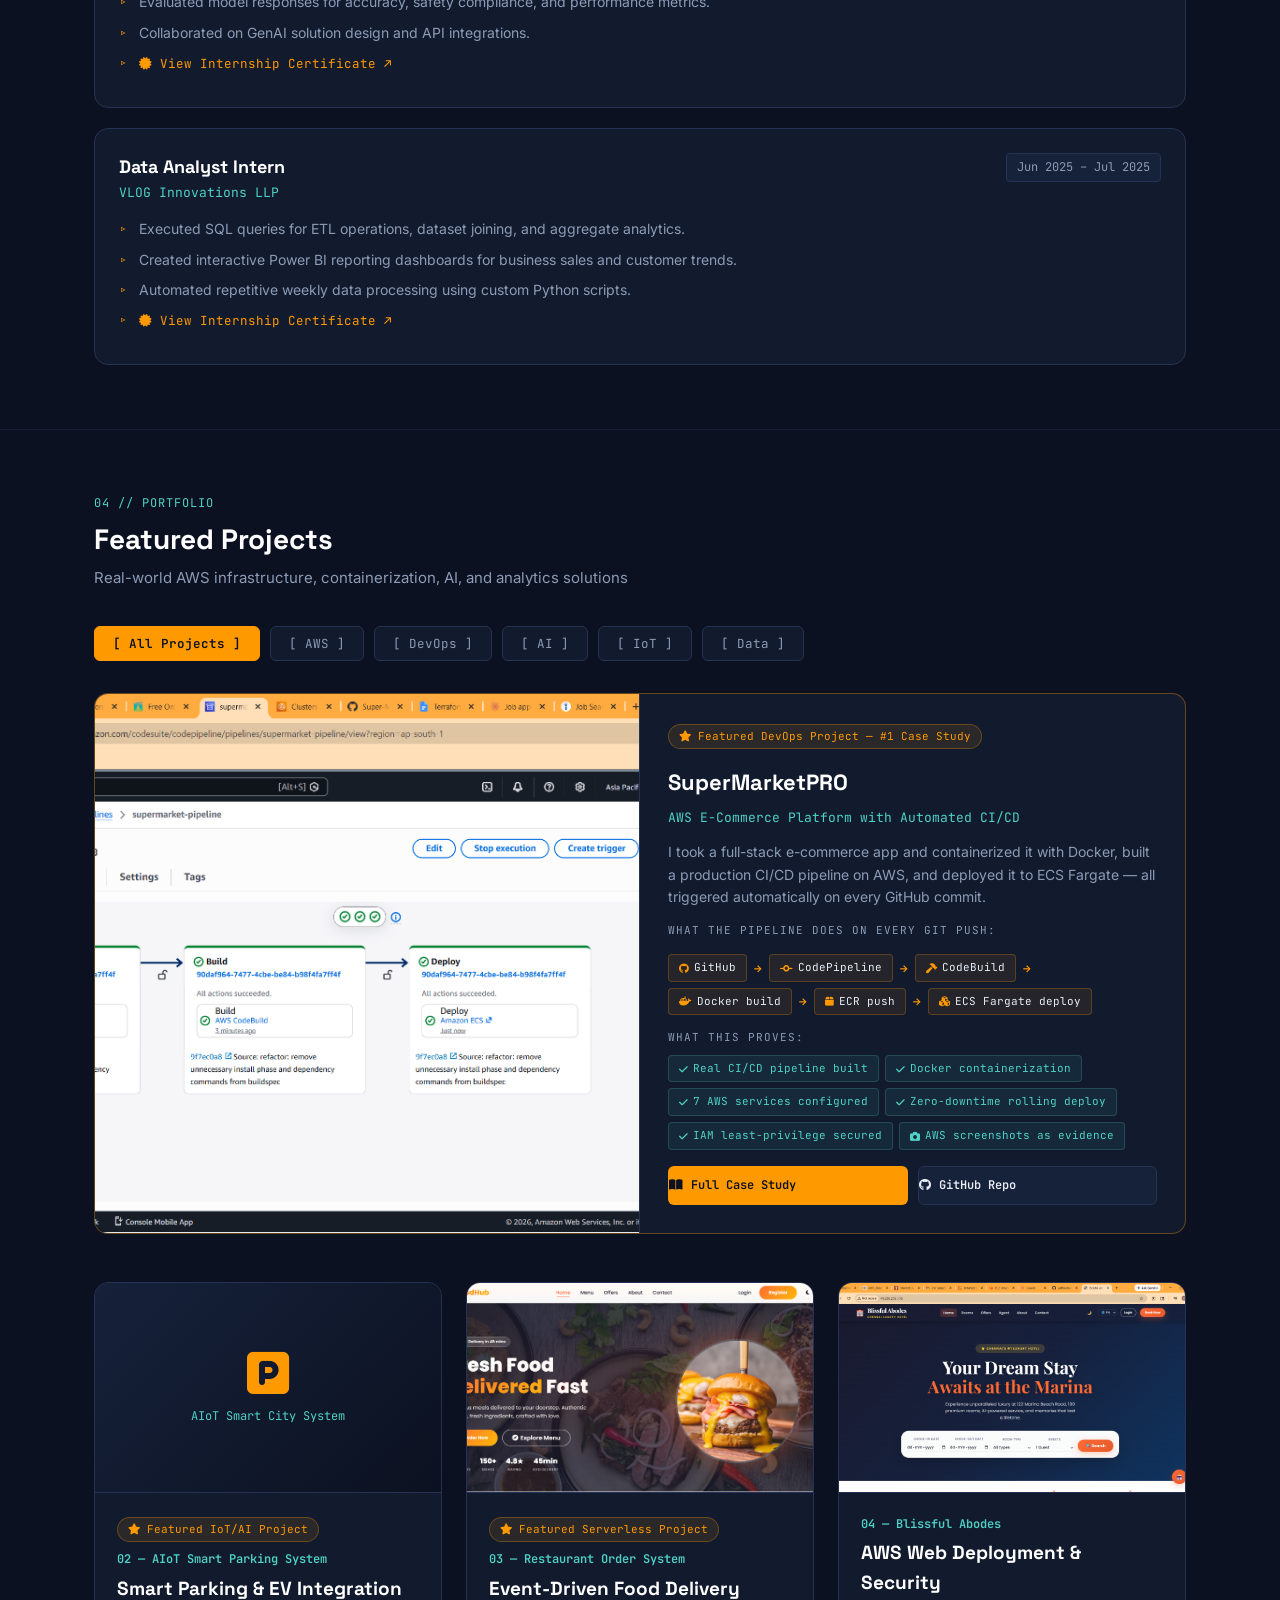
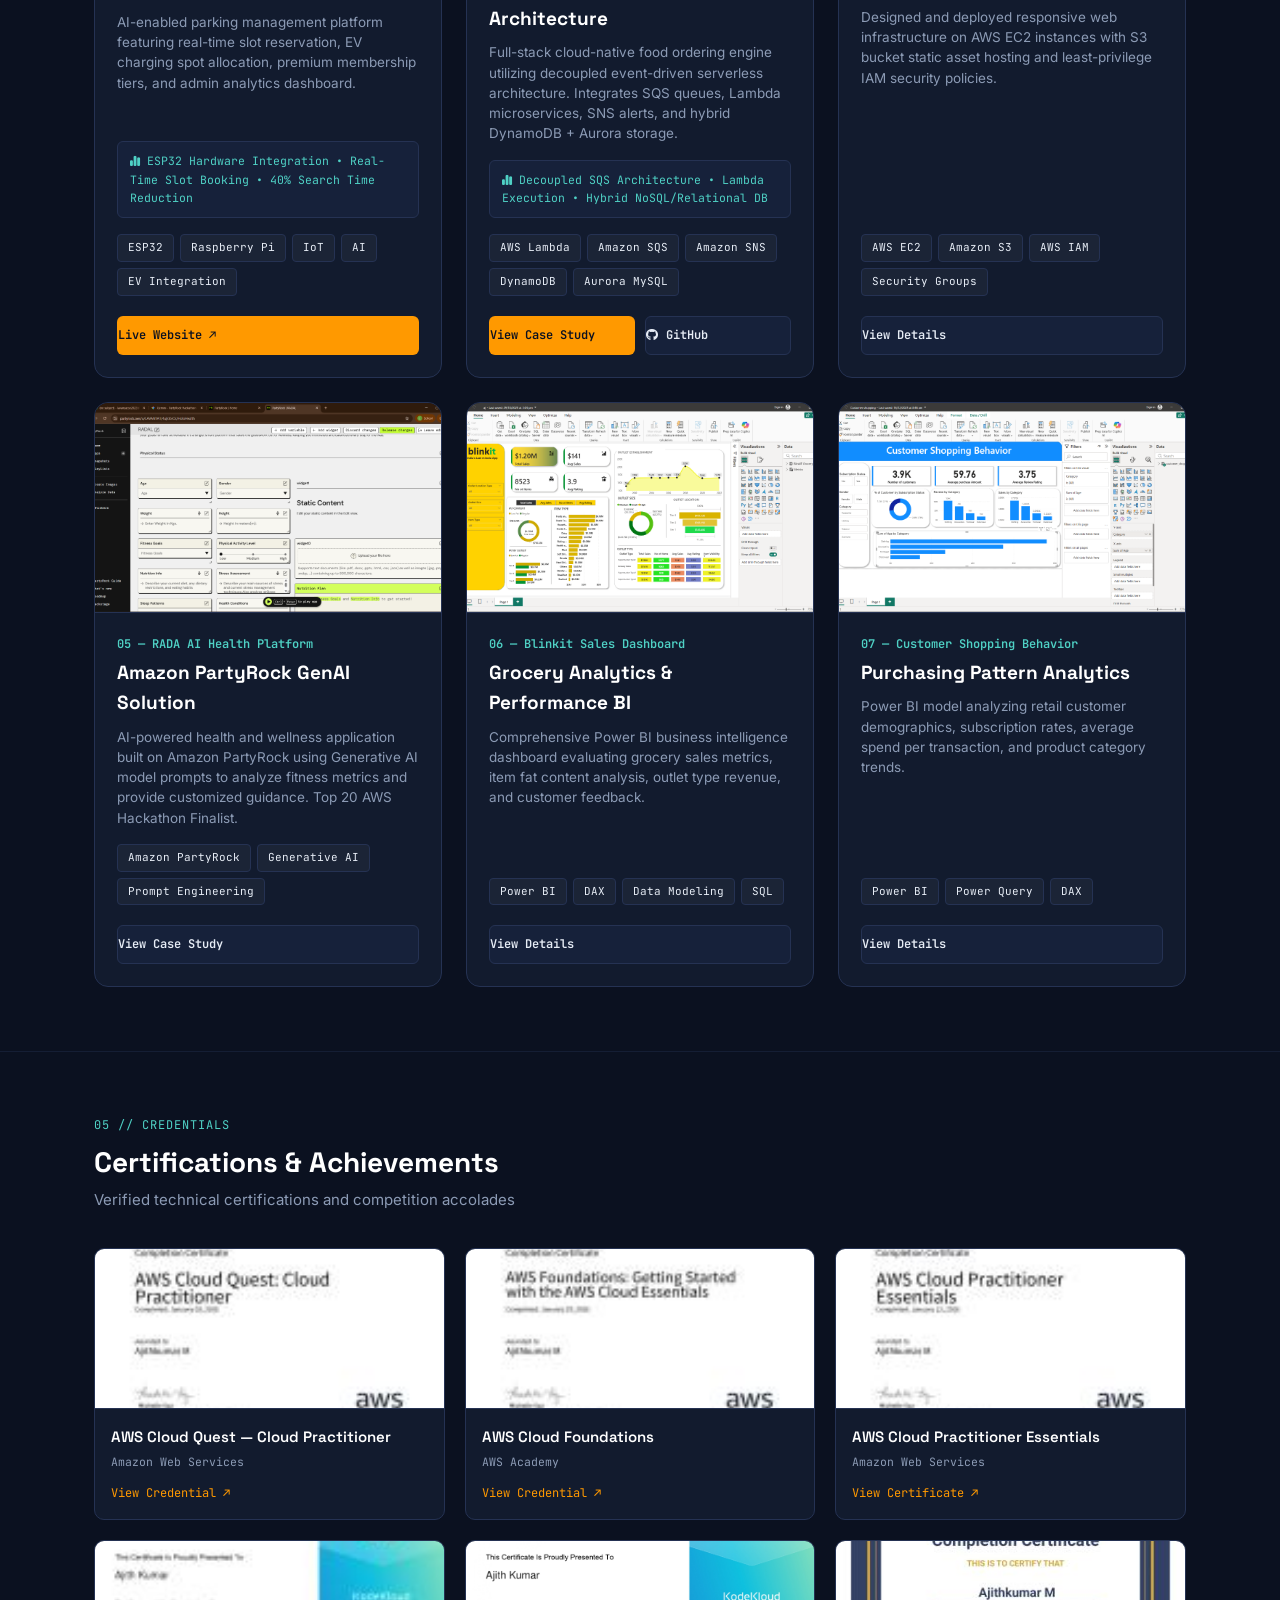
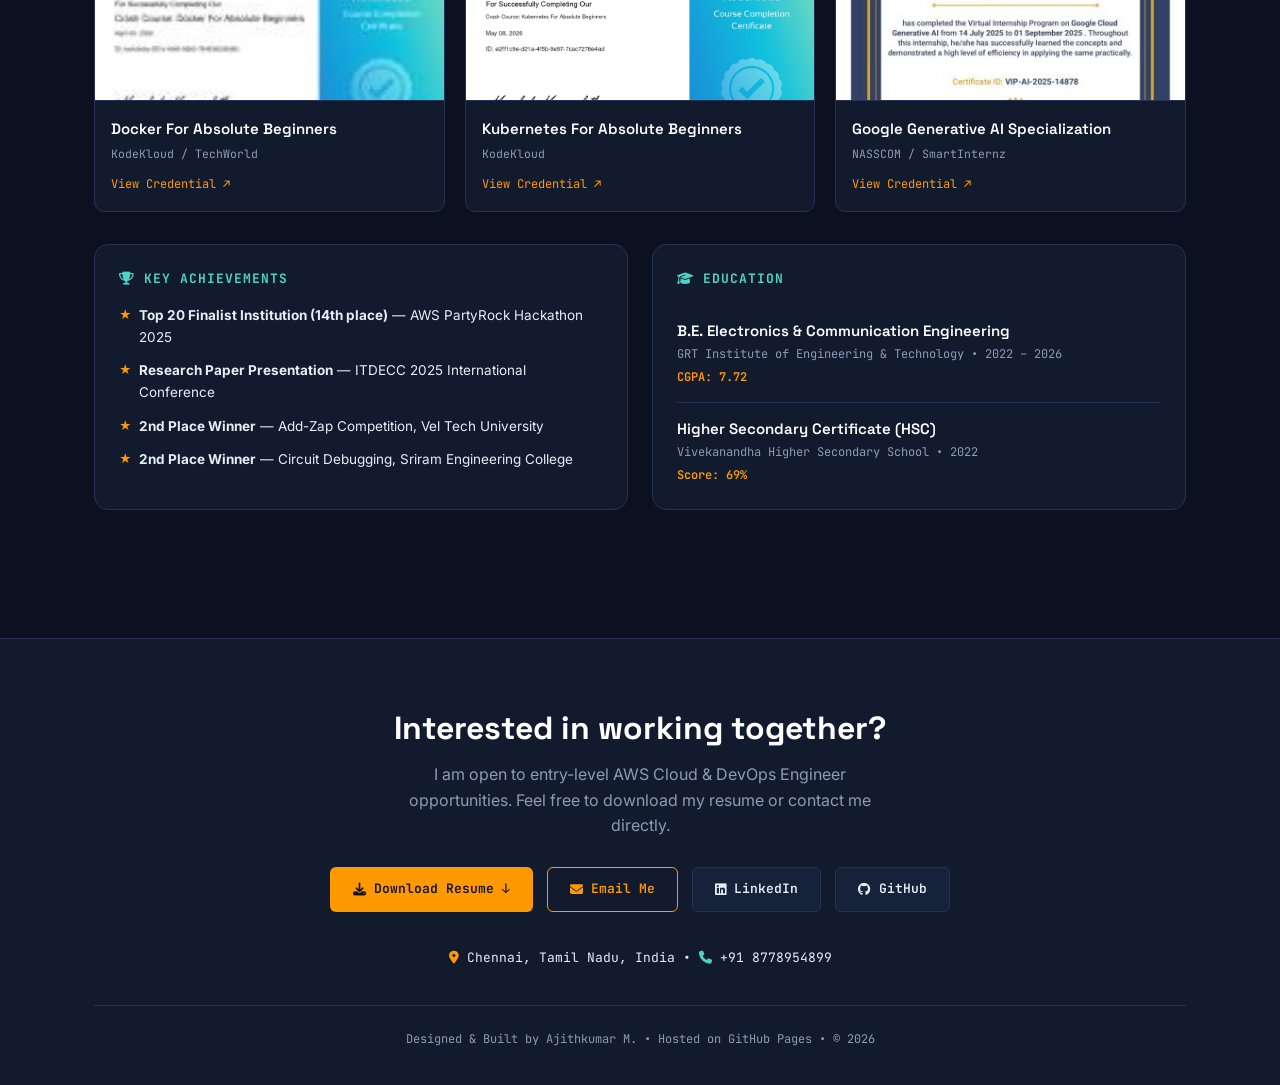
==== commit b59664ac: "feat: add sticky navigation to case studies and update portfolio with social metadata and proof-of-w" ====
--- a/index.html
+++ b/index.html
@@ -5,6 +5,17 @@
 <meta name="viewport" content="width=device-width, initial-scale=1.0">
 <title>Ajithkumar M. — Cloud & DevOps Engineer</title>
 <meta name="description" content="Portfolio of Ajithkumar M. — AWS Cloud & DevOps Engineer specializing in scalable AWS infrastructure, Docker containerization, Kubernetes, Terraform, and CI/CD pipelines.">
+<!-- Open Graph / LinkedIn / Twitter -->
+<meta property="og:type" content="website">
+<meta property="og:url" content="https://ajithkumar31082004-bit.github.io/PORTFOLIO/">
+<meta property="og:title" content="Ajithkumar M. — Cloud & DevOps Engineer">
+<meta property="og:description" content="AWS Cloud & DevOps Engineer — Docker, Kubernetes, Terraform, CI/CD. 3 internships, 15+ certifications, Top 20 AWS Hackathon Finalist.">
+<meta property="og:image" content="images/ajithkumar_profile.jpg">
+<meta name="twitter:card" content="summary_large_image">
+<meta name="twitter:title" content="Ajithkumar M. — Cloud & DevOps Engineer">
+<meta name="twitter:description" content="AWS Cloud & DevOps Engineer — Docker, Kubernetes, Terraform, CI/CD.">
+<meta name="twitter:image" content="images/ajithkumar_profile.jpg">
+<link rel="canonical" href="https://ajithkumar31082004-bit.github.io/PORTFOLIO/">
 <!-- Google Fonts -->
 <link rel="preconnect" href="https://fonts.googleapis.com">
 <link rel="preconnect" href="https://fonts.gstatic.com" crossorigin>
@@ -177,6 +188,55 @@
   }
   .stat-value { font-family: var(--display); font-size: 26px; font-weight: 700; color: var(--orange); }
   .stat-label { font-family: var(--mono); font-size: 11px; color: var(--muted); text-transform: uppercase; margin-top: 4px; letter-spacing: 0.5px; }
+
+  /* PROOF STRIP */
+  .proof-strip {
+    margin-top: 28px;
+    background: linear-gradient(135deg, rgba(255,153,0,0.06) 0%, rgba(79,209,197,0.04) 100%);
+    border: 1px solid rgba(255,153,0,0.2);
+    border-radius: var(--radius-lg); padding: 20px 28px;
+    display: grid; grid-template-columns: repeat(4, 1fr); gap: 16px;
+  }
+  @media (max-width: 860px) { .proof-strip { grid-template-columns: repeat(2, 1fr); } }
+  @media (max-width: 480px) { .proof-strip { grid-template-columns: 1fr; } }
+  .proof-item { display: flex; align-items: flex-start; gap: 12px; }
+  .proof-icon {
+    width: 36px; height: 36px; border-radius: 8px; flex-shrink: 0;
+    background: rgba(255,153,0,0.12); border: 1px solid rgba(255,153,0,0.25);
+    display: flex; align-items: center; justify-content: center;
+    color: var(--orange); font-size: 15px; margin-top: 2px;
+  }
+  .proof-text .proof-claim { font-family: var(--display); font-size: 13px; font-weight: 700; color: #FFF; line-height: 1.3; }
+  .proof-text .proof-evidence { font-family: var(--mono); font-size: 11px; color: var(--muted); margin-top: 3px; line-height: 1.4; }
+
+  /* FEATURED FULL-WIDTH PROJECT CARD */
+  .featured-full {
+    background: var(--surface); border: 1px solid rgba(255,153,0,0.35); border-radius: var(--radius-lg);
+    overflow: hidden; margin-bottom: 24px; transition: border-color .2s ease;
+  }
+  .featured-full:hover { border-color: var(--orange); }
+  .featured-full-inner { display: grid; grid-template-columns: 1fr 1fr; }
+  @media (max-width: 768px) { .featured-full-inner { grid-template-columns: 1fr; } }
+  .featured-full-img { position: relative; min-height: 280px; background: var(--surface-2); overflow: hidden; border-right: 1px solid var(--border); }
+  @media (max-width: 768px) { .featured-full-img { border-right: none; border-bottom: 1px solid var(--border); min-height: 200px; } }
+  .featured-full-img img { width: 100%; height: 100%; object-fit: cover; transition: transform .3s ease; }
+  .featured-full:hover .featured-full-img img { transform: scale(1.03); }
+  .featured-full-body { padding: 28px; display: flex; flex-direction: column; justify-content: space-between; }
+  .mini-pipeline { display: flex; align-items: center; flex-wrap: wrap; gap: 6px; margin: 14px 0; }
+  .mini-pipe-step {
+    font-family: var(--mono); font-size: 11px; padding: 4px 10px; border-radius: 4px;
+    background: rgba(255,153,0,0.08); border: 1px solid rgba(255,153,0,0.25); color: var(--text);
+    display: inline-flex; align-items: center; gap: 5px;
+  }
+  .mini-pipe-step i { color: var(--orange); font-size: 10px; }
+  .mini-pipe-arrow { color: var(--orange); font-size: 10px; font-weight: bold; }
+  .proof-tags { display: flex; flex-wrap: wrap; gap: 6px; margin-bottom: 16px; }
+  .proof-tag-item {
+    font-family: var(--mono); font-size: 11px; padding: 4px 10px; border-radius: 4px;
+    background: rgba(79,209,197,0.08); border: 1px solid rgba(79,209,197,0.2); color: var(--teal);
+    display: inline-flex; align-items: center; gap: 5px;
+  }
+  .proof-tag-item i { font-size: 10px; }
 
   /* SECTION STYLING */
   section { padding: 64px 0; border-top: 1px solid rgba(37, 50, 83, 0.4); }
@@ -437,6 +497,38 @@
         <div class="stat-label">AWS Hackathon</div>
       </div>
     </div>
+
+    <!-- PROOF STRIP -->
+    <div class="proof-strip">
+      <div class="proof-item">
+        <div class="proof-icon"><i class="fa-brands fa-aws"></i></div>
+        <div class="proof-text">
+          <div class="proof-claim">Deployed on AWS — for real</div>
+          <div class="proof-evidence">EC2 · ECS Fargate · ECR · S3 · RDS · Lambda · CloudWatch</div>
+        </div>
+      </div>
+      <div class="proof-item">
+        <div class="proof-icon"><i class="fa-solid fa-diagram-project"></i></div>
+        <div class="proof-text">
+          <div class="proof-claim">Built a full CI/CD pipeline</div>
+          <div class="proof-evidence">GitHub → CodePipeline → CodeBuild → ECR → ECS Fargate</div>
+        </div>
+      </div>
+      <div class="proof-item">
+        <div class="proof-icon"><i class="fa-brands fa-docker"></i></div>
+        <div class="proof-text">
+          <div class="proof-claim">Containerized, not just configured</div>
+          <div class="proof-evidence">Multi-stage Dockerfiles · ECR pushes · Fargate rolling deploys</div>
+        </div>
+      </div>
+      <div class="proof-item">
+        <div class="proof-icon"><i class="fa-solid fa-trophy"></i></div>
+        <div class="proof-text">
+          <div class="proof-claim">Competed &amp; placed in AWS Hackathon</div>
+          <div class="proof-evidence">Top 20 Finalist · Institution Rank 14 · AWS PartyRock 2025</div>
+        </div>
+      </div>
+    </div>
   </div>
 </section>
 
@@ -446,14 +538,52 @@
     <div class="section-head">
       <div class="num">01 // PROFILE</div>
       <h2>About Me</h2>
-    </div>
-    <div style="background:var(--surface); border:1px solid var(--border); border-radius:var(--radius-lg); padding:28px;">
-      <p style="color:var(--text); font-size:16px; line-height:1.7; max-width:85ch;">
-        AWS Cloud &amp; DevOps Engineer with practical experience in building containerized applications, configuring secure cloud infrastructure (EC2, S3, IAM, VPC, ECS Fargate), and automating software delivery pipelines with AWS CodePipeline, CodeBuild, Docker, and GitHub Actions. Skilled in Linux administration, Python scripting, SQL database operations, and serverless compute. Proven ability to design event-driven systems and present data-driven analytics. Actively seeking entry-level Cloud / DevOps opportunities to deploy high-availability systems.
-      </p>
+      <div class="section-subtitle">ECE fresher → Cloud & DevOps Engineer. Here's what I can prove.</div>
+    </div>
+    <div style="background:var(--surface); border:1px solid var(--border); border-radius:var(--radius-lg); padding:28px; display:grid; grid-template-columns:1fr 1fr; gap:24px;">
+      <div style="border-right:1px solid var(--border); padding-right:24px;">
+        <p style="color:var(--muted); font-size:13px; font-family:var(--mono); text-transform:uppercase; letter-spacing:1px; margin-bottom:14px;">My Story</p>
+        <p style="color:var(--text); font-size:15px; line-height:1.75;">
+          I'm an Electronics &amp; Communication Engineering student who pivoted into Cloud &amp; DevOps by <strong style="color:#FFF;">actually building things on AWS</strong> — not just completing courses. I've deployed containerized applications using ECS Fargate, built automated CI/CD pipelines with CodePipeline &amp; CodeBuild, and designed event-driven serverless systems using Lambda, SQS, SNS, and DynamoDB.
+        </p>
+        <p style="color:var(--muted); font-size:15px; line-height:1.75; margin-top:12px;">
+          Across 3 internships (Cloud, AI, Data), I've gone from theory to production — and every project on this portfolio has <span style="color:var(--orange); font-weight:600;">real AWS console screenshots to prove it</span>.
+        </p>
+      </div>
+      <div>
+        <p style="color:var(--muted); font-size:13px; font-family:var(--mono); text-transform:uppercase; letter-spacing:1px; margin-bottom:14px;">What I Can Do</p>
+        <ul style="list-style:none; padding:0; display:flex; flex-direction:column; gap:10px;">
+          <li style="display:flex; gap:10px; align-items:flex-start;">
+            <span style="color:var(--orange); font-family:var(--mono); font-size:13px; flex-shrink:0; margin-top:2px;">▹</span>
+            <span style="color:var(--text); font-size:14px;"><strong style="color:#FFF;">Containerize</strong> a full-stack app with Docker, push to ECR, and deploy to ECS Fargate with zero downtime</span>
+          </li>
+          <li style="display:flex; gap:10px; align-items:flex-start;">
+            <span style="color:var(--orange); font-family:var(--mono); font-size:13px; flex-shrink:0; margin-top:2px;">▹</span>
+            <span style="color:var(--text); font-size:14px;"><strong style="color:#FFF;">Automate</strong> source-to-production pipelines with GitHub → CodePipeline → CodeBuild → deploy</span>
+          </li>
+          <li style="display:flex; gap:10px; align-items:flex-start;">
+            <span style="color:var(--orange); font-family:var(--mono); font-size:13px; flex-shrink:0; margin-top:2px;">▹</span>
+            <span style="color:var(--text); font-size:14px;"><strong style="color:#FFF;">Design</strong> event-driven architectures using SQS queues, Lambda processors, and SNS notifications</span>
+          </li>
+          <li style="display:flex; gap:10px; align-items:flex-start;">
+            <span style="color:var(--orange); font-family:var(--mono); font-size:13px; flex-shrink:0; margin-top:2px;">▹</span>
+            <span style="color:var(--text); font-size:14px;"><strong style="color:#FFF;">Secure</strong> cloud infrastructure with least-privilege IAM, VPC isolation, and Security Groups</span>
+          </li>
+          <li style="display:flex; gap:10px; align-items:flex-start;">
+            <span style="color:var(--orange); font-family:var(--mono); font-size:13px; flex-shrink:0; margin-top:2px;">▹</span>
+            <span style="color:var(--text); font-size:14px;"><strong style="color:#FFF;">Script</strong> automation with Python, Bash, and write infrastructure-as-code with Terraform</span>
+          </li>
+        </ul>
+      </div>
     </div>
   </div>
 </section>
+<style>
+  @media (max-width: 768px) {
+    #about .wrap > div[style*="grid"] { grid-template-columns: 1fr !important; }
+    #about .wrap > div > div[style*="border-right"] { border-right: none !important; padding-right: 0 !important; border-bottom: 1px solid var(--border); padding-bottom: 20px; margin-bottom: 4px; }
+  }
+</style>
 
 <!-- RECRUITER-FRIENDLY TECH STACK SECTION -->
 <section id="skills">
@@ -651,34 +781,57 @@
     <!-- PROJECTS GRID -->
     <div class="projects-list">
 
-      <!-- PROJECT 01: SUPERMARKETPRO -->
-      <div class="project-card" data-category="aws devops">
-        <div class="project-img">
-          <img src="images/supermarket_pipeline.png" alt="AWS CodePipeline SuperMarketPRO Deployment Screenshot">
-        </div>
-        <div class="project-body">
-          <div>
-            <span class="featured-badge"><i class="fa-solid fa-star"></i> Featured DevOps Project</span>
-            <div class="project-num">01 — SuperMarketPRO</div>
-            <div class="project-title">AWS DevOps E-Commerce Platform</div>
-          </div>
-          <div class="project-desc">
-            Containerized a full-stack e-commerce web application using Docker and configured automated CI/CD deployment pipelines on AWS. Built source-to-deploy workflow triggered via GitHub commit.
-          </div>
-          <div class="project-metrics">
-            <i class="fa-solid fa-chart-simple"></i> 7 AWS Services • Docker Containerization • Automated CI/CD • ECS Fargate Deployment
-          </div>
-          <div class="project-tech">
-            <span class="tech-tag">AWS</span>
-            <span class="tech-tag">Docker</span>
-            <span class="tech-tag">ECR</span>
-            <span class="tech-tag">ECS Fargate</span>
-            <span class="tech-tag">CodeBuild</span>
-            <span class="tech-tag">CodePipeline</span>
-          </div>
-          <div class="project-actions">
-            <a class="btn primary" href="Super%20Market%20Pro.html" target="_blank" rel="noopener">View Case Study</a>
-            <a class="btn secondary" href="https://github.com/ajithkumar31082004-bit" target="_blank" rel="noopener"><i class="fa-brands fa-github"></i> GitHub</a>
+      <!-- PROJECT 01: SUPERMARKETPRO — FEATURED FULL WIDTH -->
+      <div class="featured-full" data-category="aws devops" style="grid-column: 1 / -1;">
+        <div class="featured-full-inner">
+          <div class="featured-full-img">
+            <img src="images/supermarket_pipeline.png" alt="AWS CodePipeline SuperMarketPRO Deployment Screenshot">
+          </div>
+          <div class="featured-full-body">
+            <div>
+              <span class="featured-badge"><i class="fa-solid fa-star"></i> Featured DevOps Project — #1 Case Study</span>
+              <div class="project-title" style="font-size:22px; margin-top:8px;">SuperMarketPRO</div>
+              <div style="font-family:var(--mono); font-size:13px; color:var(--teal); margin-top:2px; margin-bottom:12px;">AWS E-Commerce Platform with Automated CI/CD</div>
+              <p style="color:var(--muted); font-size:14px; line-height:1.6; margin-bottom:14px;">
+                I took a full-stack e-commerce app and containerized it with Docker, built a production CI/CD pipeline on AWS, and deployed it to ECS Fargate — all triggered automatically on every GitHub commit.
+              </p>
+
+              <!-- MINI PIPELINE -->
+              <div style="margin-bottom:14px;">
+                <div style="font-family:var(--mono); font-size:11px; color:var(--muted); text-transform:uppercase; letter-spacing:1px; margin-bottom:8px;">What the pipeline does on every git push:</div>
+                <div class="mini-pipeline">
+                  <span class="mini-pipe-step"><i class="fa-brands fa-github"></i> GitHub</span>
+                  <span class="mini-pipe-arrow">→</span>
+                  <span class="mini-pipe-step"><i class="fa-solid fa-code-commit"></i> CodePipeline</span>
+                  <span class="mini-pipe-arrow">→</span>
+                  <span class="mini-pipe-step"><i class="fa-solid fa-hammer"></i> CodeBuild</span>
+                  <span class="mini-pipe-arrow">→</span>
+                  <span class="mini-pipe-step"><i class="fa-brands fa-docker"></i> Docker build</span>
+                  <span class="mini-pipe-arrow">→</span>
+                  <span class="mini-pipe-step"><i class="fa-solid fa-box"></i> ECR push</span>
+                  <span class="mini-pipe-arrow">→</span>
+                  <span class="mini-pipe-step"><i class="fa-solid fa-cubes"></i> ECS Fargate deploy</span>
+                </div>
+              </div>
+
+              <!-- WHAT WAS PROVED -->
+              <div style="margin-bottom:16px;">
+                <div style="font-family:var(--mono); font-size:11px; color:var(--muted); text-transform:uppercase; letter-spacing:1px; margin-bottom:8px;">What this proves:</div>
+                <div class="proof-tags">
+                  <span class="proof-tag-item"><i class="fa-solid fa-check"></i> Real CI/CD pipeline built</span>
+                  <span class="proof-tag-item"><i class="fa-solid fa-check"></i> Docker containerization</span>
+                  <span class="proof-tag-item"><i class="fa-solid fa-check"></i> 7 AWS services configured</span>
+                  <span class="proof-tag-item"><i class="fa-solid fa-check"></i> Zero-downtime rolling deploy</span>
+                  <span class="proof-tag-item"><i class="fa-solid fa-check"></i> IAM least-privilege secured</span>
+                  <span class="proof-tag-item"><i class="fa-solid fa-camera"></i> AWS screenshots as evidence</span>
+                </div>
+              </div>
+            </div>
+
+            <div class="project-actions">
+              <a class="btn primary" href="Super%20Market%20Pro.html" target="_blank" rel="noopener"><i class="fa-solid fa-book-open"></i> Full Case Study</a>
+              <a class="btn secondary" href="https://github.com/ajithkumar31082004-bit/Super-Market-Website" target="_blank" rel="noopener"><i class="fa-brands fa-github"></i> GitHub Repo</a>
+            </div>
           </div>
         </div>
       </div>
@@ -741,8 +894,8 @@
             <span class="tech-tag">Aurora MySQL</span>
           </div>
           <div class="project-actions">
-            <a class="btn primary" href="Restaurant%20Order%20System.html" target="_blank" rel="noopener">View Details</a>
-            <a class="btn secondary" href="https://github.com/ajithkumar31082004-bit" target="_blank" rel="noopener"><i class="fa-brands fa-github"></i> GitHub</a>
+            <a class="btn primary" href="Restaurant%20Order%20System.html" target="_blank" rel="noopener">View Case Study</a>
+            <a class="btn secondary" href="https://github.com/ajithkumar31082004-bit/Restaurant-Order-System" target="_blank" rel="noopener"><i class="fa-brands fa-github"></i> GitHub</a>
           </div>
         </div>
       </div>
@@ -891,7 +1044,7 @@
         <div class="cert-body">
           <div class="cert-title">AWS Cloud Practitioner Essentials</div>
           <div class="cert-issuer">Amazon Web Services</div>
-          <a class="cert-link" href="certs/AWS Cloud Practitioner Essentials.jpeg" target="_blank" rel="noopener">View Certificate ↗</a>
+          <a class="cert-link" href="certs/AWS Cloud Practitioner Essentials.jpeg" target="_blank" rel="noopener" title="Opens certificate image">View Certificate ↗</a>
         </div>
       </div>
 
@@ -927,7 +1080,7 @@
         <div class="cert-body">
           <div class="cert-title">Google Generative AI Specialization</div>
           <div class="cert-issuer">NASSCOM / SmartInternz</div>
-          <a class="cert-link" href="certs/Google Generative AI Intern.jpeg" target="_blank" rel="noopener">View Certificate ↗</a>
+          <a class="cert-link" href="https://drive.google.com/file/d/1LSKiX3r5ztqG484BQiEwEvqm98swf3I_/view?usp=drive_link" target="_blank" rel="noopener">View Credential ↗</a>
         </div>
       </div>
     </div>
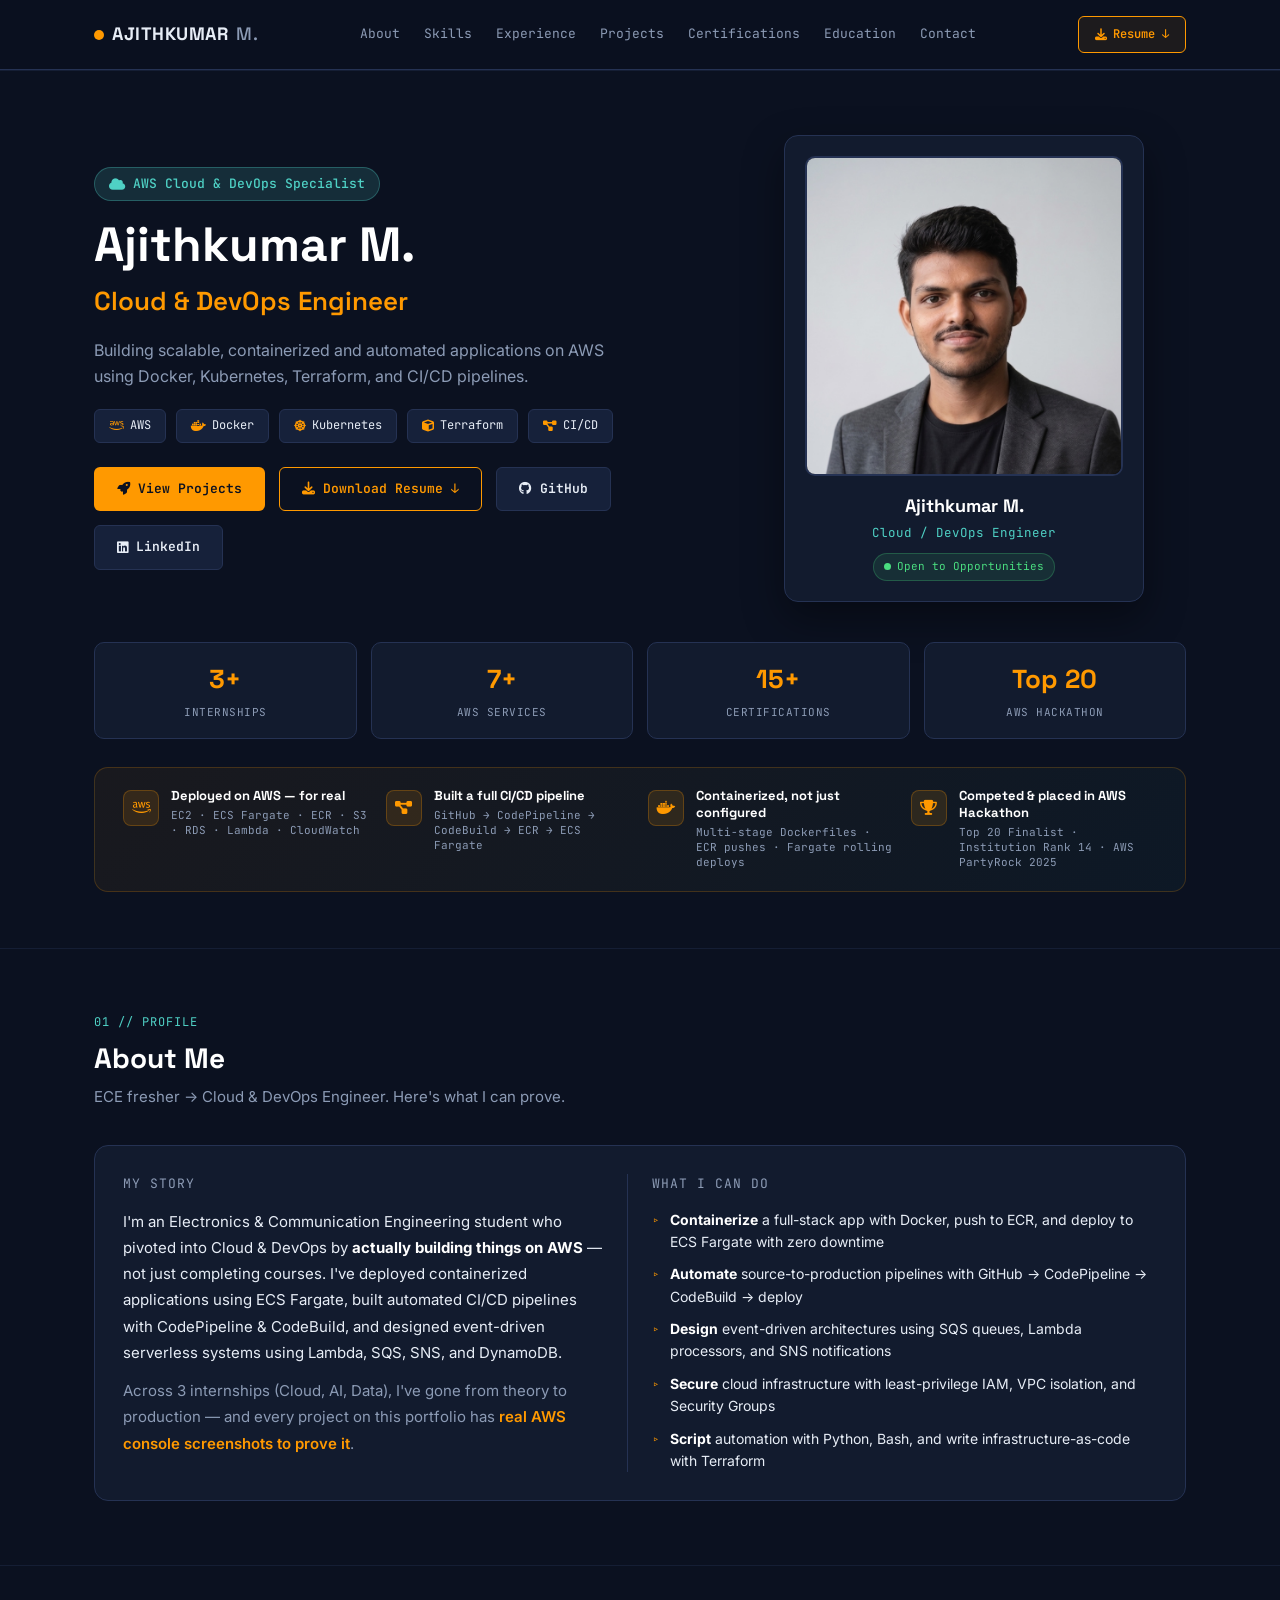
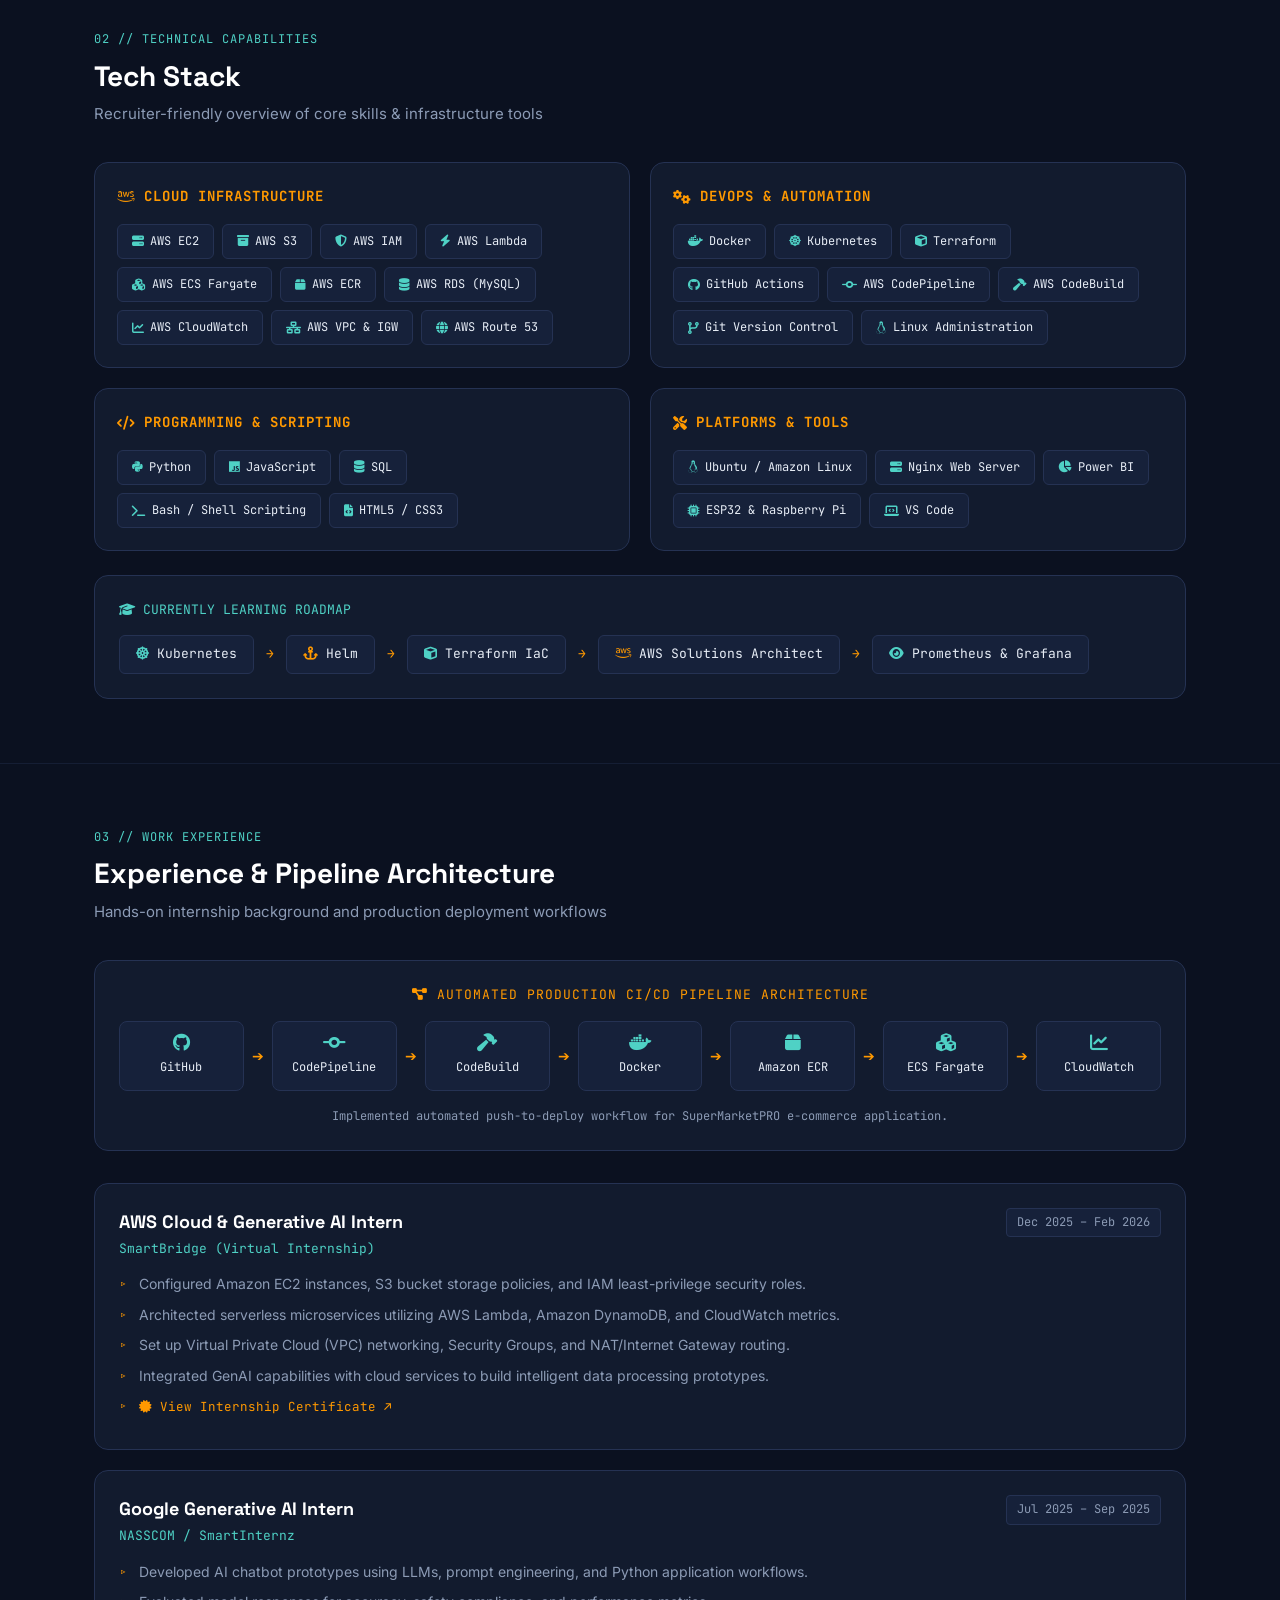
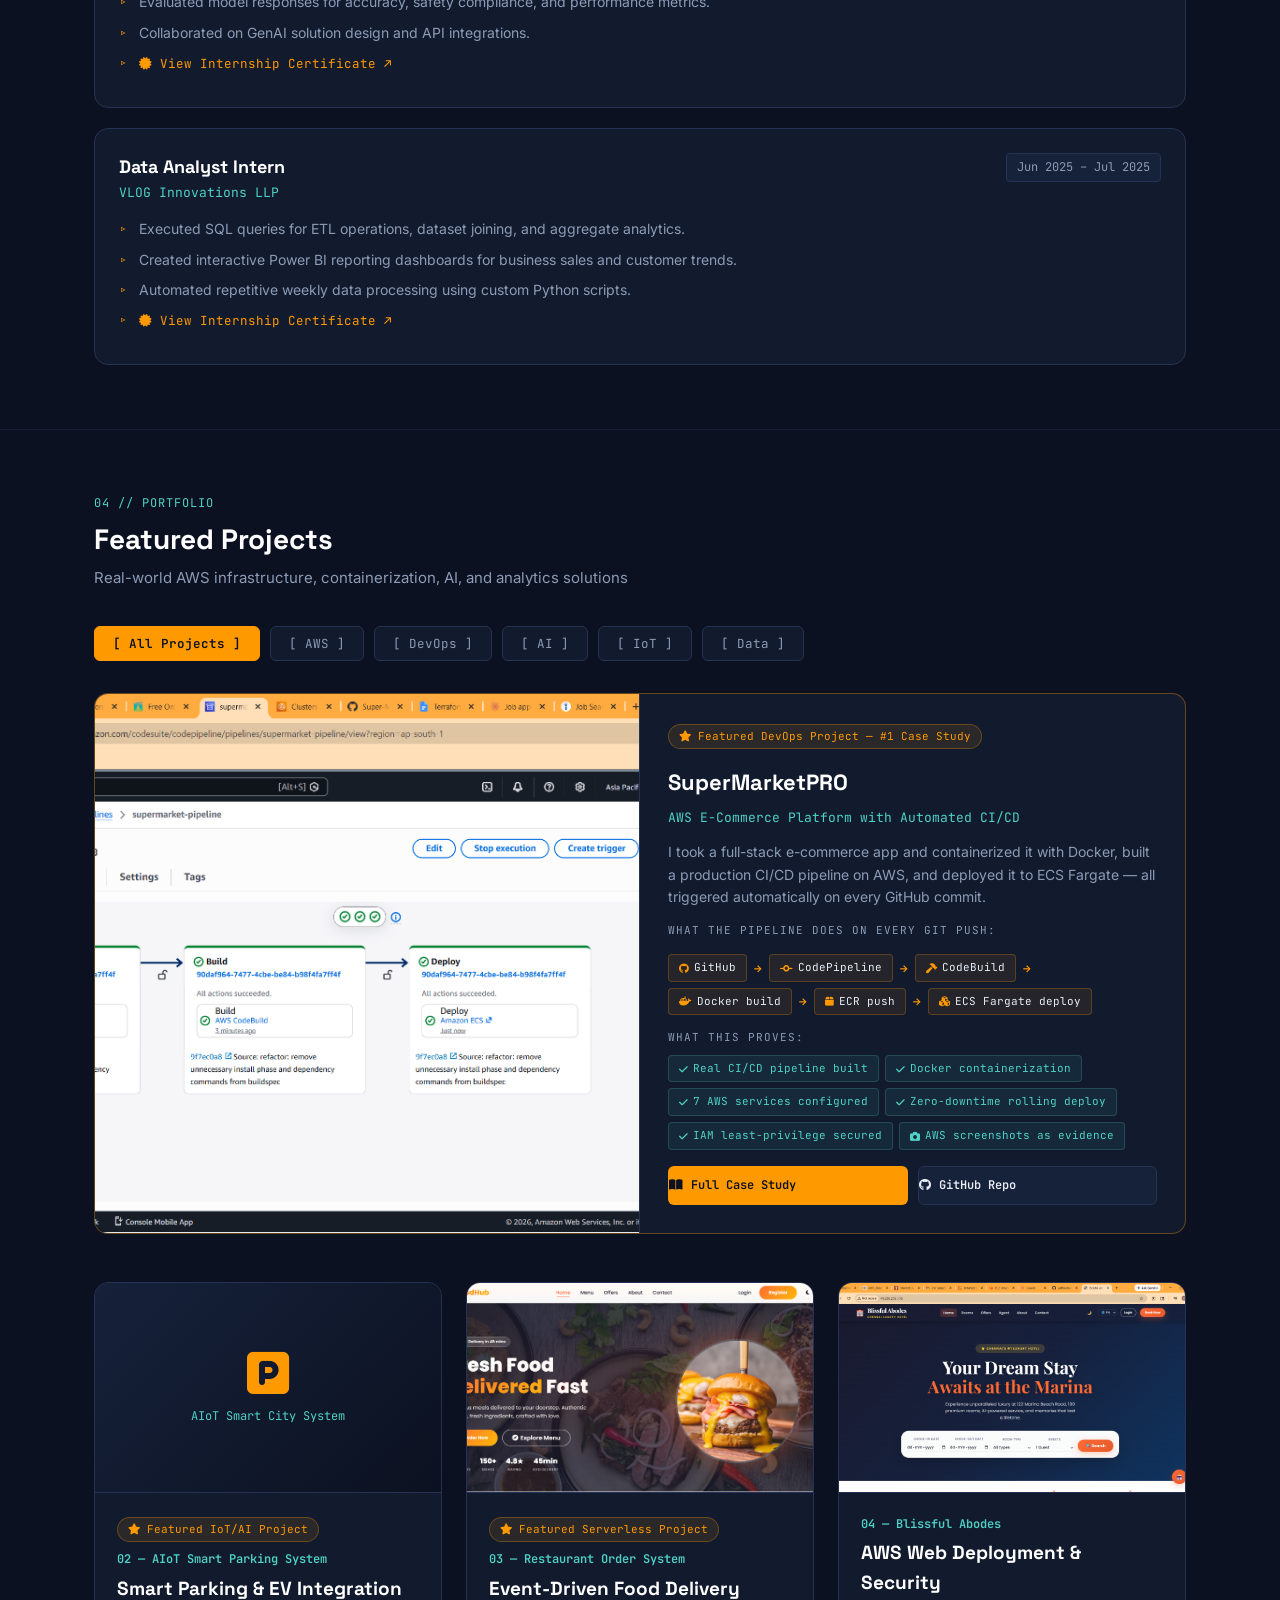
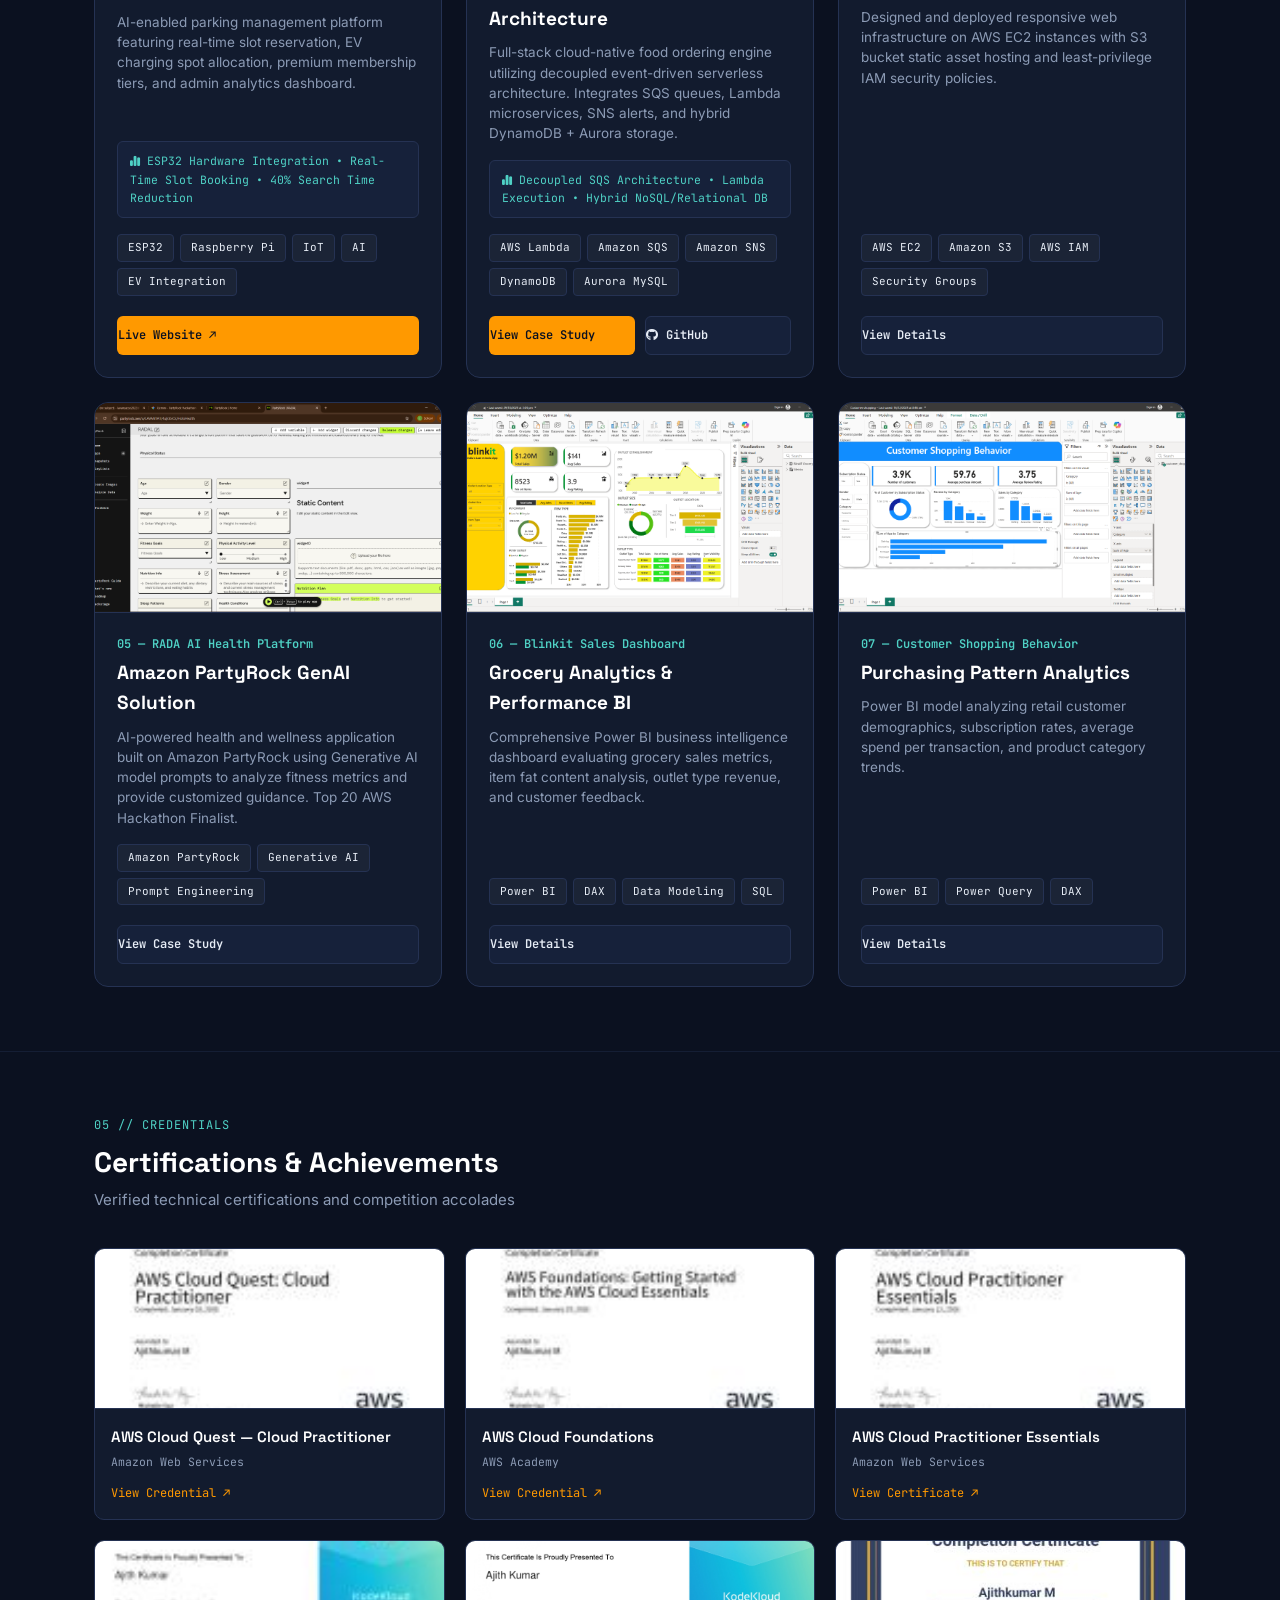
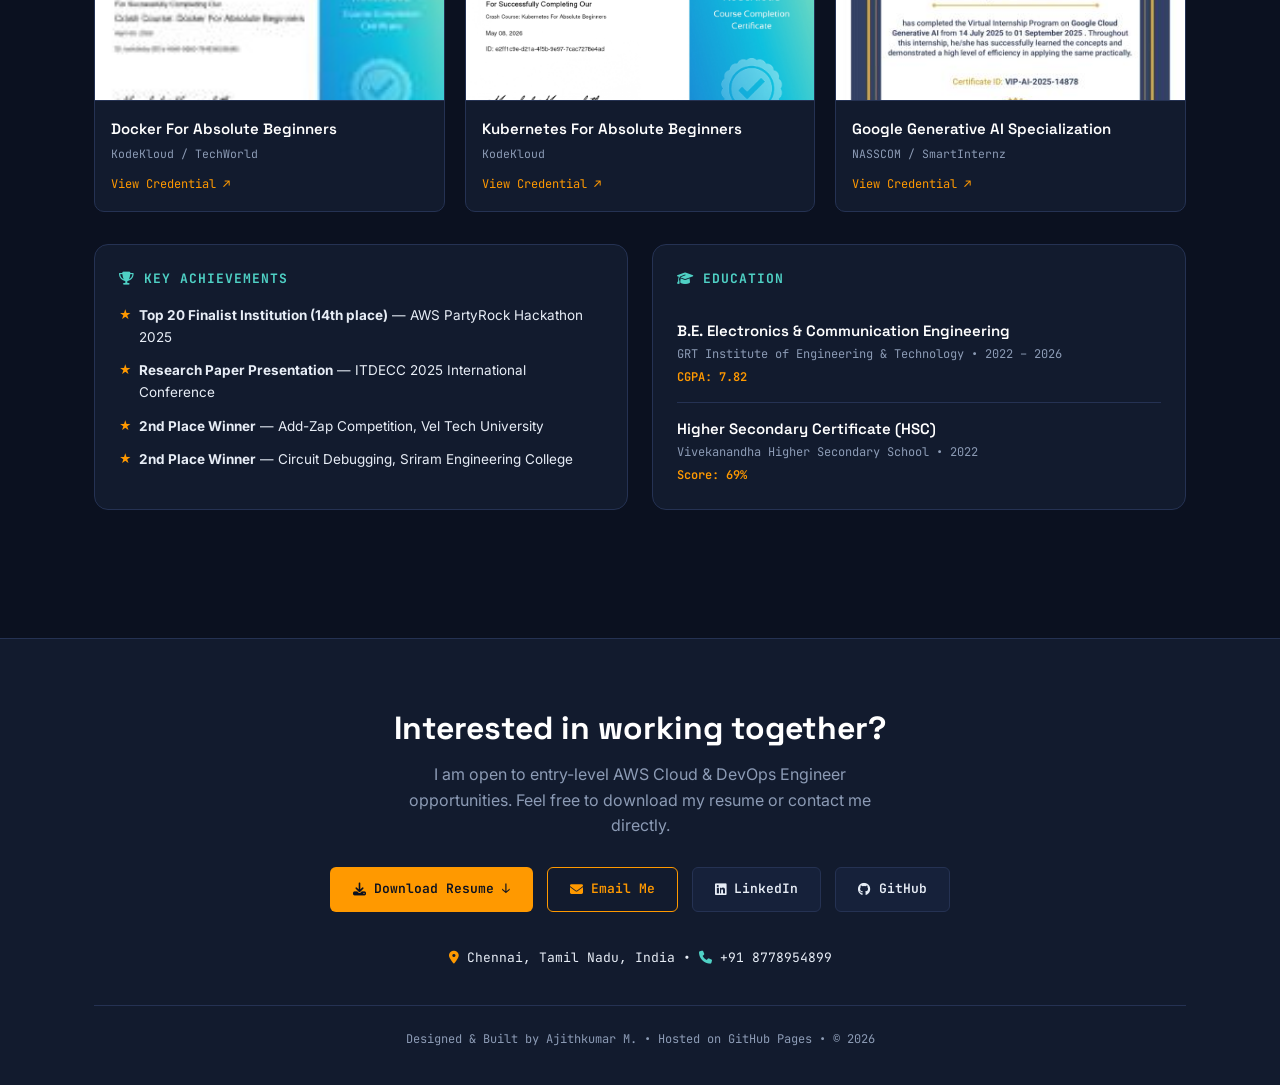
==== commit 8d71022b: "fix: update academic CGPA in index.html" ====
--- a/index.html
+++ b/index.html
@@ -1102,7 +1102,7 @@
         <div class="edu-item">
           <div class="edu-degree">B.E. Electronics &amp; Communication Engineering</div>
           <div class="edu-meta">GRT Institute of Engineering &amp; Technology • 2022 – 2026</div>
-          <div class="edu-score">CGPA: 7.72</div>
+          <div class="edu-score">CGPA: 7.82</div>
         </div>
         <div class="edu-item">
           <div class="edu-degree">Higher Secondary Certificate (HSC)</div>
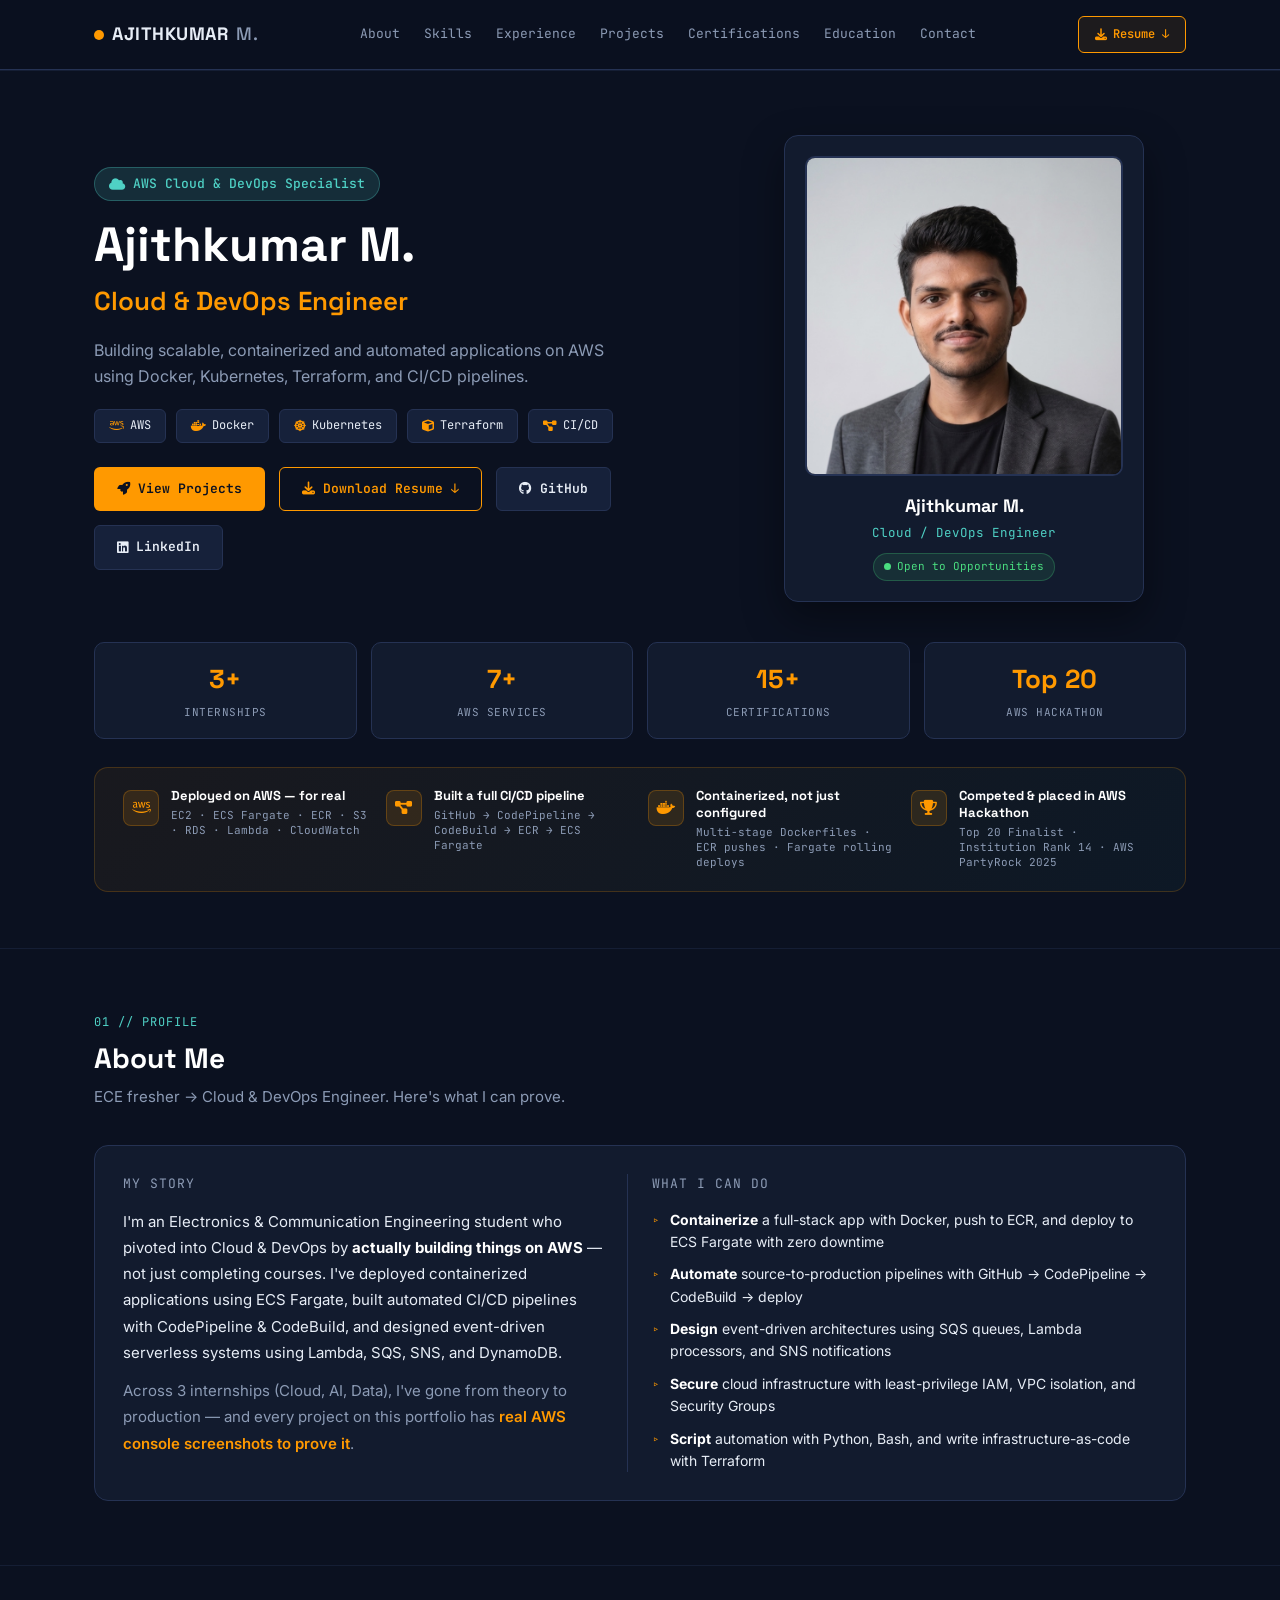
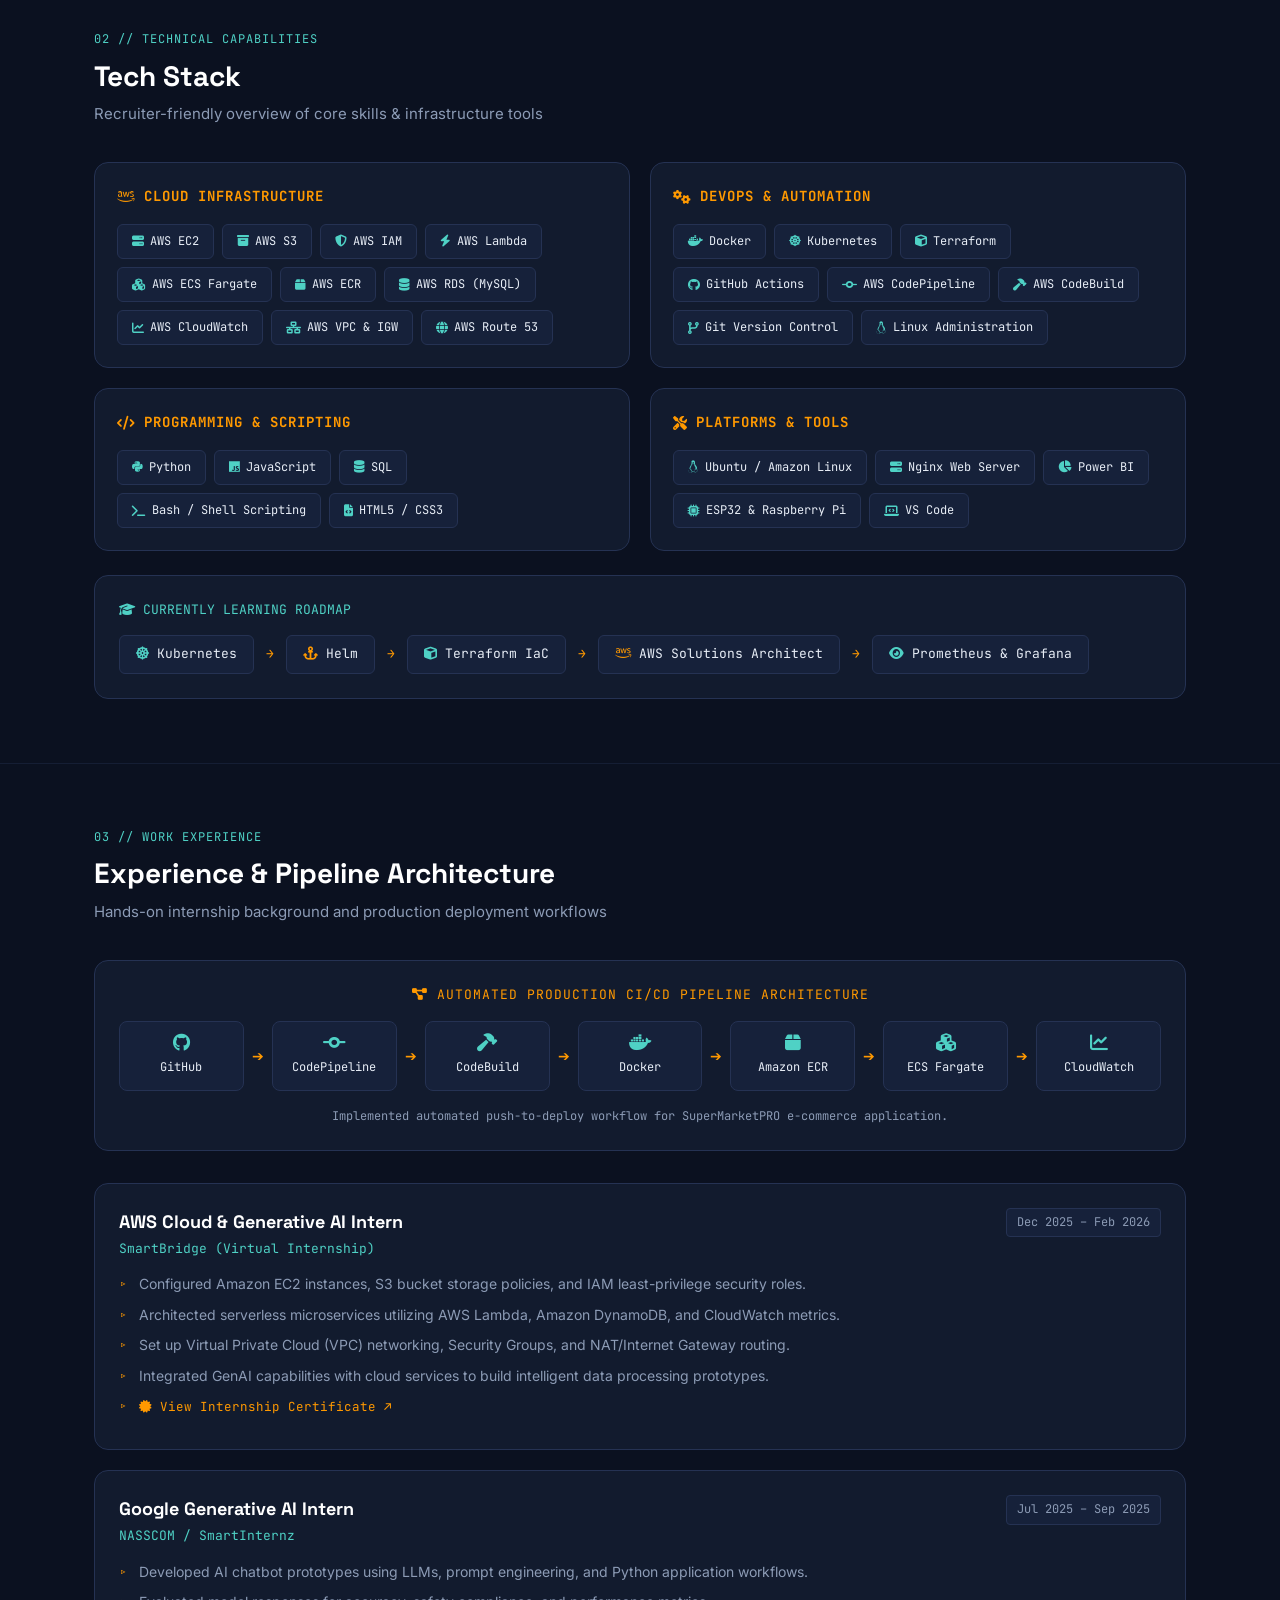
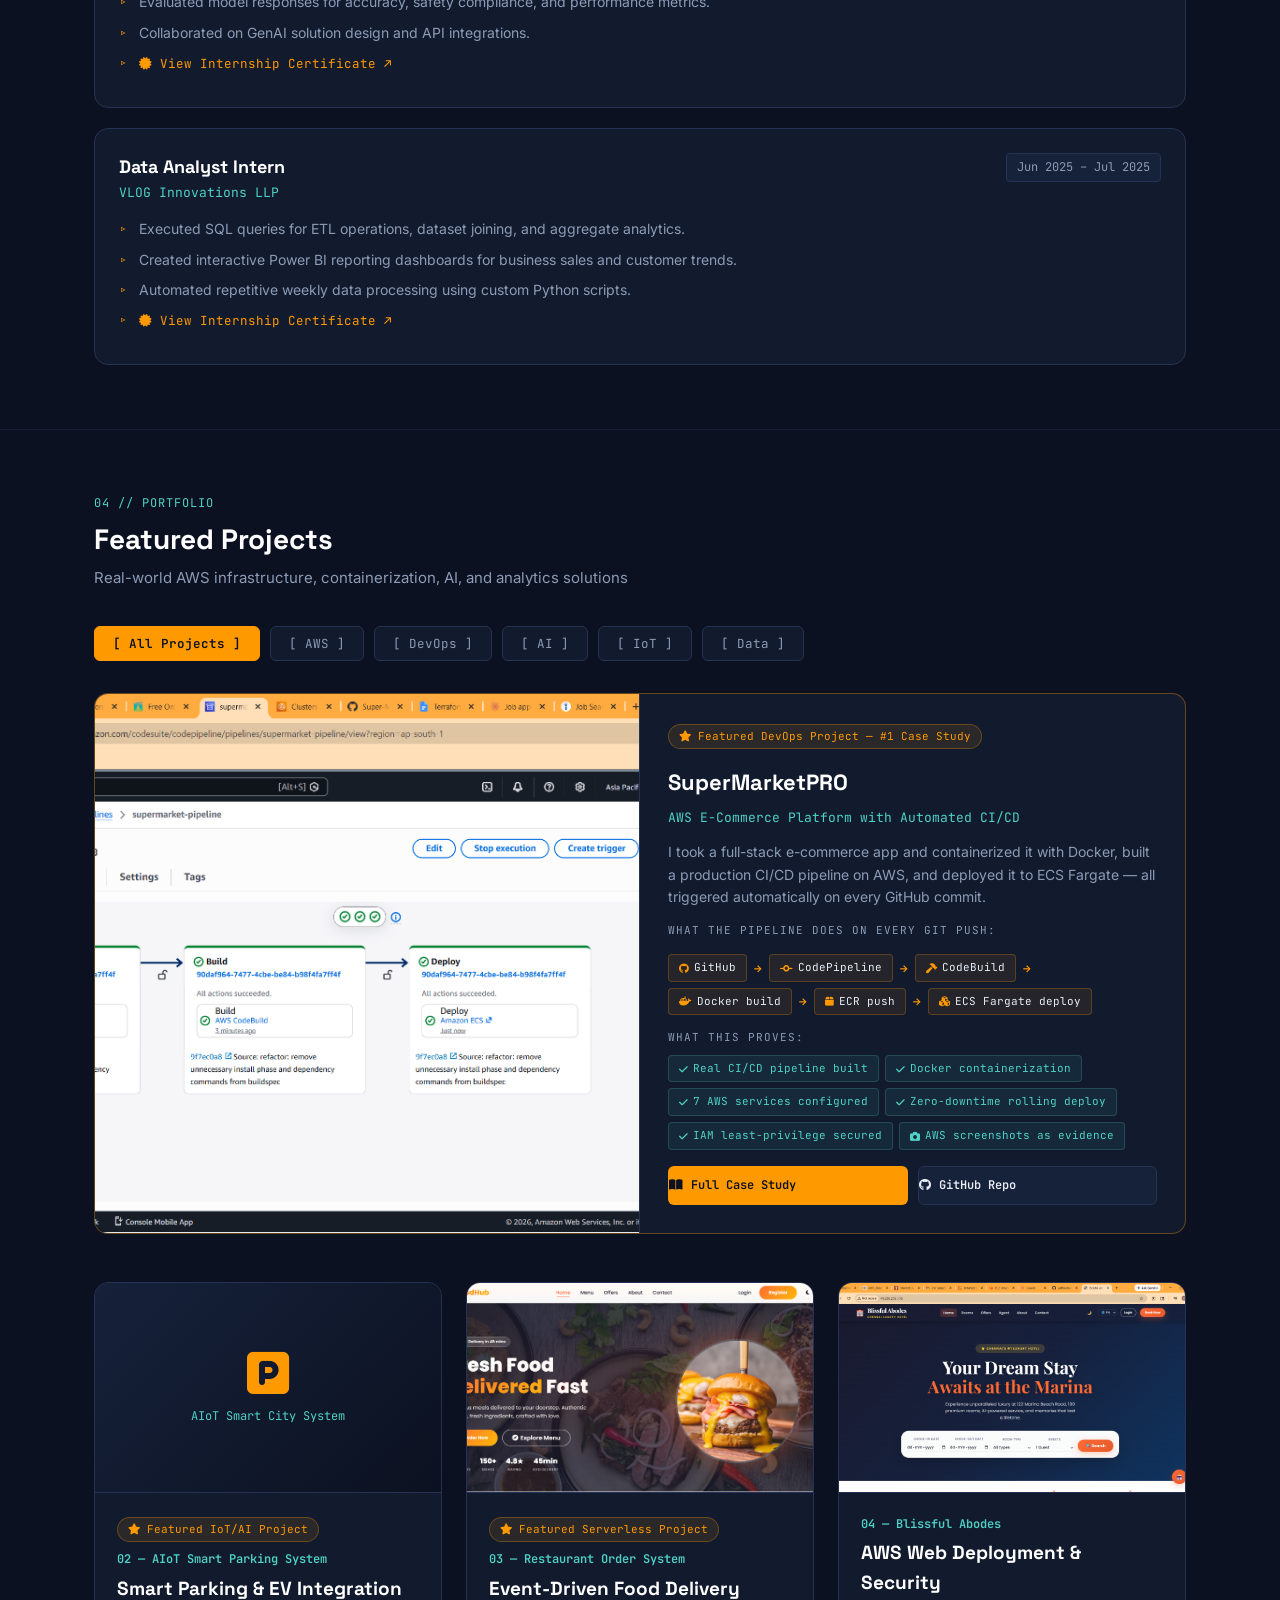
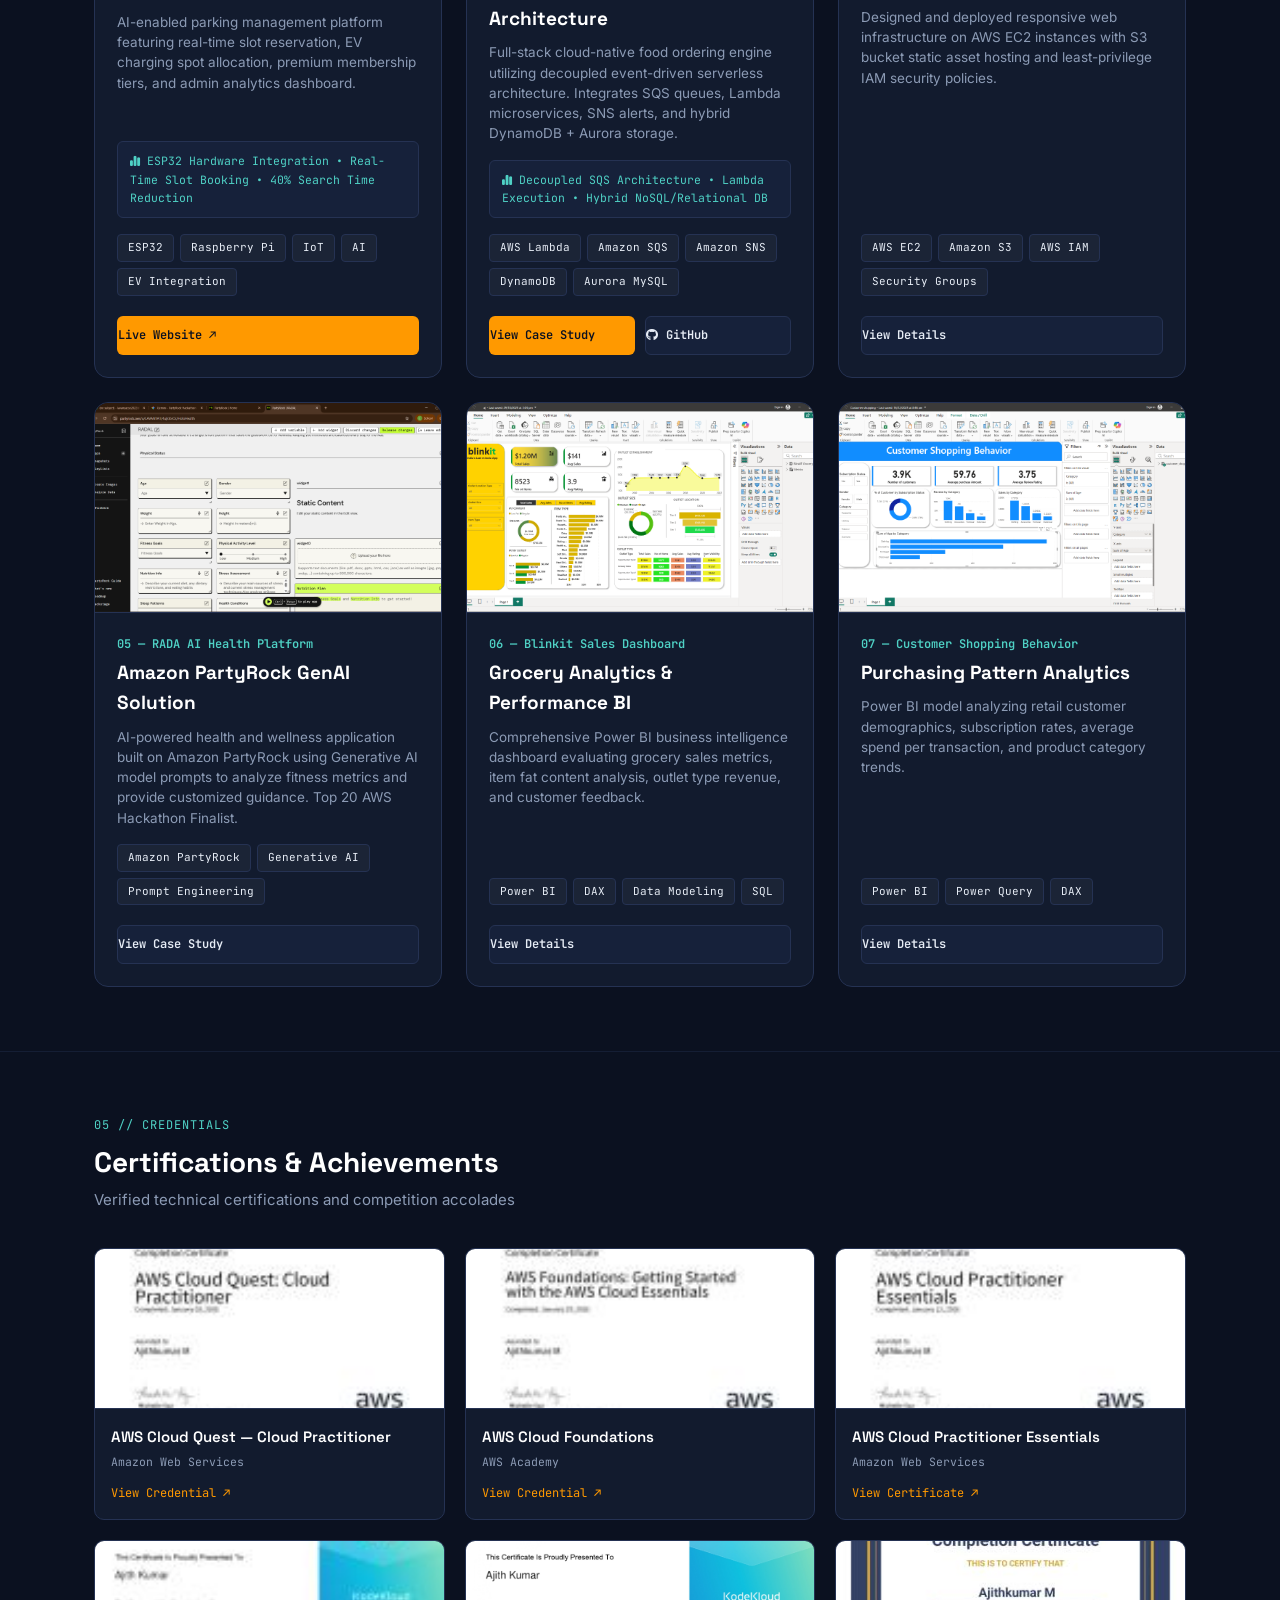
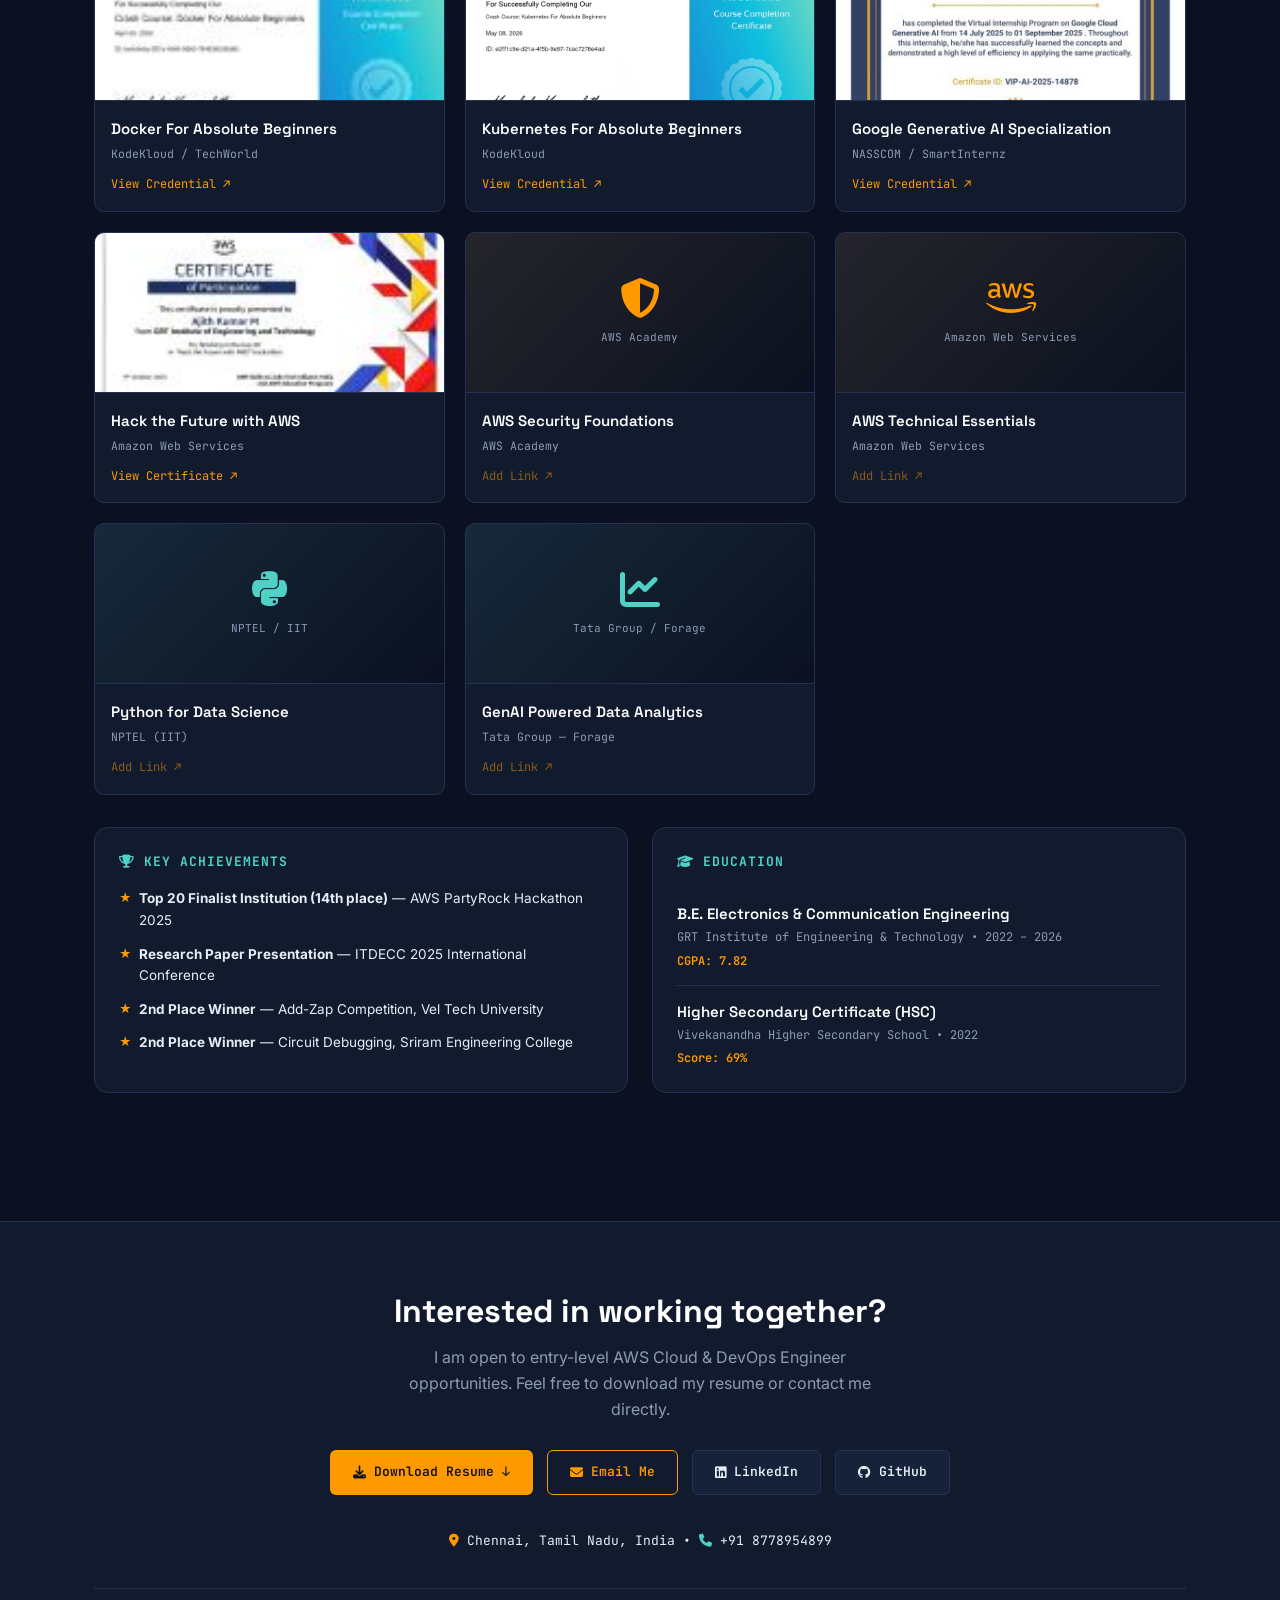
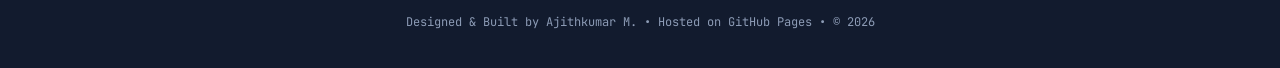
==== commit 6170f628: "feat: add five new certification cards to the portfolio page" ====
--- a/index.html
+++ b/index.html
@@ -1083,6 +1083,79 @@
           <a class="cert-link" href="https://drive.google.com/file/d/1LSKiX3r5ztqG484BQiEwEvqm98swf3I_/view?usp=drive_link" target="_blank" rel="noopener">View Credential ↗</a>
         </div>
       </div>
+
+      <!-- CERT 7: HACK THE FUTURE WITH AWS -->
+      <div class="cert-card">
+        <div class="cert-img">
+          <img src="certs/Hack the Future with AWS.jpeg" alt="Hack the Future with AWS Certificate" loading="lazy">
+        </div>
+        <div class="cert-body">
+          <div class="cert-title">Hack the Future with AWS</div>
+          <div class="cert-issuer">Amazon Web Services</div>
+          <a class="cert-link" href="certs/Hack the Future with AWS.jpeg" target="_blank" rel="noopener">View Certificate ↗</a>
+        </div>
+      </div>
+
+      <!-- CERT 8: AWS SECURITY FOUNDATIONS -->
+      <div class="cert-card">
+        <div class="cert-img" style="display:flex; align-items:center; justify-content:center; background:linear-gradient(135deg, rgba(255,153,0,0.08), rgba(11,17,32,1));">
+          <div style="text-align:center; padding:16px;">
+            <i class="fa-solid fa-shield-halved" style="font-size:40px; color:var(--orange);"></i>
+            <div style="font-family:var(--mono); font-size:11px; color:var(--muted); margin-top:8px;">AWS Academy</div>
+          </div>
+        </div>
+        <div class="cert-body">
+          <div class="cert-title">AWS Security Foundations</div>
+          <div class="cert-issuer">AWS Academy</div>
+          <a class="cert-link" href="#" target="_blank" rel="noopener" style="opacity:0.5; cursor:default;" title="Add your credential link here">Add Link ↗</a>
+        </div>
+      </div>
+
+      <!-- CERT 9: AWS TECHNICAL ESSENTIALS -->
+      <div class="cert-card">
+        <div class="cert-img" style="display:flex; align-items:center; justify-content:center; background:linear-gradient(135deg, rgba(255,153,0,0.08), rgba(11,17,32,1));">
+          <div style="text-align:center; padding:16px;">
+            <i class="fa-brands fa-aws" style="font-size:40px; color:var(--orange);"></i>
+            <div style="font-family:var(--mono); font-size:11px; color:var(--muted); margin-top:8px;">Amazon Web Services</div>
+          </div>
+        </div>
+        <div class="cert-body">
+          <div class="cert-title">AWS Technical Essentials</div>
+          <div class="cert-issuer">Amazon Web Services</div>
+          <a class="cert-link" href="#" target="_blank" rel="noopener" style="opacity:0.5; cursor:default;" title="Add your credential link here">Add Link ↗</a>
+        </div>
+      </div>
+
+      <!-- CERT 10: NPTEL PYTHON -->
+      <div class="cert-card">
+        <div class="cert-img" style="display:flex; align-items:center; justify-content:center; background:linear-gradient(135deg, rgba(79,209,197,0.08), rgba(11,17,32,1));">
+          <div style="text-align:center; padding:16px;">
+            <i class="fa-brands fa-python" style="font-size:40px; color:var(--teal);"></i>
+            <div style="font-family:var(--mono); font-size:11px; color:var(--muted); margin-top:8px;">NPTEL / IIT</div>
+          </div>
+        </div>
+        <div class="cert-body">
+          <div class="cert-title">Python for Data Science</div>
+          <div class="cert-issuer">NPTEL (IIT)</div>
+          <a class="cert-link" href="#" target="_blank" rel="noopener" style="opacity:0.5; cursor:default;" title="Add your credential link here">Add Link ↗</a>
+        </div>
+      </div>
+
+      <!-- CERT 11: TATA FORAGE -->
+      <div class="cert-card">
+        <div class="cert-img" style="display:flex; align-items:center; justify-content:center; background:linear-gradient(135deg, rgba(79,209,197,0.08), rgba(11,17,32,1));">
+          <div style="text-align:center; padding:16px;">
+            <i class="fa-solid fa-chart-line" style="font-size:40px; color:var(--teal);"></i>
+            <div style="font-family:var(--mono); font-size:11px; color:var(--muted); margin-top:8px;">Tata Group / Forage</div>
+          </div>
+        </div>
+        <div class="cert-body">
+          <div class="cert-title">GenAI Powered Data Analytics</div>
+          <div class="cert-issuer">Tata Group — Forage</div>
+          <a class="cert-link" href="#" target="_blank" rel="noopener" style="opacity:0.5; cursor:default;" title="Add your credential link here">Add Link ↗</a>
+        </div>
+      </div>
+
     </div>
 
     <!-- ACHIEVEMENTS & RECOGNITION -->
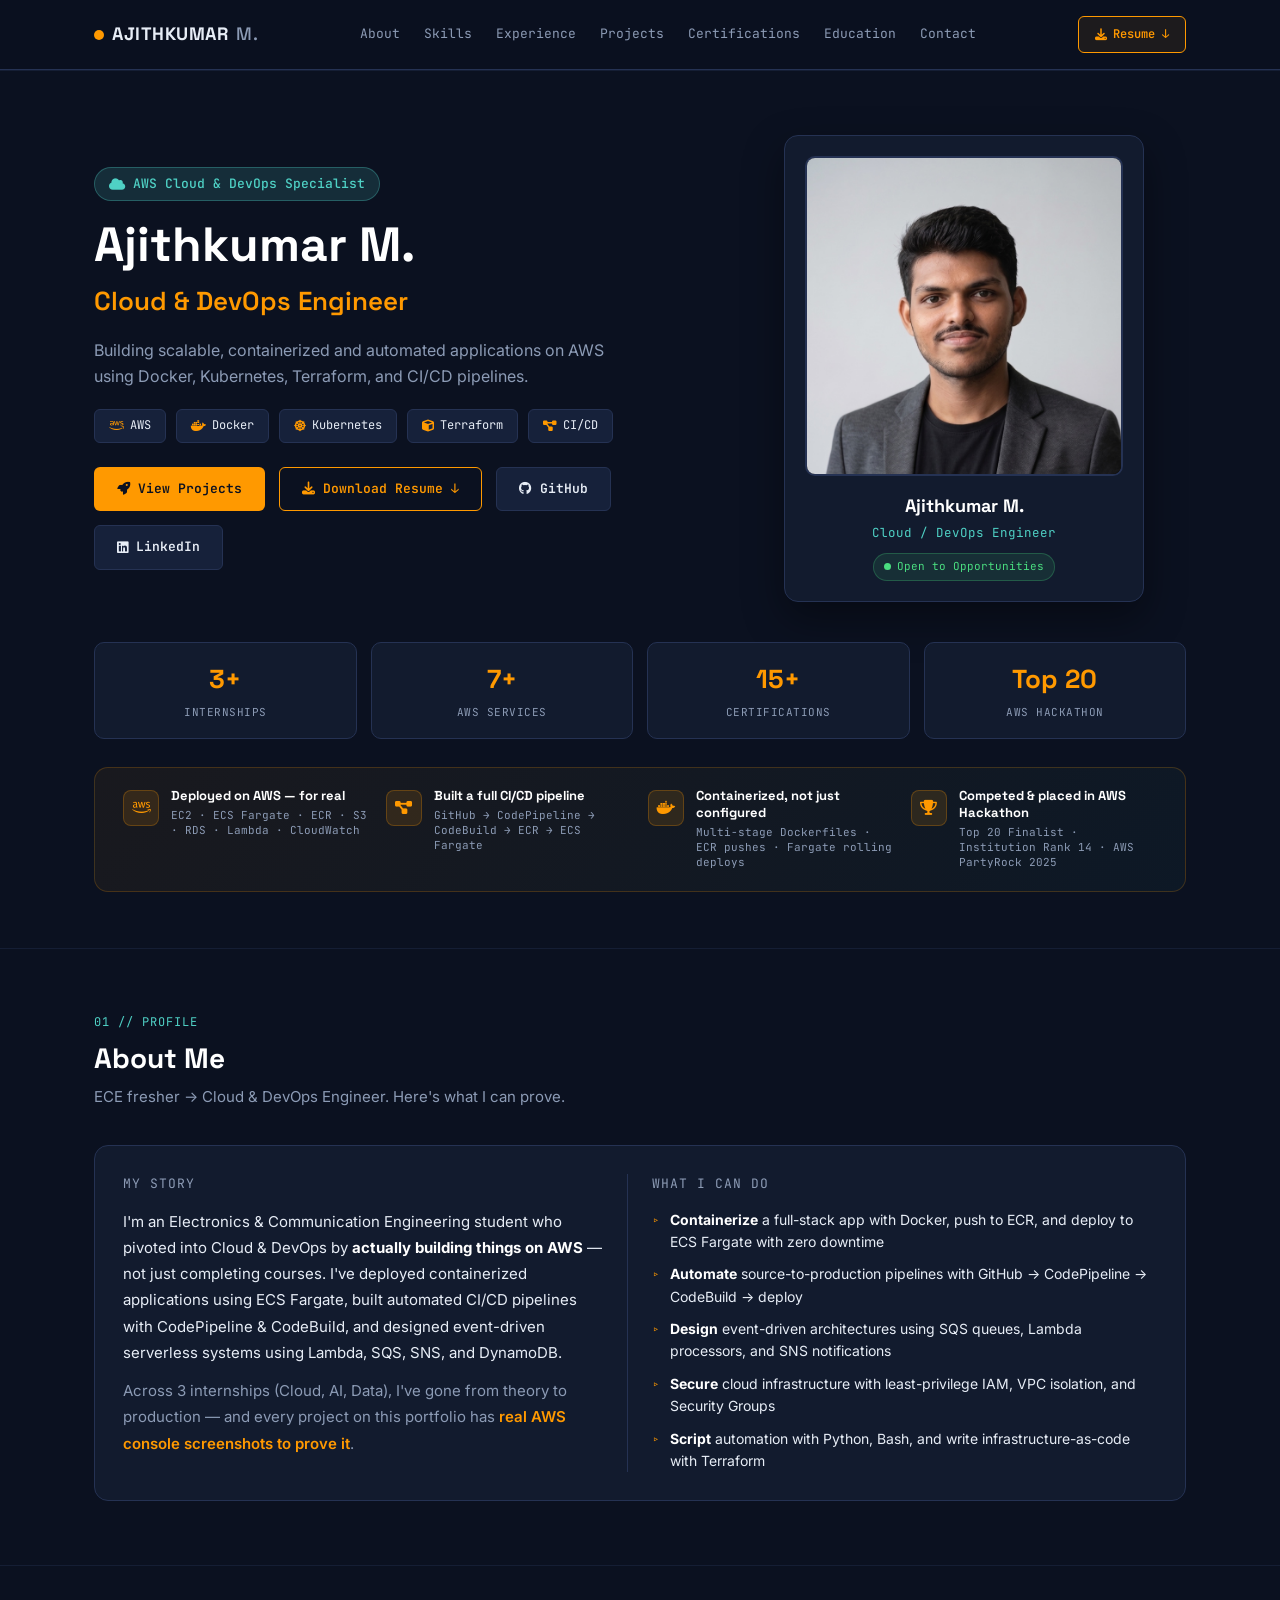
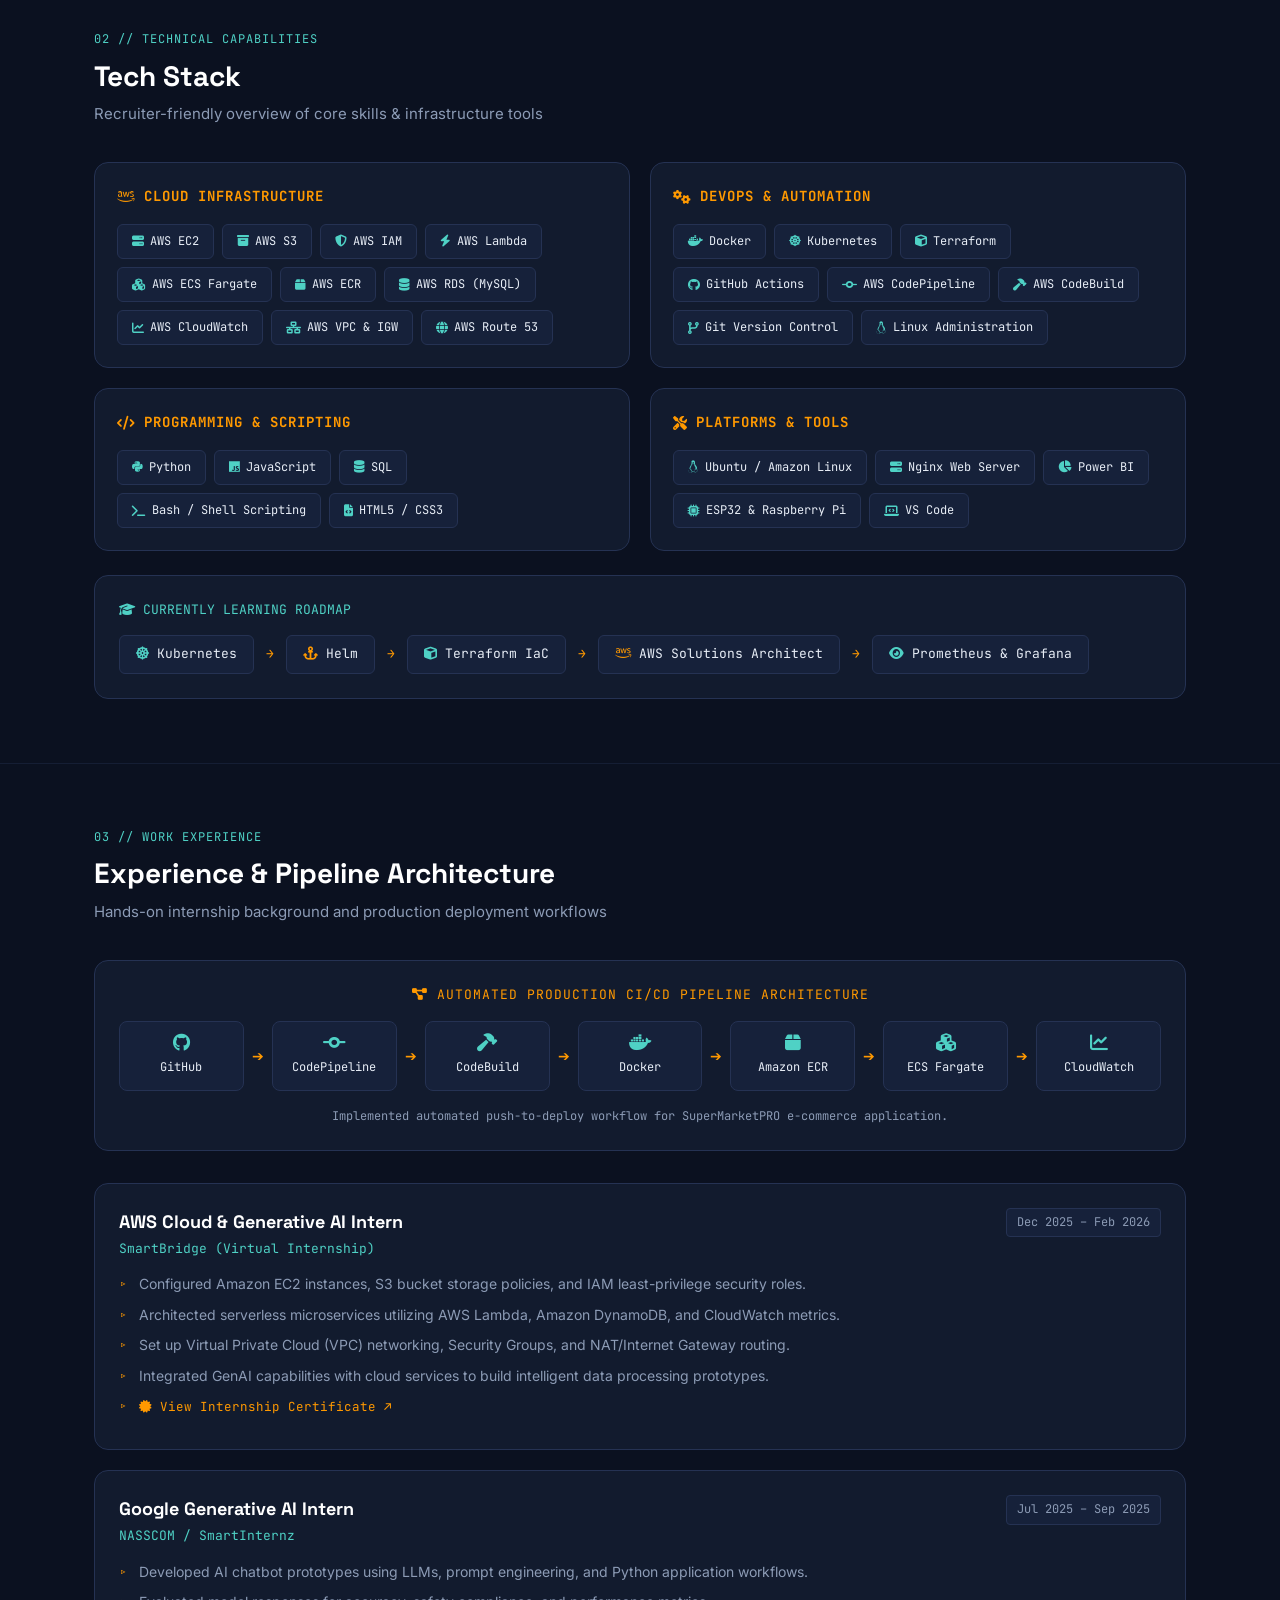
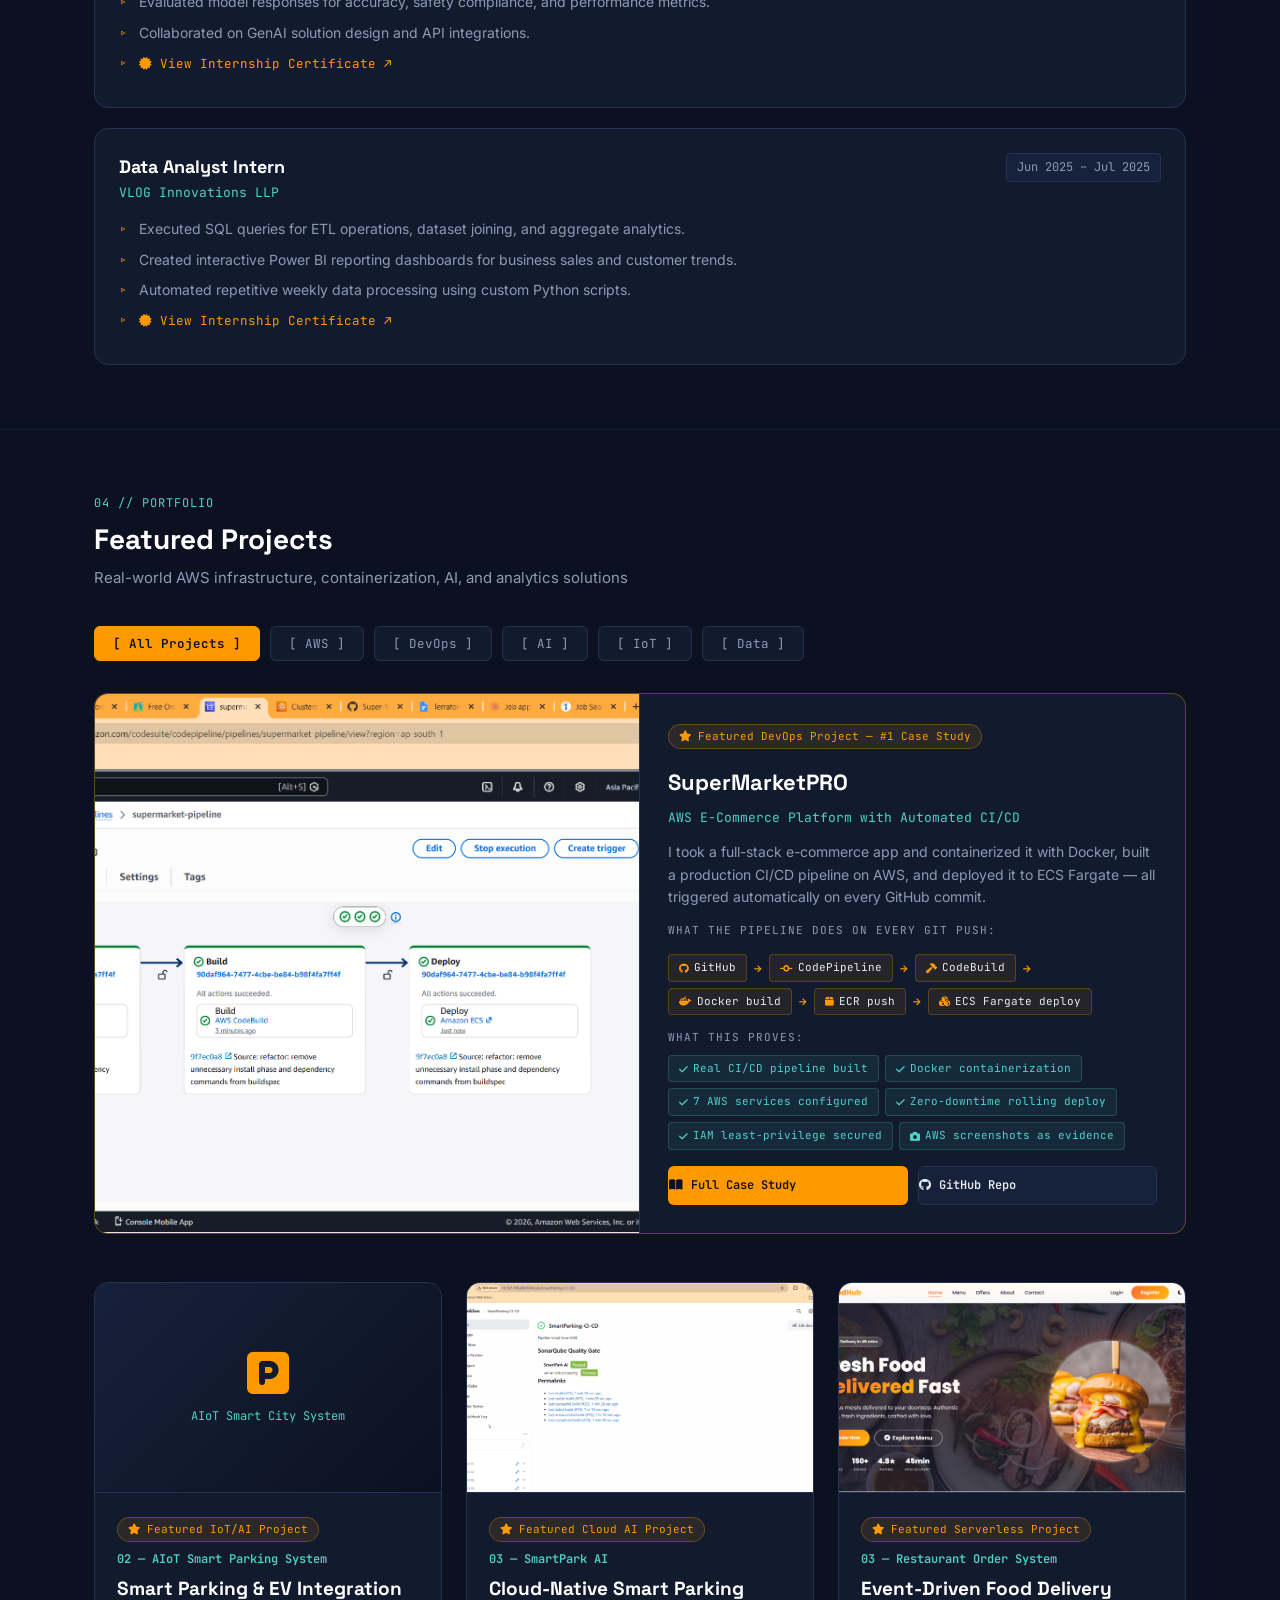
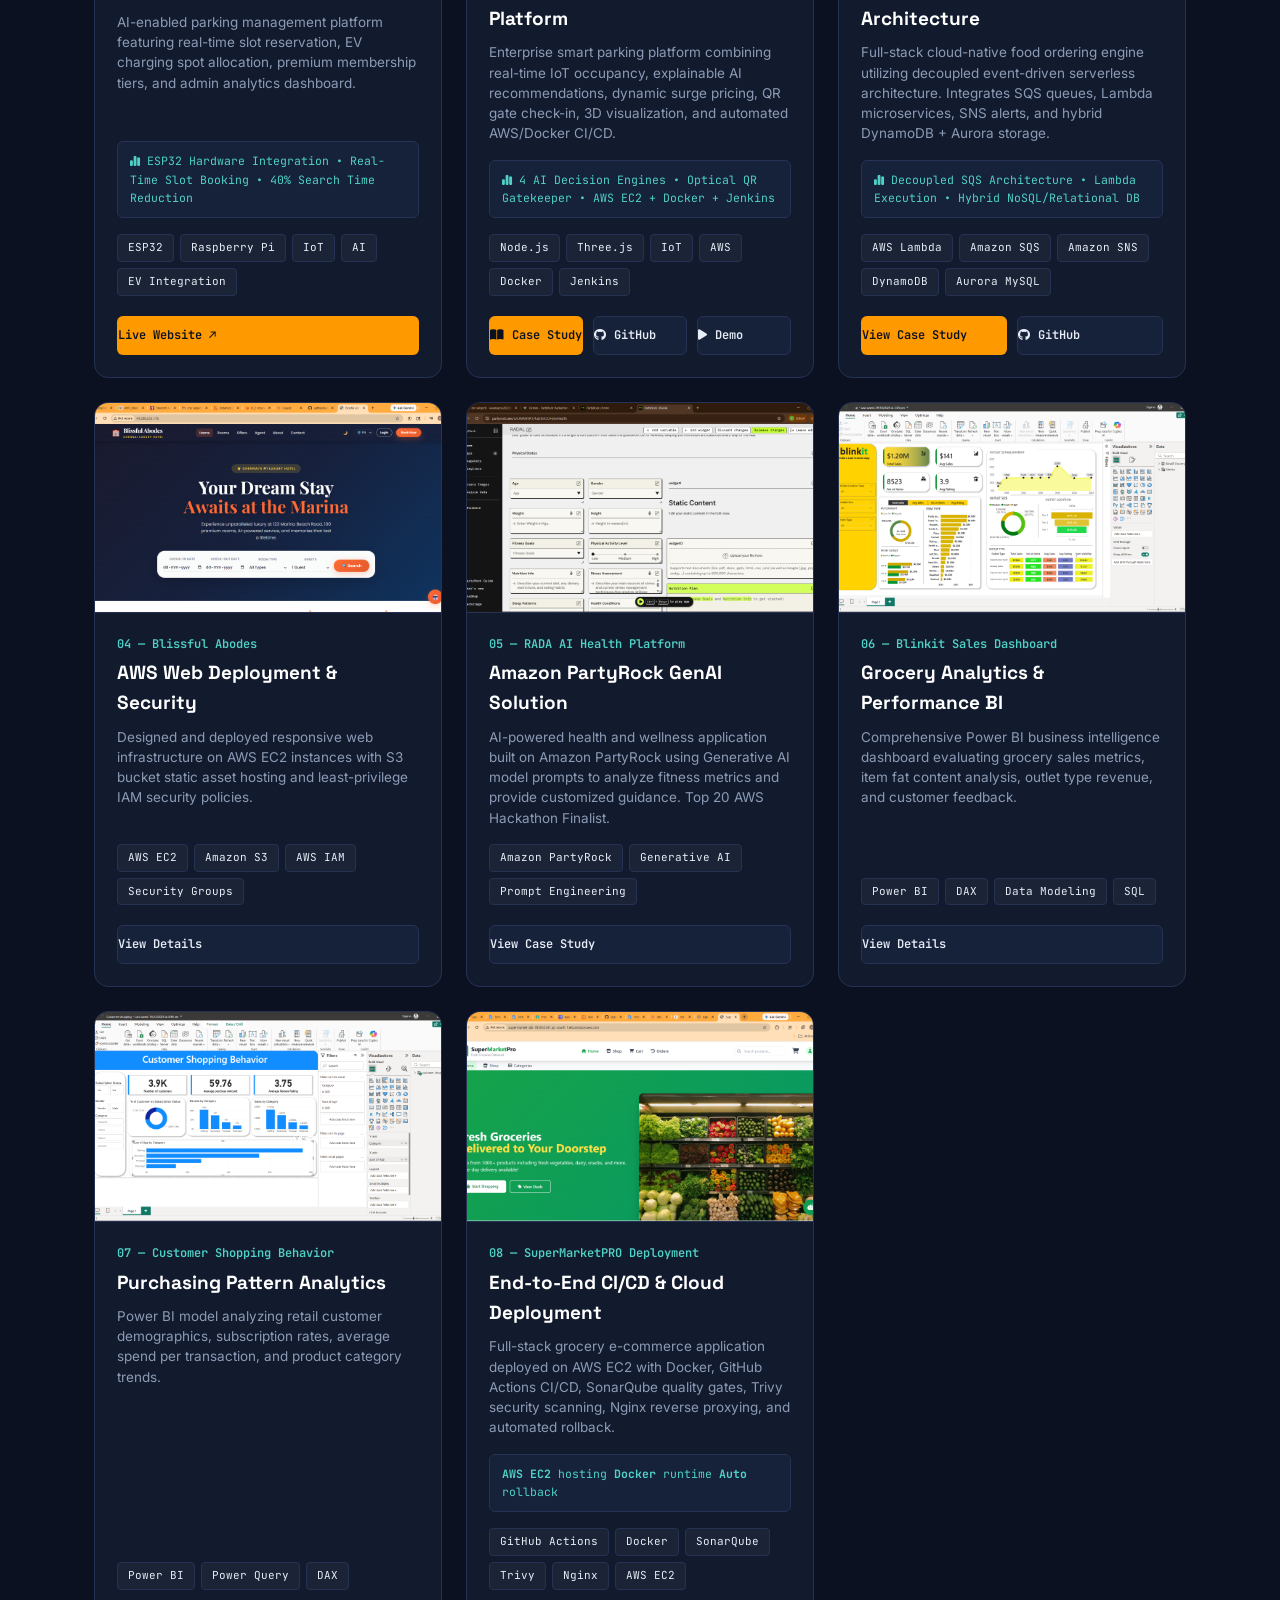
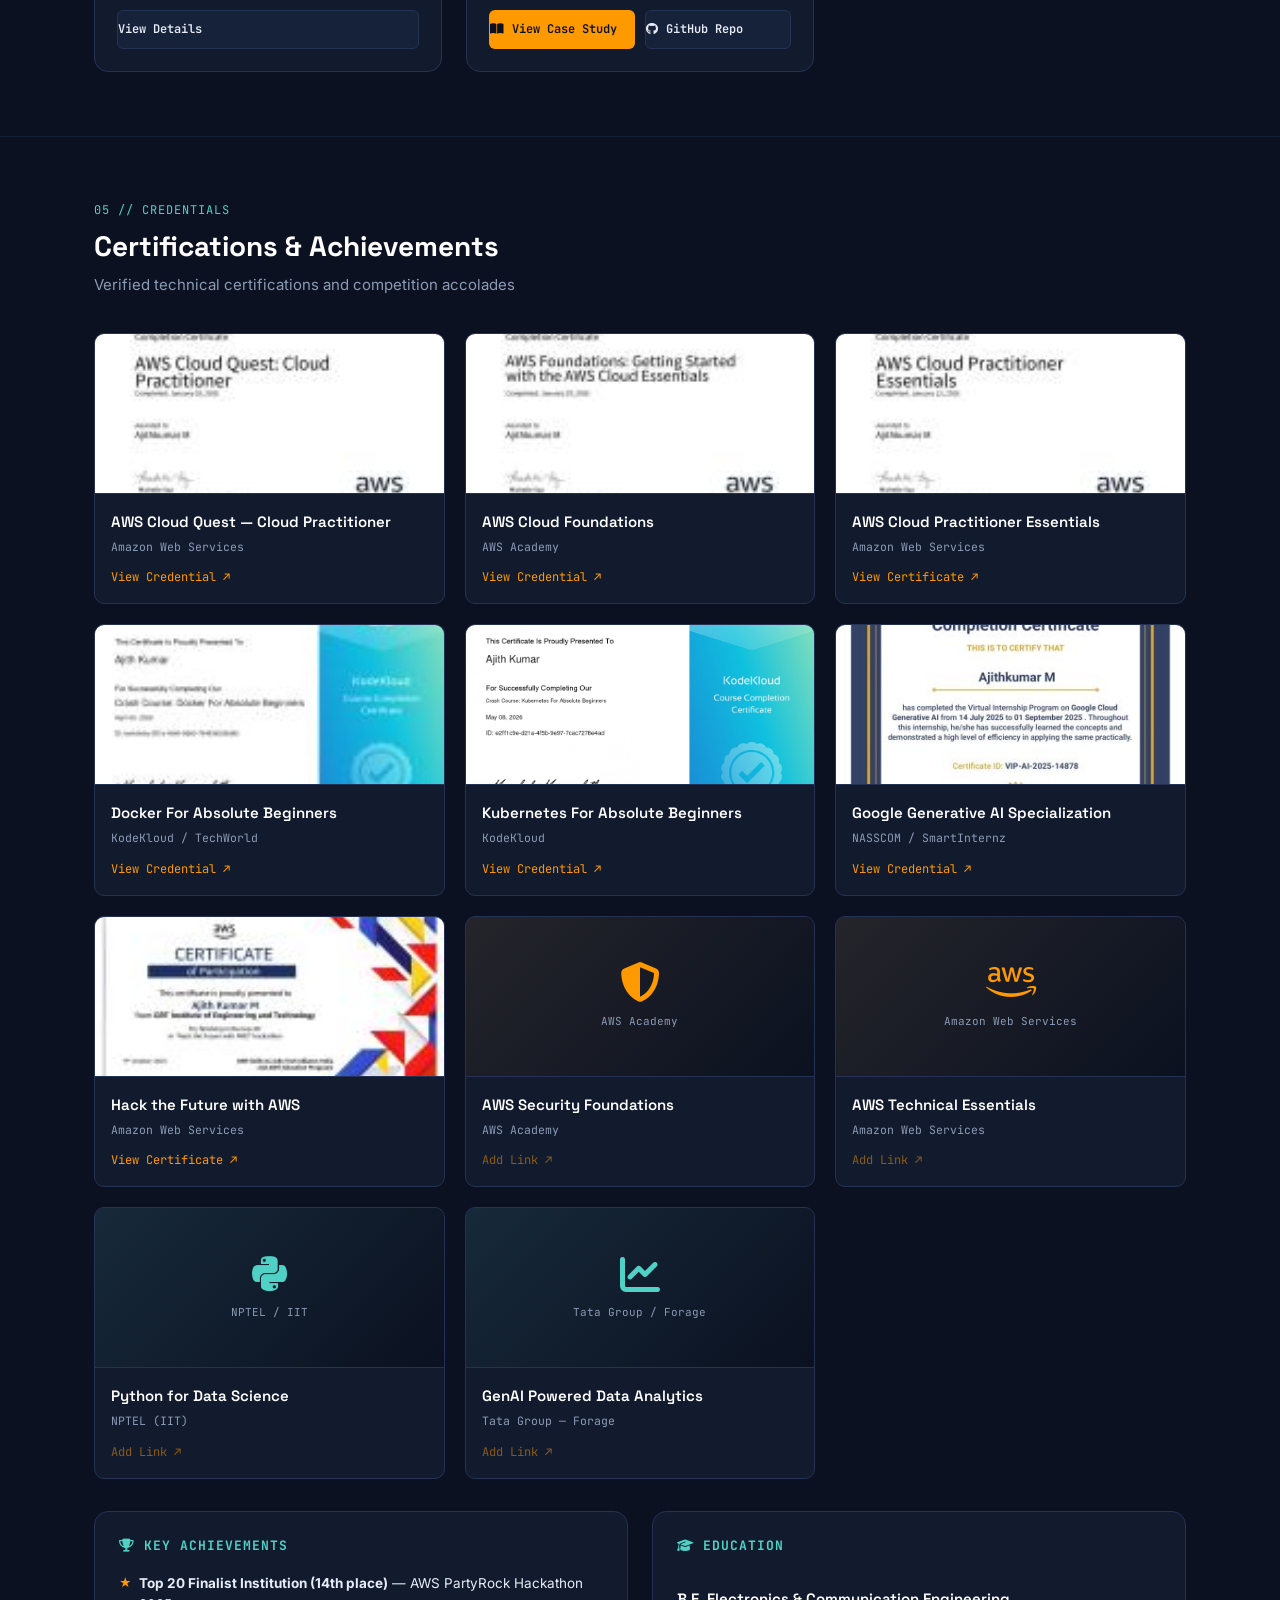
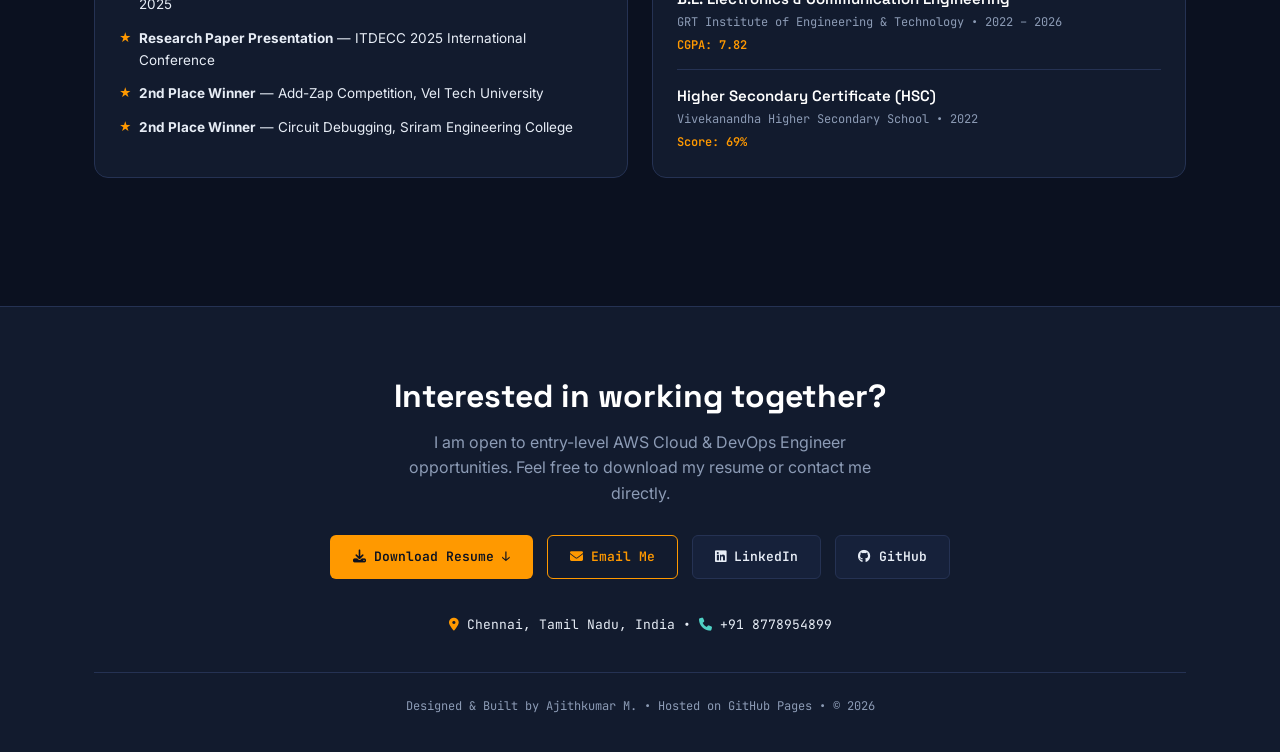
==== commit 916aabd3: "Refactor code structure for improved readability and maintainability" ====
--- a/index.html
+++ b/index.html
@@ -869,6 +869,39 @@
         </div>
       </div>
 
+      <!-- PROJECT 03: SMARTPARK AI -->
+      <div class="project-card" data-category="aws devops ai iot">
+        <div class="project-img">
+          <img src="images/smartpark_ai.png" alt="SmartPark AI smart parking platform and AWS DevOps architecture" loading="lazy">
+        </div>
+        <div class="project-body">
+          <div>
+            <span class="featured-badge"><i class="fa-solid fa-star"></i> Featured Cloud AI Project</span>
+            <div class="project-num">03 — SmartPark AI</div>
+            <div class="project-title">Cloud-Native Smart Parking Platform</div>
+          </div>
+          <div class="project-desc">
+            Enterprise smart parking platform combining real-time IoT occupancy, explainable AI recommendations, dynamic surge pricing, QR gate check-in, 3D visualization, and automated AWS/Docker CI/CD.
+          </div>
+          <div class="project-metrics">
+            <i class="fa-solid fa-chart-simple"></i> 4 AI Decision Engines • Optical QR Gatekeeper • AWS EC2 + Docker + Jenkins
+          </div>
+          <div class="project-tech">
+            <span class="tech-tag">Node.js</span>
+            <span class="tech-tag">Three.js</span>
+            <span class="tech-tag">IoT</span>
+            <span class="tech-tag">AWS</span>
+            <span class="tech-tag">Docker</span>
+            <span class="tech-tag">Jenkins</span>
+          </div>
+          <div class="project-actions">
+            <a class="btn primary" href="SmartPark%20AI.html" target="_blank" rel="noopener"><i class="fa-solid fa-book-open"></i> Case Study</a>
+            <a class="btn secondary" href="https://github.com/ajithkumar31082004-bit/smart-parking-car" target="_blank" rel="noopener"><i class="fa-brands fa-github"></i> GitHub</a>
+            <a class="btn secondary" href="https://elcotedu-my.sharepoint.com/personal/s0401170_edu_elcot_in/_layouts/15/stream.aspx?id=%2Fpersonal%2Fs0401170%5Fedu%5Felcot%5Fin%2FDocuments%2Fak%20pc%2Fvideo%2Frecord%20video%2FScreen%20Recording%202026%2D09%2D03%20184739%2Emp4&amp;nav=eyJyZWZlcnJhbEluZm8iOnsicmVmZXJyYWxBcHAiOiJPbmVEcml2ZUZvclJ1c2luZXNzIiwicmVmZXJyYWxBcHBQbGF0Zm9ybSI6IldlYiIsInJlZmVycmFsTW9kZSI6InZpZXciLCJyZWZlcnJhbFZpZXciOiJNeUZpbGVzTGlua0NvcHkifX0&amp;ga=1&amp;referrer=StreamWebApp%2EWeb&amp;referrerScenario=AddressBarCopied%2Eview%2E8a8734d7%2D6487%2D4877%2Dbe9b%2De53293c8efb2" target="_blank" rel="noopener"><i class="fa-solid fa-play"></i> Demo</a>
+          </div>
+        </div>
+      </div>
+
       <!-- PROJECT 03: RESTAURANT ORDER SYSTEM -->
       <div class="project-card" data-category="aws devops">
         <div class="project-img">
@@ -994,6 +1027,39 @@
           </div>
           <div class="project-actions">
             <a class="btn secondary" href="Customer%20Shopping.html" target="_blank" rel="noopener">View Details</a>
+          </div>
+        </div>
+      </div>
+
+      <!-- PROJECT 08: SUPERMARKETPRO CI/CD & CLOUD DEPLOYMENT -->
+      <div class="project-card" data-category="aws devops">
+        <div class="project-img">
+          <img src="images/supermarket_app.png" alt="SuperMarketPRO grocery e-commerce application deployment">
+        </div>
+        <div class="project-body">
+          <div>
+            <div class="project-num">08 — SuperMarketPRO Deployment</div>
+            <div class="project-title">End-to-End CI/CD &amp; Cloud Deployment</div>
+          </div>
+          <div class="project-desc">
+            Full-stack grocery e-commerce application deployed on AWS EC2 with Docker, GitHub Actions CI/CD, SonarQube quality gates, Trivy security scanning, Nginx reverse proxying, and automated rollback.
+          </div>
+          <div class="project-metrics">
+            <span><strong>AWS EC2</strong> hosting</span>
+            <span><strong>Docker</strong> runtime</span>
+            <span><strong>Auto</strong> rollback</span>
+          </div>
+          <div class="project-tech">
+            <span class="tech-tag">GitHub Actions</span>
+            <span class="tech-tag">Docker</span>
+            <span class="tech-tag">SonarQube</span>
+            <span class="tech-tag">Trivy</span>
+            <span class="tech-tag">Nginx</span>
+            <span class="tech-tag">AWS EC2</span>
+          </div>
+          <div class="project-actions">
+            <a class="btn primary" href="SuperMarketPRO%20%E2%80%94%20End-to-End%20CICD%20%26%20Cloud%20Deployment.html" target="_blank" rel="noopener"><i class="fa-solid fa-book-open"></i> View Case Study</a>
+            <a class="btn secondary" href="https://github.com/ajithkumar31082004-bit/Super-Market-Website" target="_blank" rel="noopener"><i class="fa-brands fa-github"></i> GitHub Repo</a>
           </div>
         </div>
       </div>
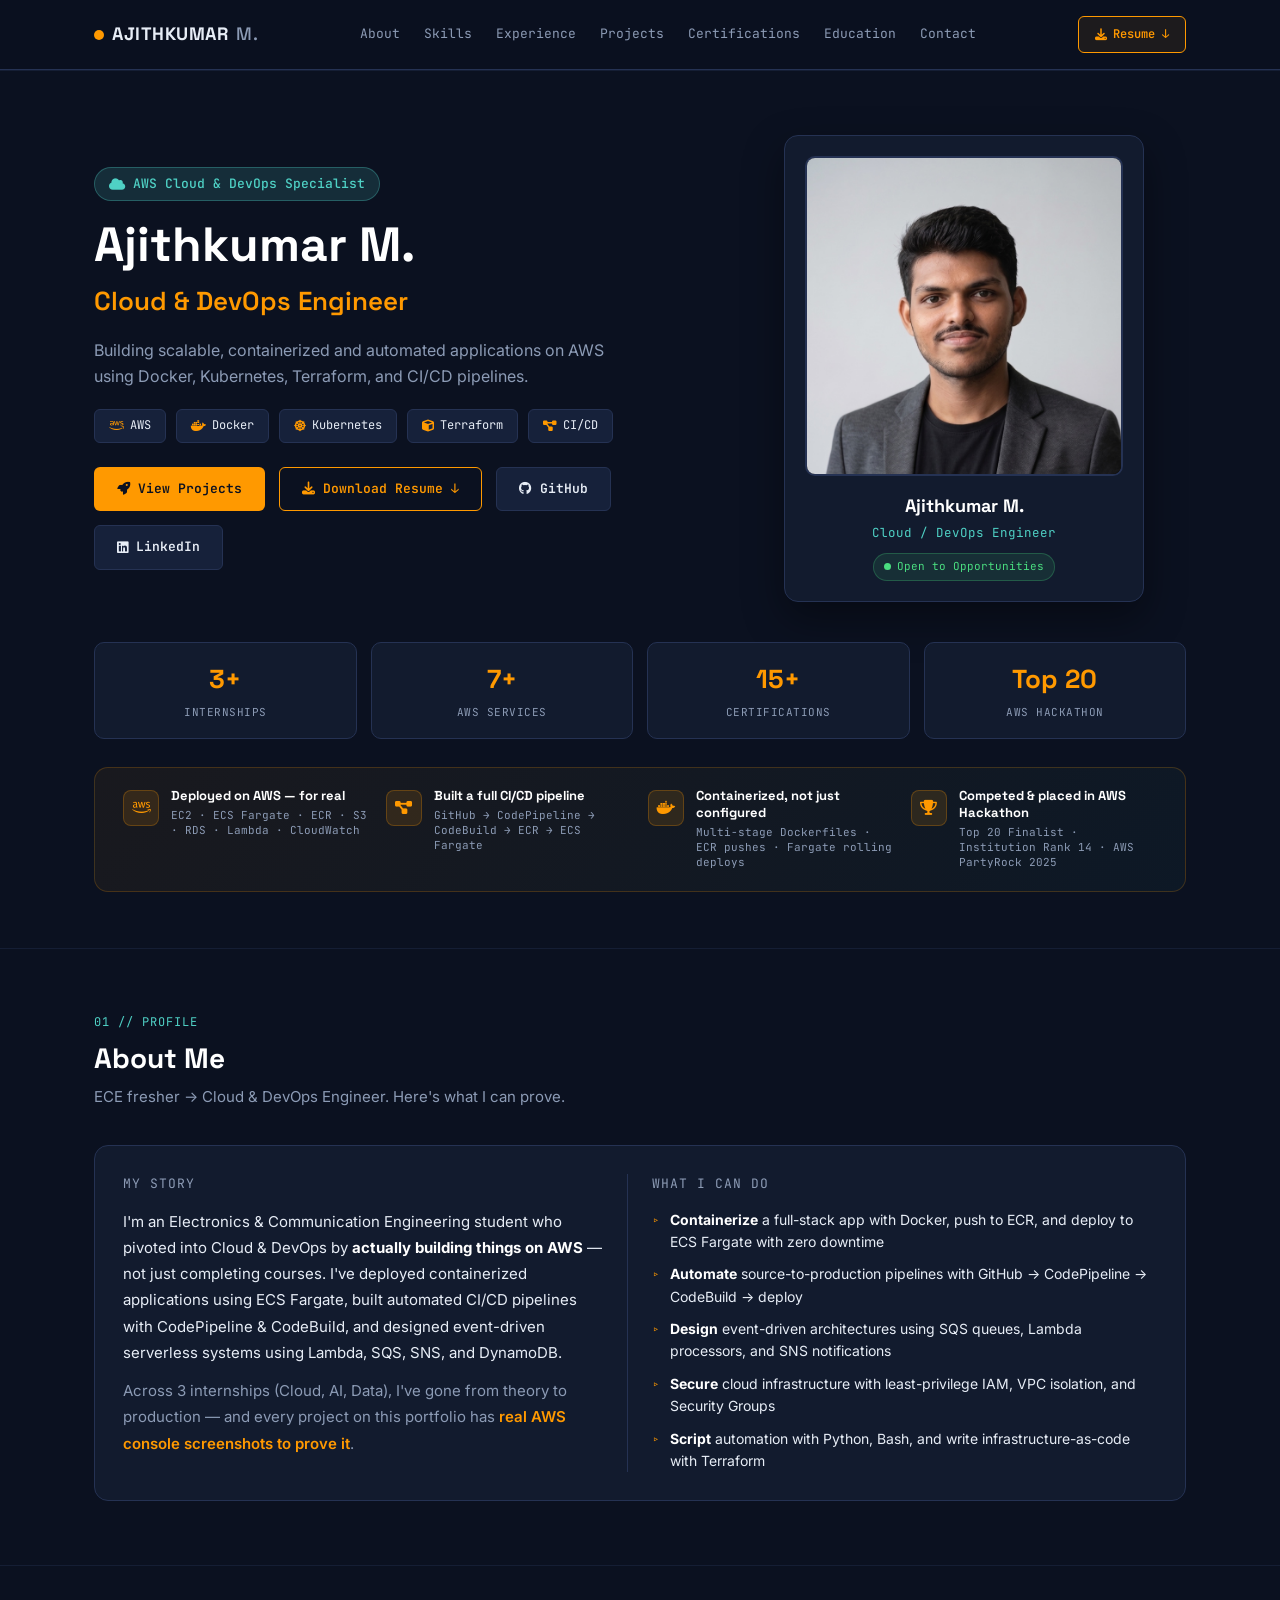
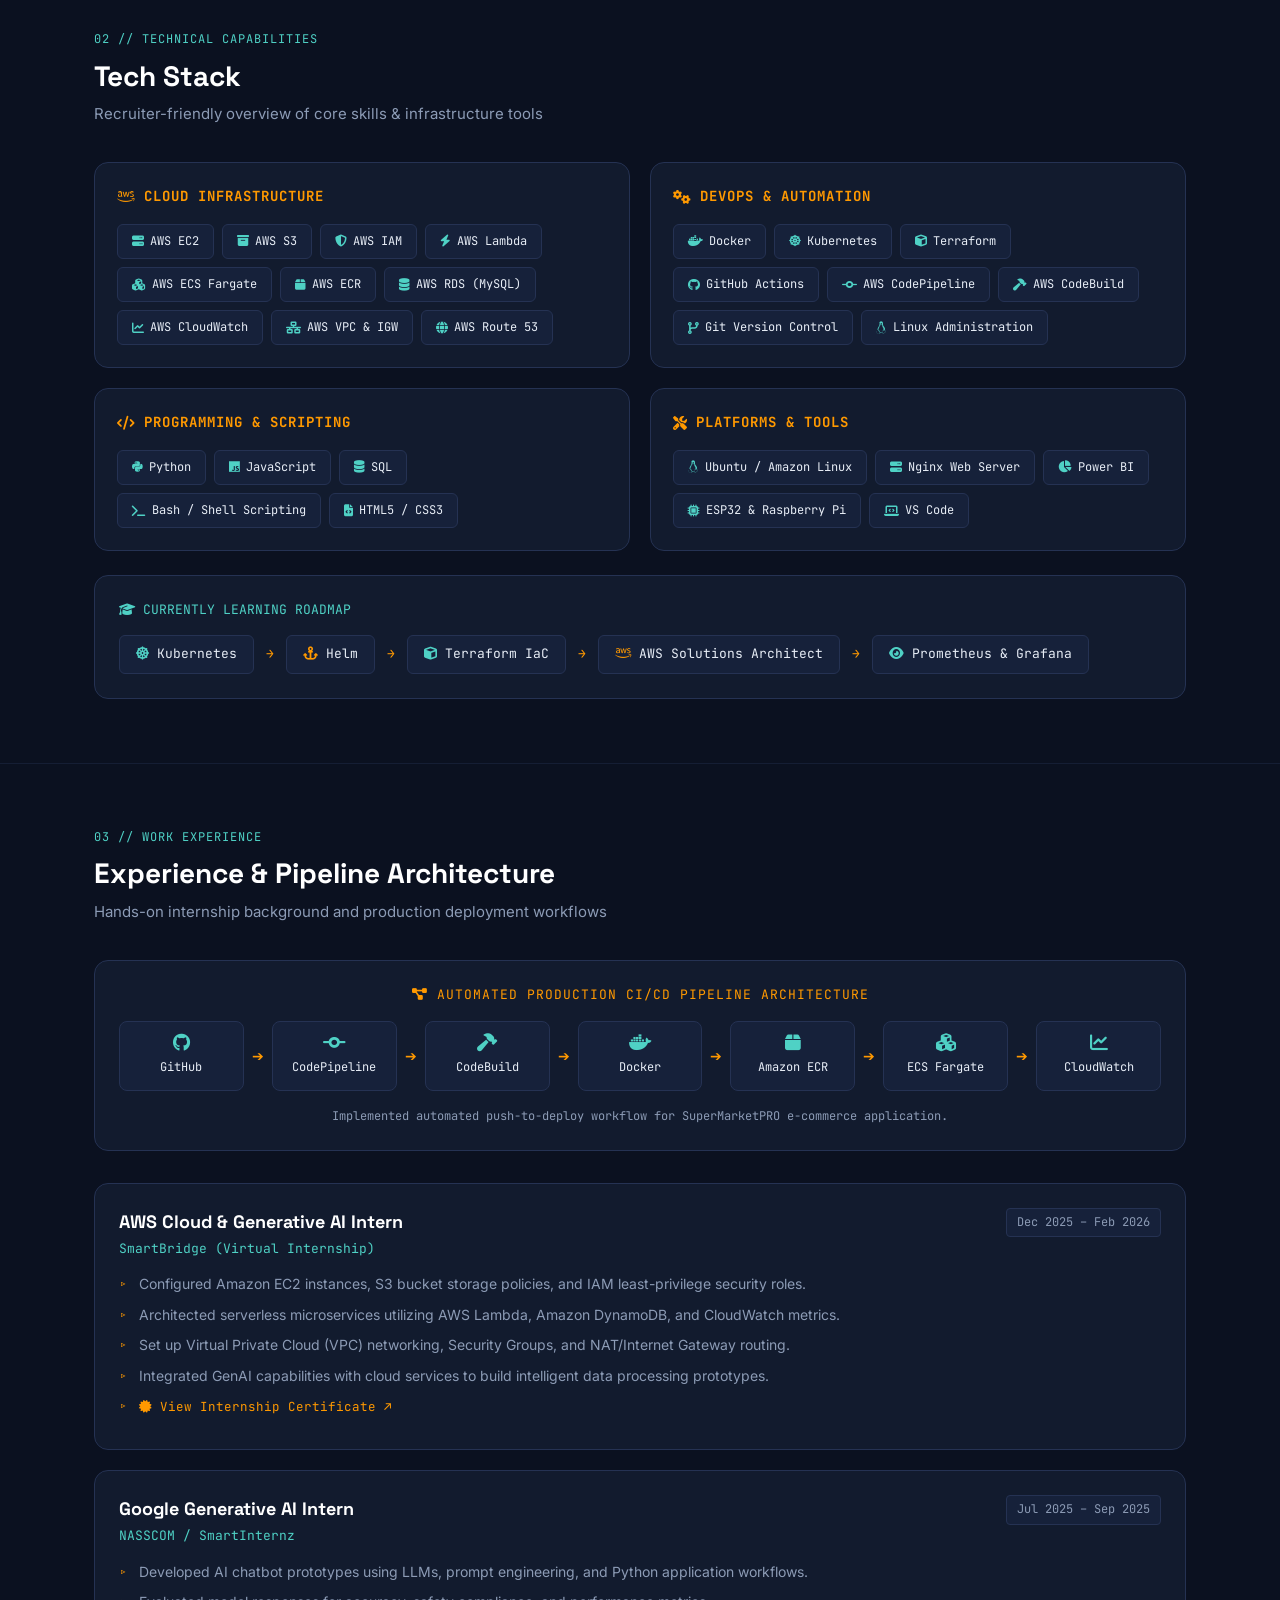
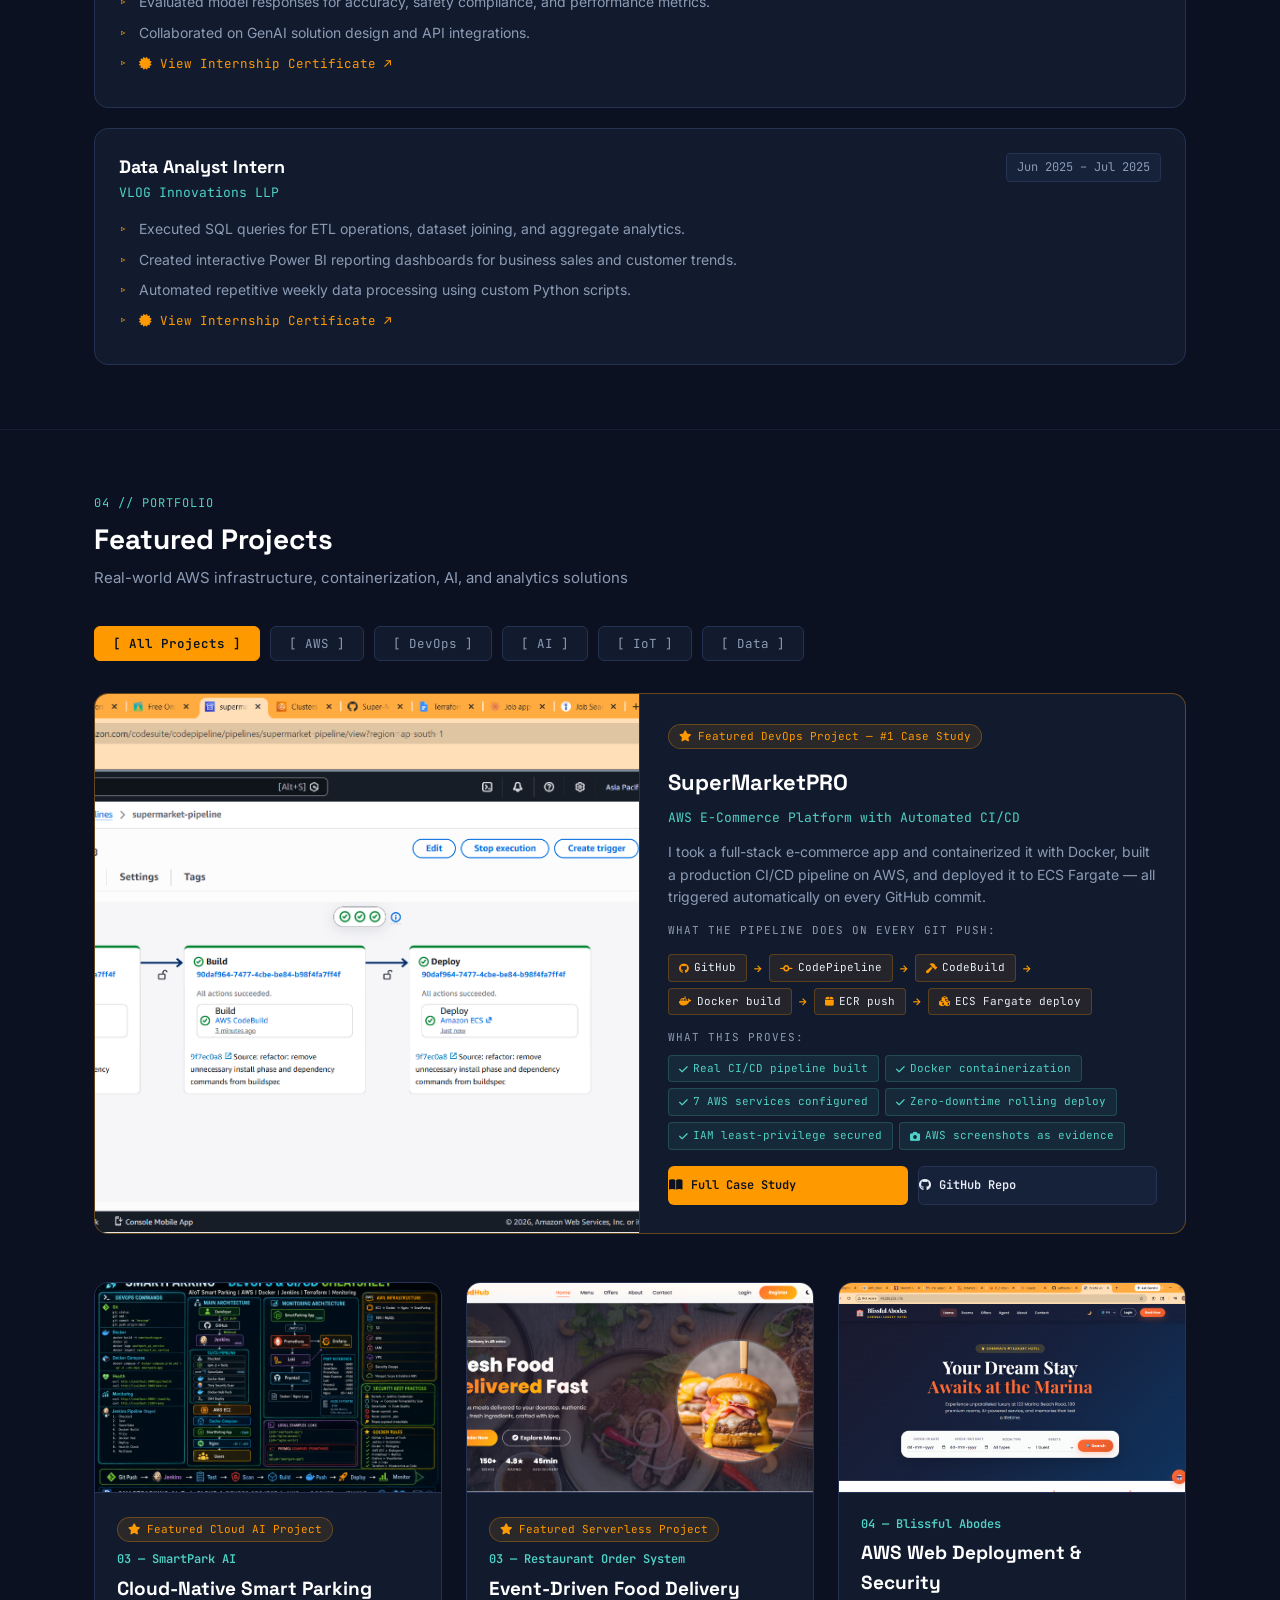
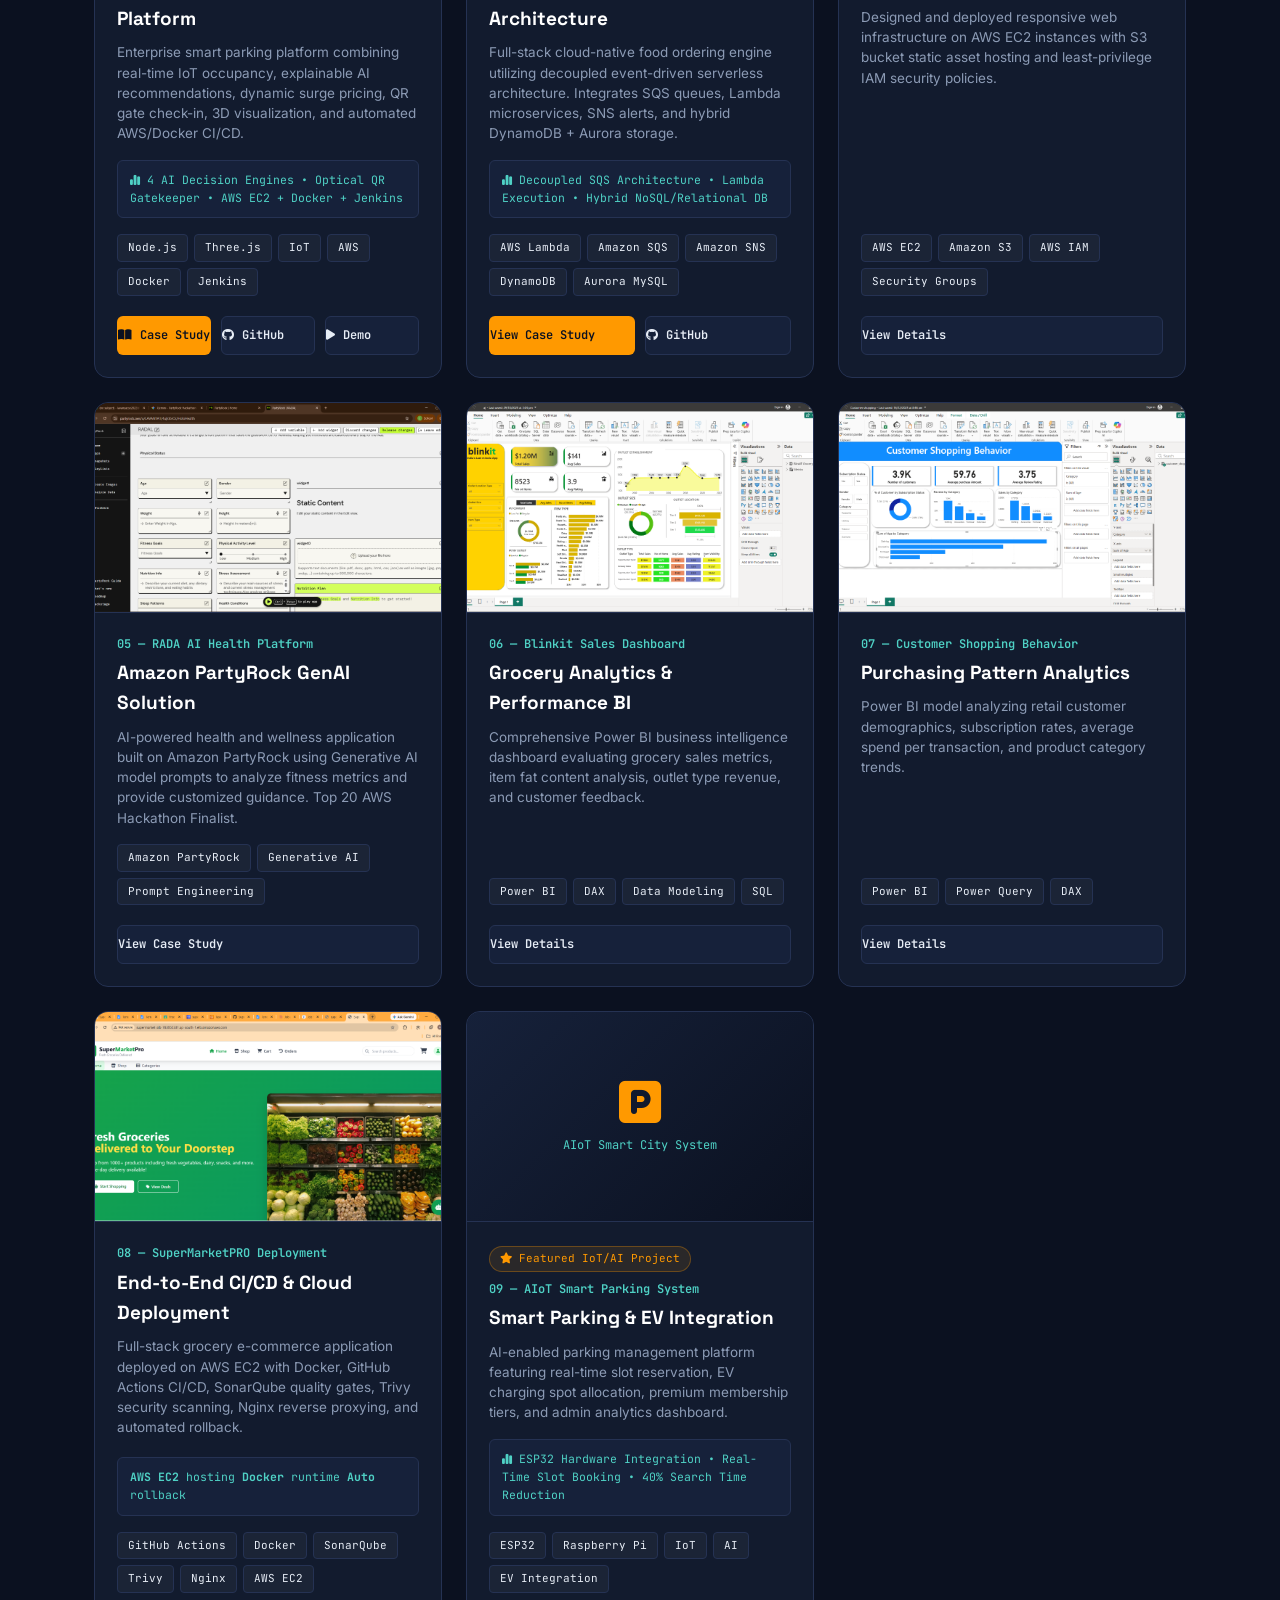
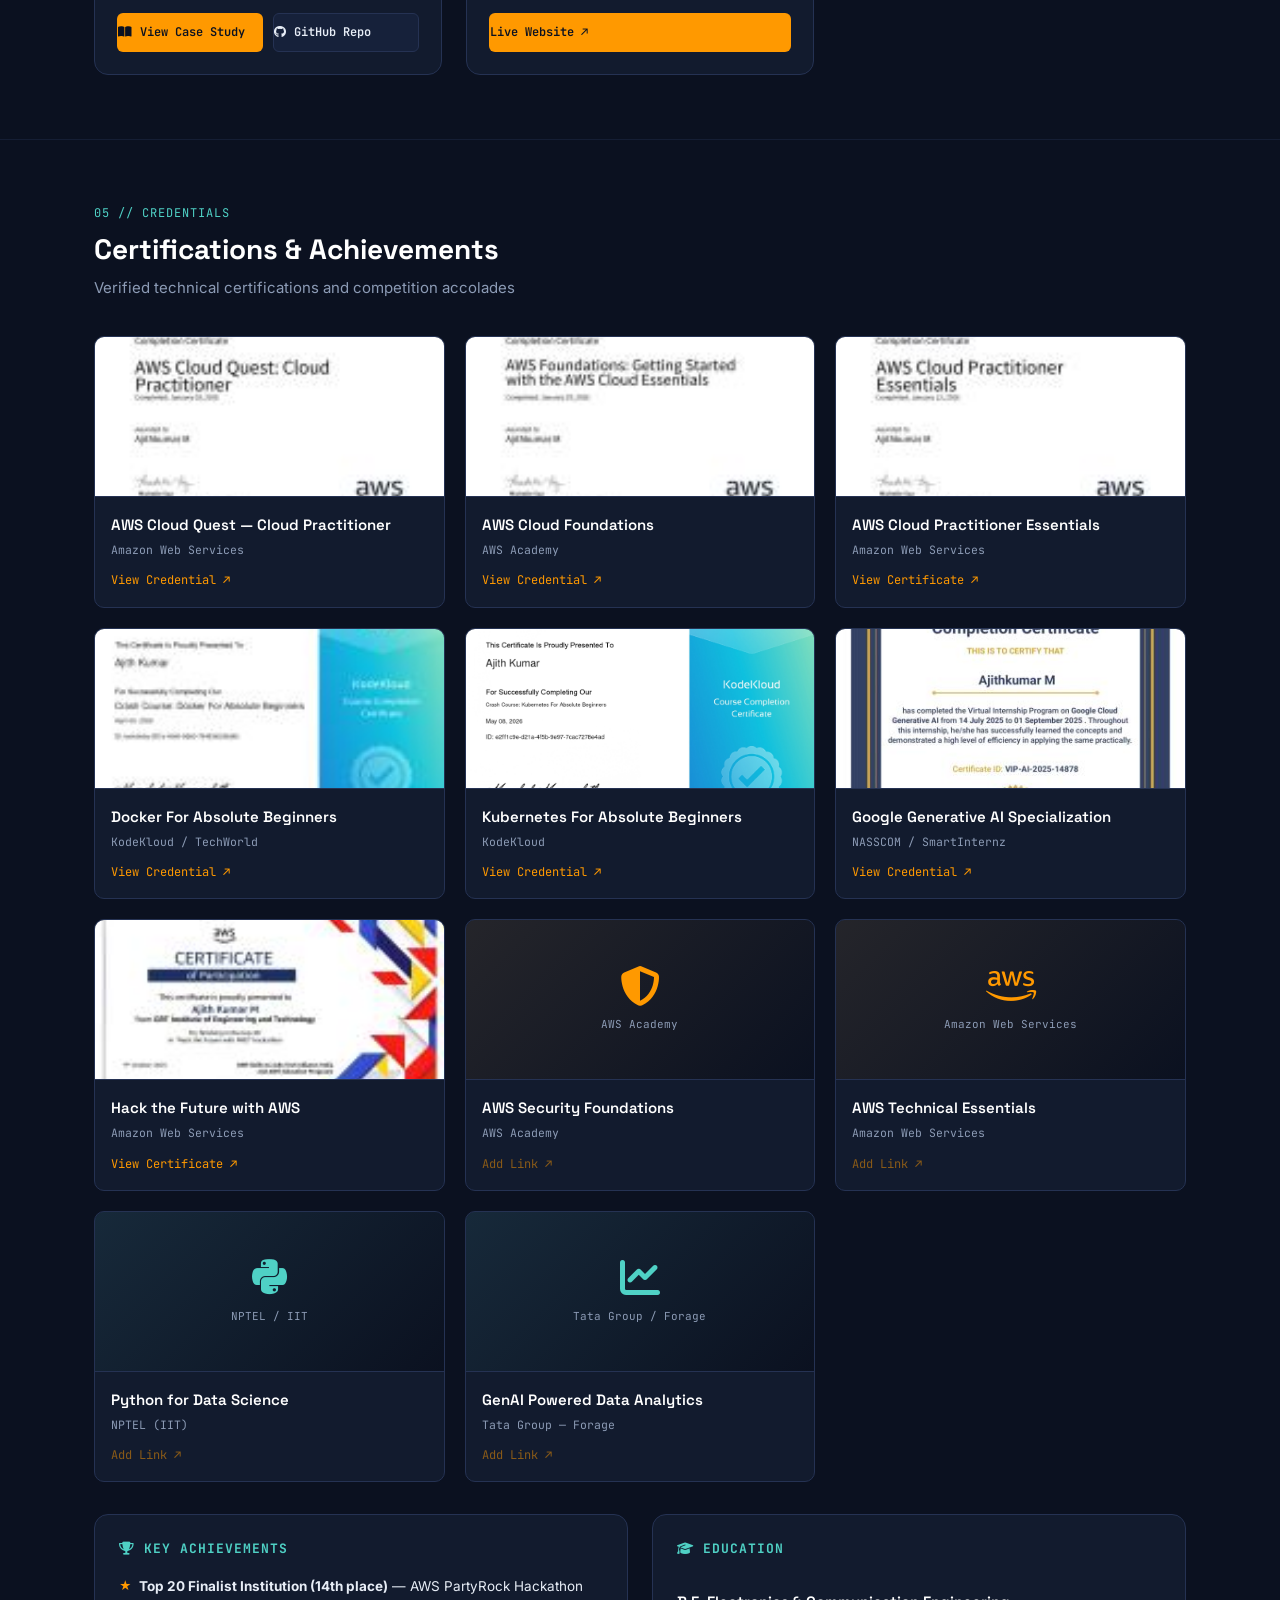
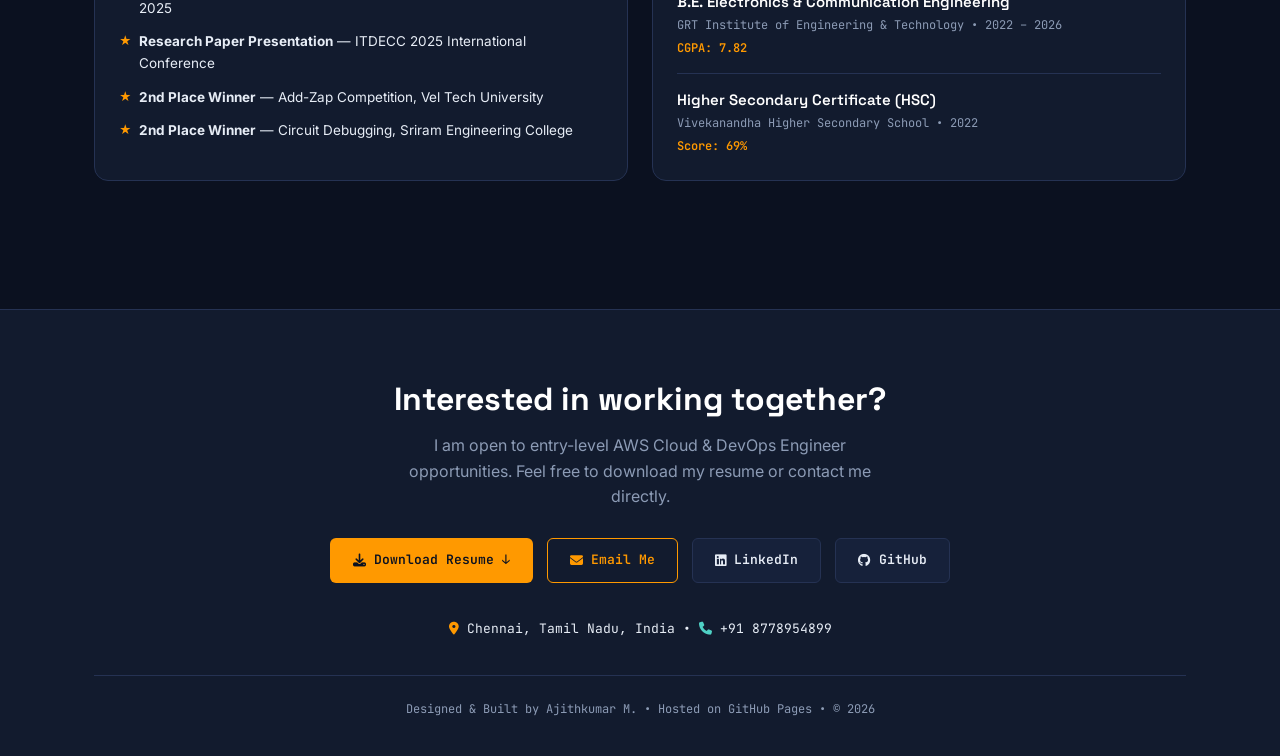
==== commit 6588a748: "feat: replace old AIoT Smart Parking project card with updated version and new project number" ====
--- a/index.html
+++ b/index.html
@@ -836,39 +836,6 @@
         </div>
       </div>
 
-      <!-- PROJECT 02: AIOT SMART PARKING -->
-      <div class="project-card" data-category="ai iot">
-        <div class="project-img" style="display:flex; align-items:center; justify-content:center; background:linear-gradient(135deg, #16213A, #0B1120);">
-          <div style="text-align:center; padding:20px;">
-            <i class="fa-solid fa-square-parking" style="font-size:48px; color:var(--orange);"></i>
-            <div style="font-family:var(--mono); font-size:12px; color:var(--teal); margin-top:8px;">AIoT Smart City System</div>
-          </div>
-        </div>
-        <div class="project-body">
-          <div>
-            <span class="featured-badge"><i class="fa-solid fa-star"></i> Featured IoT/AI Project</span>
-            <div class="project-num">02 — AIoT Smart Parking System</div>
-            <div class="project-title">Smart Parking &amp; EV Integration</div>
-          </div>
-          <div class="project-desc">
-            AI-enabled parking management platform featuring real-time slot reservation, EV charging spot allocation, premium membership tiers, and admin analytics dashboard.
-          </div>
-          <div class="project-metrics">
-            <i class="fa-solid fa-chart-simple"></i> ESP32 Hardware Integration • Real-Time Slot Booking • 40% Search Time Reduction
-          </div>
-          <div class="project-tech">
-            <span class="tech-tag">ESP32</span>
-            <span class="tech-tag">Raspberry Pi</span>
-            <span class="tech-tag">IoT</span>
-            <span class="tech-tag">AI</span>
-            <span class="tech-tag">EV Integration</span>
-          </div>
-          <div class="project-actions">
-            <a class="btn primary" href="https://aiot-smart-parking.my.canva.site" target="_blank" rel="noopener">Live Website ↗</a>
-          </div>
-        </div>
-      </div>
-
       <!-- PROJECT 03: SMARTPARK AI -->
       <div class="project-card" data-category="aws devops ai iot">
         <div class="project-img">
@@ -1060,6 +1027,39 @@
           <div class="project-actions">
             <a class="btn primary" href="SuperMarketPRO%20%E2%80%94%20End-to-End%20CICD%20%26%20Cloud%20Deployment.html" target="_blank" rel="noopener"><i class="fa-solid fa-book-open"></i> View Case Study</a>
             <a class="btn secondary" href="https://github.com/ajithkumar31082004-bit/Super-Market-Website" target="_blank" rel="noopener"><i class="fa-brands fa-github"></i> GitHub Repo</a>
+          </div>
+        </div>
+      </div>
+
+      <!-- PROJECT 09: AIOT SMART PARKING -->
+      <div class="project-card" data-category="ai iot">
+        <div class="project-img" style="display:flex; align-items:center; justify-content:center; background:linear-gradient(135deg, #16213A, #0B1120);">
+          <div style="text-align:center; padding:20px;">
+            <i class="fa-solid fa-square-parking" style="font-size:48px; color:var(--orange);"></i>
+            <div style="font-family:var(--mono); font-size:12px; color:var(--teal); margin-top:8px;">AIoT Smart City System</div>
+          </div>
+        </div>
+        <div class="project-body">
+          <div>
+            <span class="featured-badge"><i class="fa-solid fa-star"></i> Featured IoT/AI Project</span>
+            <div class="project-num">09 — AIoT Smart Parking System</div>
+            <div class="project-title">Smart Parking &amp; EV Integration</div>
+          </div>
+          <div class="project-desc">
+            AI-enabled parking management platform featuring real-time slot reservation, EV charging spot allocation, premium membership tiers, and admin analytics dashboard.
+          </div>
+          <div class="project-metrics">
+            <i class="fa-solid fa-chart-simple"></i> ESP32 Hardware Integration • Real-Time Slot Booking • 40% Search Time Reduction
+          </div>
+          <div class="project-tech">
+            <span class="tech-tag">ESP32</span>
+            <span class="tech-tag">Raspberry Pi</span>
+            <span class="tech-tag">IoT</span>
+            <span class="tech-tag">AI</span>
+            <span class="tech-tag">EV Integration</span>
+          </div>
+          <div class="project-actions">
+            <a class="btn primary" href="https://aiot-smart-parking.my.canva.site" target="_blank" rel="noopener">Live Website ↗</a>
           </div>
         </div>
       </div>
